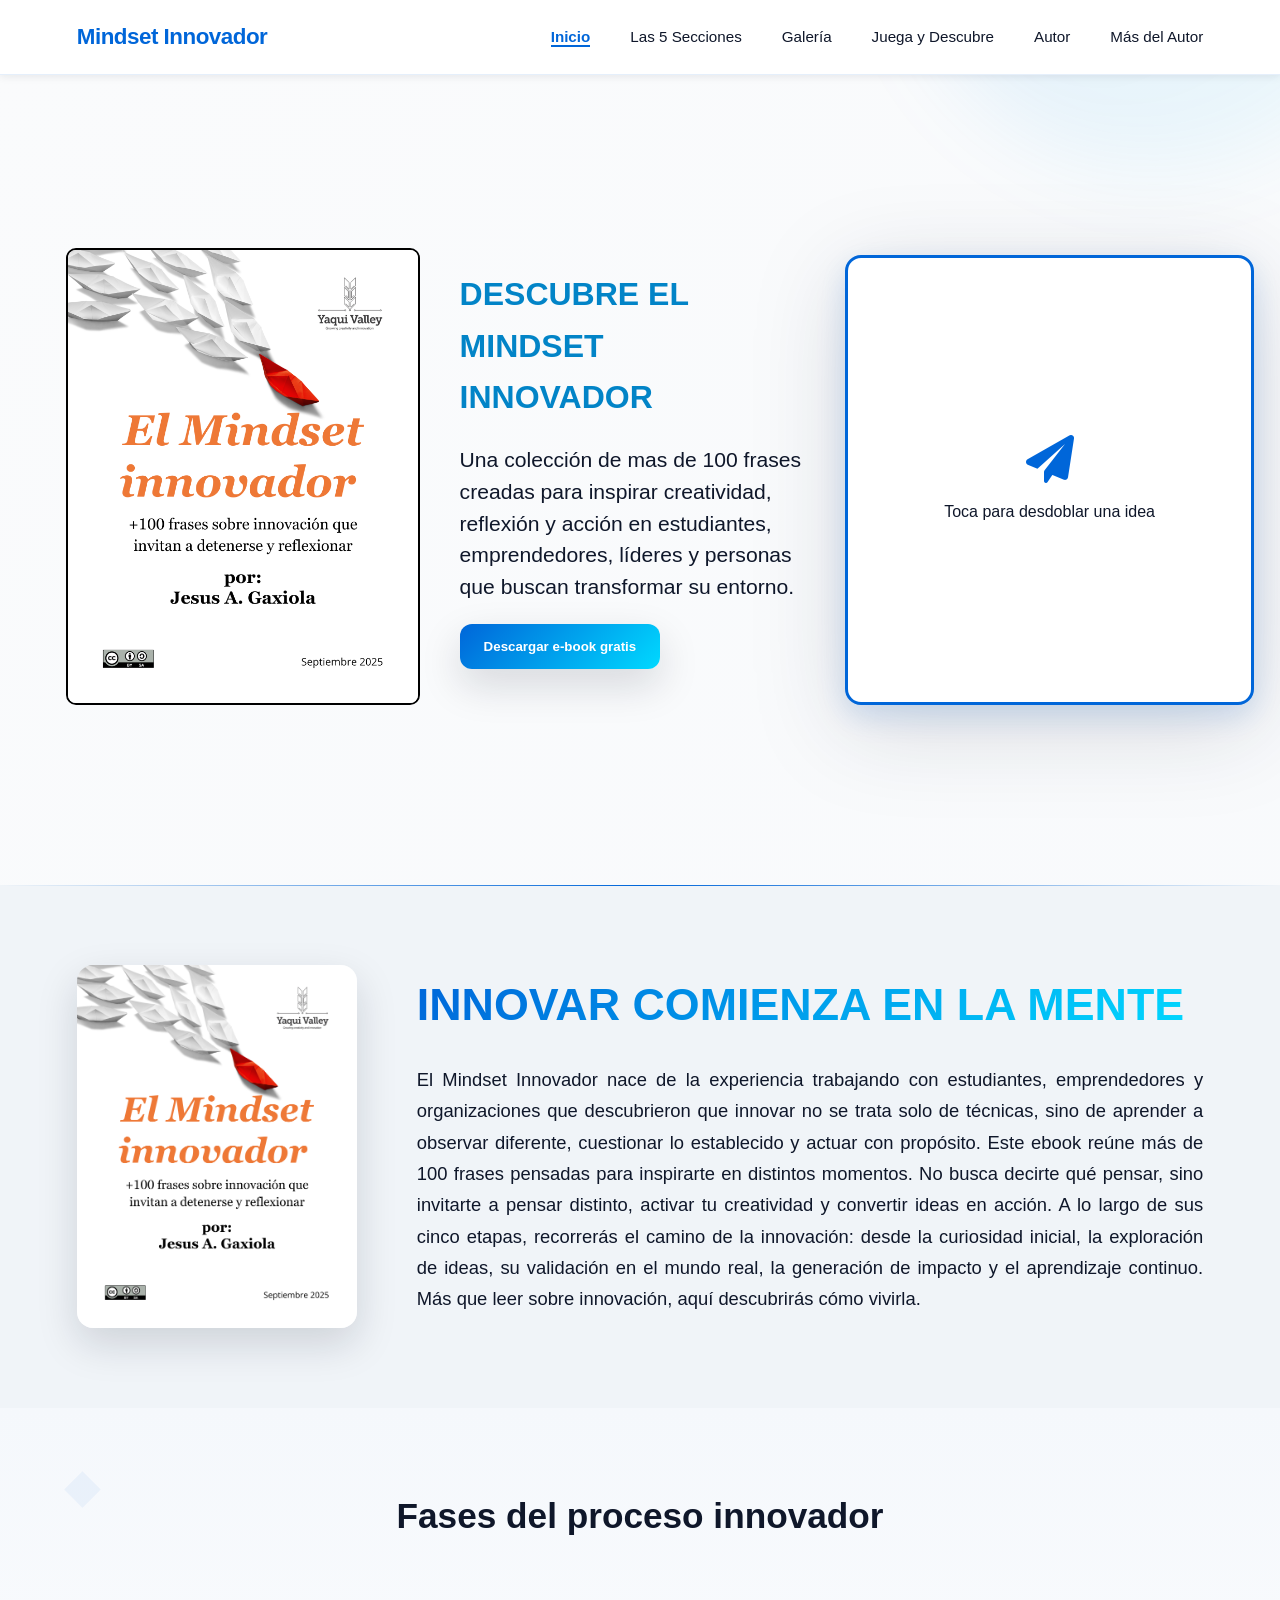
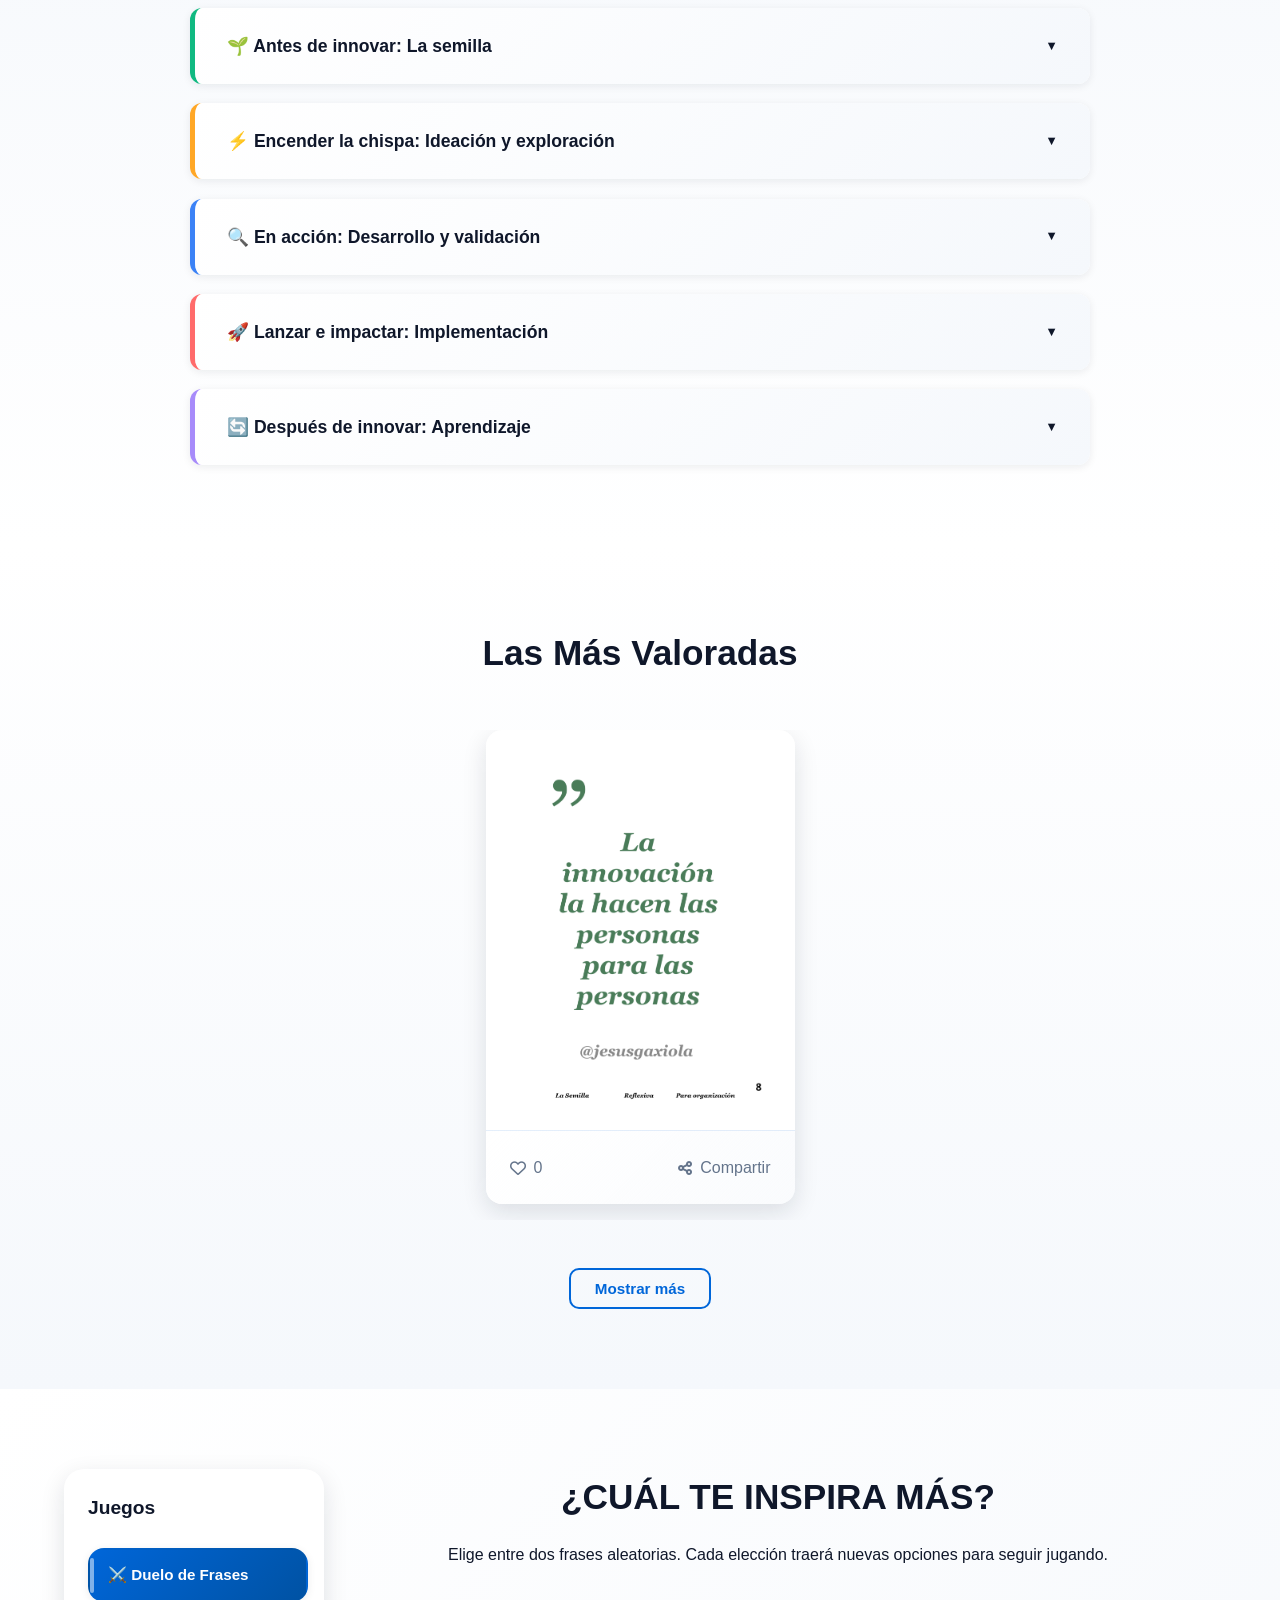
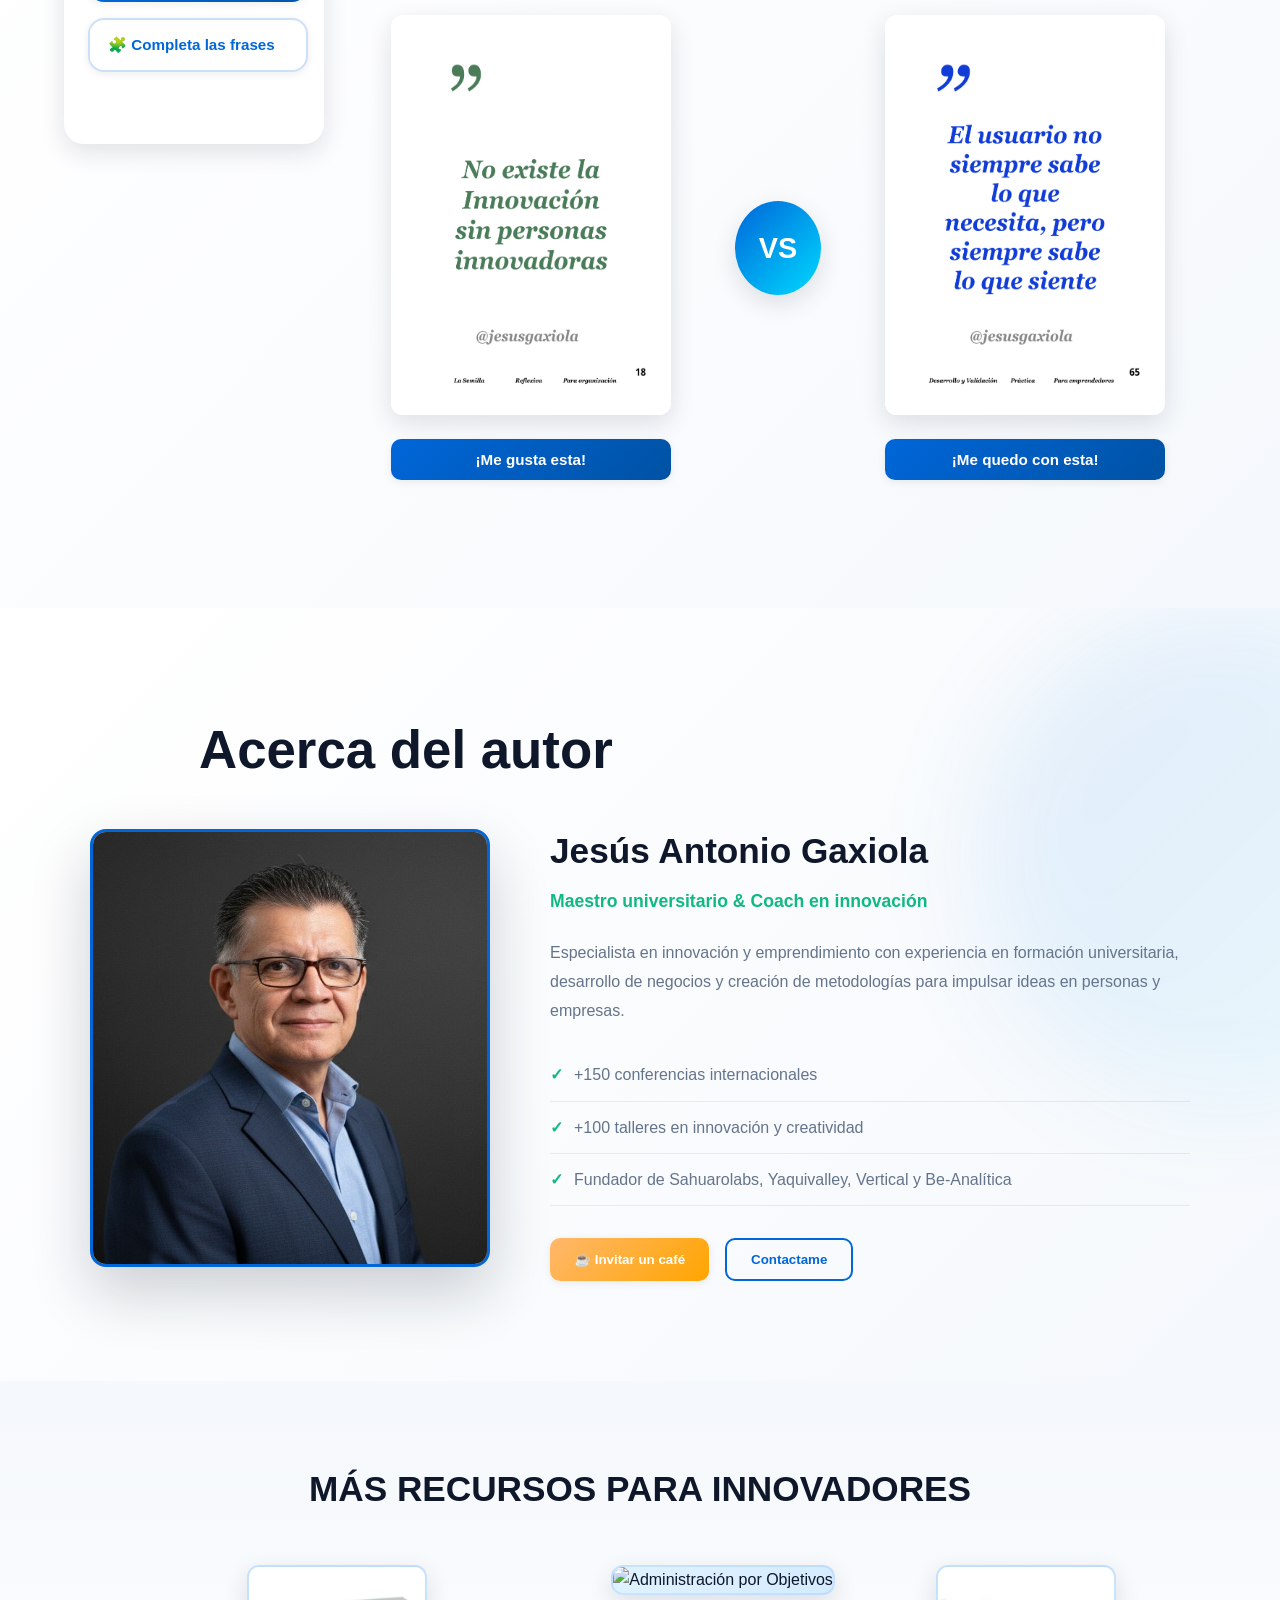
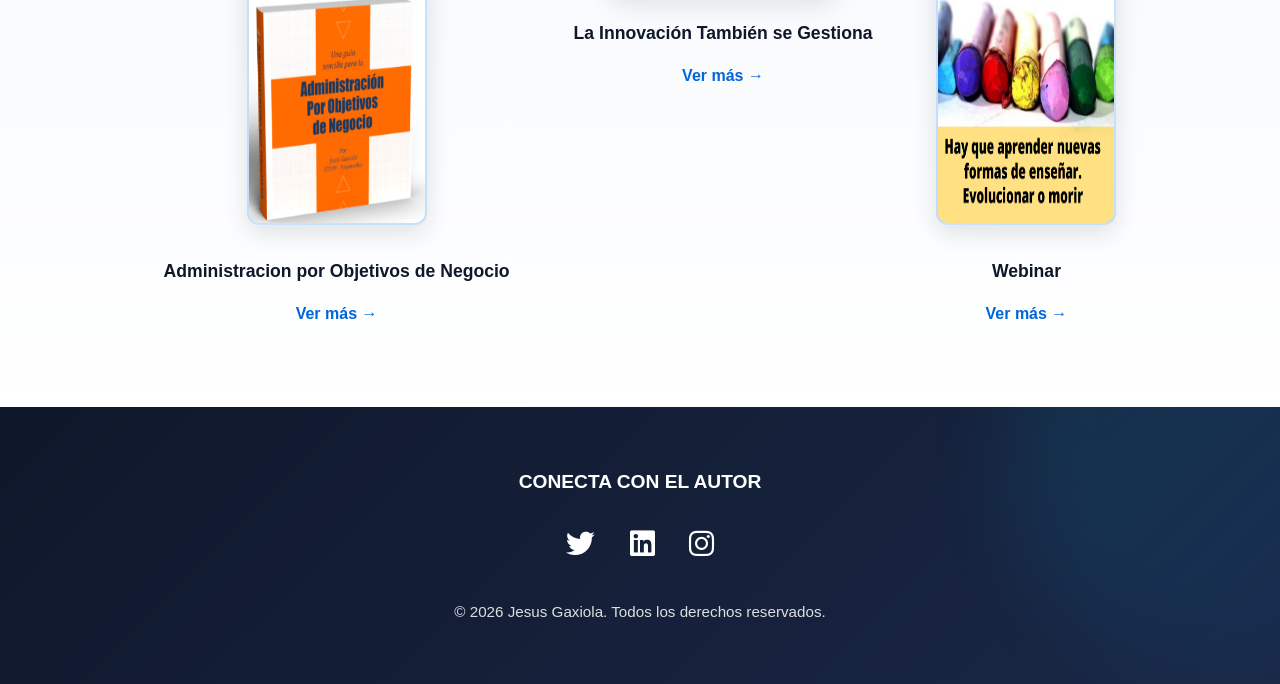
==== index.html @ a81c4798 "Enlaces buyMeACoffee" ====
<!doctype html>
<html lang="es">
  <head>
    <meta charset="UTF-8" />
    <meta name="viewport" content="width=device-width, initial-scale=1.0" />
    <title>Mindset Innovador</title>
    <link rel="stylesheet" href="./css/style.css" />
    <link
      rel="stylesheet"
      href="https://cdnjs.cloudflare.com/ajax/libs/font-awesome/6.0.0/css/all.min.css"
    />
  </head>
  <body>
    <nav class="navbar">
      <div class="logo">Mindset Innovador</div>
      <ul class="nav-links">
        <li><a href="#hero">Inicio</a></li>
        <li><a href="#secciones">Las 5 Secciones</a></li>
        <li><a href="#galeria">Galería</a></li>
        <li><a href="#juegos">Juega y Descubre</a></li>
        <li><a href="#autor-nuevo">Autor</a></li>
        <li><a href="#autor">Más del Autor</a></li>
      </ul>
    </nav>



    


  <header id="hero" class="hero-section">


  <!-- DERECHA: EBOOK -->
  <div class="hero-right">
    <ebook-section></ebook-section>
  </div>


  <!-- IZQUIERDA: ORIGAMI -->
  <div class="hero-left">

    <div class="origami-wrapper" id="origami-btn">
      <div class="origami-paper" id="origami-paper">

        <div class="origami-front">
          <i class="fas fa-paper-plane"
             style="font-size: 3rem; margin-bottom: 1rem; color: var(--primary-accent);">
          </i>
          <span>Toca para desdoblar una idea</span>
        </div>

        <div class="origami-back" id="origami-back-container">
          <img id="frase-imagen" src="" alt="Frase de innovación">

          <div class="origami-like-panel">
            <button id="origami-like-btn"
                    class="btn-secondary origami-like-btn"
                    type="button">
              <i class="far fa-heart"></i> Me gusta
            </button>

            <button id="origami-share-btn"
                    class="btn-secondary origami-share-btn"
                    type="button">
              <i class="fas fa-share-alt"></i> Compartir
            </button>

            <span id="origami-like-count"
                  class="origami-like-count">
              0 likes
            </span>
          </div>
        </div>

      </div>
    </div>


  </div>


</header>



    <!-- Modal del E-book con formulario -->
    <div id="ebook-modal" class="modal-overlay">
      <div class="modal-content ebook-modal-content">
        <button class="close-modal" onclick="closeEbookModal()">&times;</button>
        <div class="modal-container">
          <div class="modal-image">
            <img src="Img/ebook_portada.png" alt="Ebook">
          </div>
          <div class="modal-text">
            <h2>DESCUBRE EL MINDSET INNOVADOR</h2>
            <p>
              Una colección de mas de 100 frases creadas para inspirar creatividad, reflexión y acción en estudiantes, emprendedores, líderes y personas que buscan transformar su entorno.
            </p>
            <div class="ebook-form">
              <input type="text" id="ebook-name" placeholder="Tu nombre" required>
              <input type="email" id="ebook-email" placeholder="Email" required>
              <button class="btn-primary" onclick="submitEbookForm()">Descarga e-book gratis</button>
            </div>
          </div>
        </div>
      </div>
    </div>

    <!-- Sección de introducción del Ebook -->
    <section id="ebook-intro" class="ebook-intro-section">
      <div class="ebook-intro-container">
        <img src="Img/ebook_portada.png" alt="Portada del Ebook" class="ebook-intro-image">
        <div class="ebook-intro-text">
          <h2>INNOVAR COMIENZA EN LA MENTE</h2>
          <p>El Mindset Innovador nace de la experiencia trabajando con estudiantes, emprendedores y organizaciones que descubrieron que innovar no se trata solo de técnicas, sino de aprender a observar diferente, cuestionar lo establecido y actuar con propósito. Este ebook reúne más de 100 frases pensadas para inspirarte en distintos momentos. No busca decirte qué pensar, sino invitarte a pensar distinto, activar tu creatividad y convertir ideas en acción. A lo largo de sus cinco etapas, recorrerás el camino de la innovación: desde la curiosidad inicial, la exploración de ideas, su validación en el mundo real, la generación de impacto y el aprendizaje continuo. Más que leer sobre innovación, aquí descubrirás cómo vivirla.</p>
        </div>
      </div>
    </section>

    <section id="secciones" class="sections-overview">
      <h2>Fases del proceso innovador</h2>

      <div class="sections-accordion">

        <!-- 1 -->
        <div class="accordion-item color-sec-3">
          <div class="accordion-header">🌱 Antes de innovar: La semilla</div>
          <div class="accordion-content">
            <p>
              La innovación no nace solo de una gran idea, sino de observar diferente,
              cuestionar lo establecido y detectar oportunidades que otros no ven.
            </p>
            <p>
              Comienza con curiosidad, empatía y la valentía de imaginar nuevas
              posibilidades. Antes de tener respuestas, innovar significa aprender a
              hacer mejores preguntas.
            </p>
            <span>La innovación la hacen las personas para las personas 👥</span>
          </div>
        </div>

        <!-- 2 -->
        <div class="accordion-item color-sec-2">
          <div class="accordion-header">⚡ Encender la chispa: Ideación y exploración</div>
          <div class="accordion-content">
            <p>
              La innovación surge cuando las ideas se convierten en acción. Es la
              etapa del caos creativo, donde experimentar, colaborar y atreverse a
              fallar vale más que buscar perfección.
            </p>
            <p>
              Aquí nacen nuevas posibilidades al transformar lo imaginado en algo real.
            </p>
            <span>Una habilidad del innovador: fallar rápido y aprender más rápido ⚡</span>
          </div>
        </div>

        <!-- 3 -->
        <div class="accordion-item color-sec-4">
          <div class="accordion-header">🔍 En acción: Desarrollo y validación</div>
          <div class="accordion-content">
            <p>
              La innovación se fortalece cuando las ideas salen al mundo y se ponen a prueba.
            </p>
            <p>
              En esta etapa importa escuchar, ajustar, aprender del feedback y validar si
              realmente aporta valor a las personas.
            </p>
            <span>Validar una idea no es buscar que esté bien, es buscar en qué está mal 🔍</span>
          </div>
        </div>

        <!-- 4 -->
        <div class="accordion-item color-sec-1">
          <div class="accordion-header">🚀 Lanzar e impactar: Implementación</div>
          <div class="accordion-content">
            <p>
              Innovar no termina al lanzar una idea, ahí comienza su verdadero impacto.
            </p>
            <p>
              Es el momento de implementarla, compartirla y hacerla crecer para transformar
              realidades y generar valor colectivo.
            </p>
            <span>El cambio no se impone, se invita 🤝</span>
          </div>
        </div>

        <!-- 5 -->
        <div class="accordion-item color-sec-5">
          <div class="accordion-header">🔄 Después de innovar: Aprendizaje</div>
          <div class="accordion-content">
            <p>
              Toda innovación abre el camino hacia la siguiente. Esta fase invita a
              reflexionar, aprender de los aciertos y errores.
            </p>
            <p>
              Convertir cada experiencia en impulso para nuevas oportunidades.
            </p>
            <span>El fracaso no es lo opuesto de la innovación, es parte de ella 🔄</span>
          </div>
        </div>

      </div>
    </section>

    <section id="galeria" class="gallery-carousel">
      <h2>Las Más Valoradas</h2>
      <div class="carousel-container">
        <div class="carousel-slide" id="gallery-slide">
          <img
            id="gallery-image"
            src="Img/8.png"
            alt="Imagen aleatoria"
            class="image-placeholder"
          />
          <div class="interaction-bar">
            <div class="likes">
              <i class="far fa-heart heart-icon"></i>
              <span id="gallery-like-count" class="like-count">124</span>
            </div>
            <div class="share" id="gallery-share-btn"><i class="fas fa-share-alt"></i> Compartir</div>
          </div>
        </div>
      </div>
      <button id="gallery-more" class="btn-secondary">Mostrar más</button>
    </section>




<section id="juegos" class="gamification-section vista">

  <div class="games-layout">

    <!-- SIDEBAR -->
    <aside class="games-sidebar">

      <h3>Juegos</h3>

      <div class="nav-switch">

        <button 
          id="btn-juego"
          class="game-nav-btn active"
          onclick="mostrarVista('juego')">
          ⚔️ Duelo de Frases
        </button>

        <button 
          id="btn-extra"
          class="game-nav-btn"
          onclick="mostrarVista('extra')">
          🧩 Completa las frases
        </button>

      </div>

    </aside>

    <!-- CONTENIDO -->
    <div class="games-content">

      <!-- JUEGO 1 -->
      <div id="vista-juego">

        <h2>¿CUÁL TE INSPIRA MÁS?</h2>

        <p>
          Elige entre dos frases aleatorias.
          Cada elección traerá nuevas opciones para seguir jugando.
        </p>

        <div class="vs-container">

          <div class="choice-card" id="choice-card-1" data-card="1">
            <img id="choice-image-1" src="Img/74.png" class="image-placeholder" />
            <button id="vote-button-1" class="btn-primary">
              ¡Me gusta esta!
            </button>
          </div>

          <div class="vs-badge">VS</div>

          <div class="choice-card" id="choice-card-2" data-card="2">
            <img id="choice-image-2" src="Img/40.png" class="image-placeholder" />
            <button id="vote-button-2" class="btn-primary">
              ¡Me quedo con esta!
            </button>
          </div>

        </div>

      </div>

      <!-- JUEGO 2 -->
      <div id="vista-extra" class="oculto">
        <div id="micro-app"></div>
      </div>

    </div>

  </div>

</section>


    <section id="autor-nuevo" class="autor-section">
      
      <div class="title-about-autor">
        <h2>Acerca del autor</h2>
      </div>
      

      <div class="autor-container">

        <div class="autor-img">
          <img src="Img/profesor.png" alt="Jesús Antonio Gaxiola">
        </div>

        <div class="autor-info">
          <h2>Jesús Antonio Gaxiola</h2>
          <h4>Maestro universitario & Coach en innovación</h4>

          <p>
            Especialista en innovación y emprendimiento con experiencia en formación universitaria,
            desarrollo de negocios y creación de metodologías para impulsar ideas en personas y empresas.
          </p>

          <ul class="autor-datos">
            <li>+150 conferencias internacionales</li>
            <li>+100 talleres en innovación y creatividad</li>
            <li>Fundador de Sahuarolabs, Yaquivalley, Vertical y Be-Analítica</li>
          </ul>
          <div class="botonesAutor">
          <button class="btn-coffee">☕ Invitar un café</button>
          <button id="btnContacto" class="btn-contacto">Contactame</button>

          </div>
        </div>

      </div>
    </section>




    <!-- MODAL -->
    <div id="modalContacto" class="modal">
      <div class="modal-content">

        <span class="cerrar">&times;</span>

        <h2>Contáctame</h2>

        <form id="formContacto">
          <input type="text" placeholder="Tu nombre" required>

          <input type="email" placeholder="Tu correo" required>

          <textarea placeholder="Escribe tu mensaje..." required></textarea>

          <button type="submit">Enviar</button>
        </form>

      </div>
    </div>



  <div id="toast" class="toast">
     Tu mensaje ha sido enviado correctamente
  </div>



    <section id="autor" class="other-ebooks">
      <h2> MÁS RECURSOS PARA INNOVADORES</h2>
      <div class="ebooks-grid">


        <div class="ebook-item">
          <img src="Img/Libro1.png" alt="Administración por Objetivos" class="cover-placeholder">

          <h4>Administracion por Objetivos de Negocio</h4>

          <a href="https://buymeacoffee.com/jesusgaxiola/e/182733" target="_blank">
            Ver más
          </a>
        </div>


        <div class="ebook-item">
          <img src="Img/Libro4.png" alt="Administración por Objetivos" class="cover-placeholder">

          <h4>La Innovación También se Gestiona</h4>

          <a href="https://buymeacoffee.com/jesusgaxiola/e/182719" target="_blank">
            Ver más
          </a>
        </div>


        <div class="ebook-item">
          <img src="Img/Libro3.png" alt="Webinar" class="cover-placeholder">
          <h4>Webinar</h4>
          <a href="https://buymeacoffee.com/jesusgaxiola/e/165704" target="_blank">Ver más</a>
        </div>
      </div>
    </section>




    <footer class="site-footer">
      <div class="social-links">
        <h3> CONECTA CON EL AUTOR</h3>
        <a href="https://x.com/jesusgaxiola" target="_blank"><i class="fab fa-twitter"></i></a>
        <a href="https://mx.linkedin.com/in/jesusgaxiola" target="_blank"><i class="fab fa-linkedin"></i></a>
        <a href="https://www.instagram.com/_jesusgaxiola?utm_source=ig_web_button_share_sheet&igsh=ZDNlZDc0MzIxNw==" target="_blank"><i class="fab fa-instagram"></i></a>
      </div>
      <p>&copy; 2026 Jesus Gaxiola. Todos los derechos reservados.</p>
    </footer>


    <button id="floating-ebook-btn">Descargar e-book gratis</button>


    <script src="scripts/script.js"></script>

    <!-- MicroFrontends -->
    <!-- seccion Ebook -->
    <script type="module" src="./components/ebookSection/ebookSection.js"></script>

    <!-- seccion JuegoUnirFrases -->
    <script type="module" src="./components/juegoUnirFrases/unirFrases.js"></script>




<!--

    <innovation-timeline></innovation-timeline>

    <script type="module" src="./components/timeLineSection/timeLineSection.js"></script>

-->

<!--
    <div id="ebook-float">
      <ebook-section compact></ebook-section>
    </div>

-->



  </body>
</html>
---- css/style.css ----
/* VARIABLES DE DISEÑO (Innovación y Minimalismo - Mejorado) */
:root {
    --bg-color: #FAFBFC;
    --bg-light: #F0F4F8;
    --bg-gradient: linear-gradient(135deg, #FAFBFC 0%, #F5F8FC 100%);
    --text-main: #0F172A;
    --text-light: #64748B;
    --text-lighter: #94A3B8;
    --primary-accent: #0066D9; /* Azul profundo */
    --secondary-accent: #00D9FF; /* Cian vibrante */
    --accent-tertiary: #10B981; /* Verde menta */
    --like-color: #EF4444; /* Rojo para corazones */
    --shadow-sm: 0 2px 8px rgba(15, 23, 42, 0.08);
    --shadow-md: 0 8px 24px rgba(15, 23, 42, 0.12);
    --shadow-lg: 0 16px 40px rgba(15, 23, 42, 0.15);
    --transition-smooth: all 0.4s cubic-bezier(0.4, 0, 0.2, 1);
    
    /* Colores para las 5 secciones (Personalizables) */
    --c-sec1: #FF6B6B;
    --c-sec2: #FFA726;
    --c-sec3: #10B981;
    --c-sec4: #3B82F6;
    --c-sec5: #A78BFA;
}

* {
    margin: 0;
    padding: 0;
    box-sizing: border-box;
    font-family: -apple-system, BlinkMacSystemFont, 'Segoe UI', 'Roboto', 'Oxygen', 'Ubuntu', 'Cantarell', sans-serif;
}

html {
    scroll-behavior: smooth;
}

body {
    background: var(--bg-gradient);
    color: var(--text-main);
    line-height: 1.6;
    min-height: 100vh;
}



/* NAVEGACIÓN */
.navbar {
    display: flex;
    justify-content: space-between;
    align-items: center;
    padding: 1.2rem 6%;
    background: rgba(255, 255, 255, 0.95);
    backdrop-filter: blur(10px);
    box-shadow: var(--shadow-sm);
    position: sticky;
    top: 0;
    z-index: 100;
    border-bottom: 1px solid rgba(0, 102, 217, 0.1);
}

.logo {
    font-weight: 700;
    font-size: 1.4rem;
    color: var(--primary-accent);
    letter-spacing: -0.5px;
    transition: var(--transition-smooth);
}

.logo:hover {
    color: var(--secondary-accent);
    transform: translateY(-2px);
}

.nav-links {
    list-style: none;
    display: flex;
    gap: 2.5rem;
}

.nav-links a {
    text-decoration: none;
    color: var(--text-main);
    font-weight: 500;
    font-size: 0.95rem;
    position: relative;
    transition: color 0.3s ease;
}

.nav-links a::after {
    content: '';
    position: absolute;
    bottom: -4px;
    left: 0;
    width: 0;
    height: 2px;
    background: var(--primary-accent);
    transition: width 0.3s ease;
}

.nav-links a:hover {
    color: var(--primary-accent);
}

.nav-links a:hover::after {
    width: 100%;
}

@media (max-width: 768px) {
    .nav-links {
        gap: 1rem;
        font-size: 0.85rem;
    }
    
    .navbar {
        padding: 1rem 4%;
    }
}

/* BOTONES GLOBALES */
.btn-primary {
    background: linear-gradient(135deg, var(--primary-accent) 0%, #0052A3 100%);
    color: white;
    border: none;
    padding: 12px 28px;
    border-radius: 10px;
    cursor: pointer;
    font-weight: 600;
    font-size: 0.95rem;
    transition: var(--transition-smooth);
    box-shadow: var(--shadow-sm);
    position: relative;
    overflow: hidden;
}

.btn-primary::before {
    content: '';
    position: absolute;
    top: 0;
    left: -100%;
    width: 100%;
    height: 100%;
    background: linear-gradient(90deg, transparent, rgba(255,255,255,0.2), transparent);
    transition: left 0.5s ease;
}

.btn-primary:hover {
    transform: translateY(-3px);
    box-shadow: var(--shadow-md);
}

.btn-primary:hover::before {
    left: 100%;
}

.btn-primary:active {
    transform: translateY(-1px);
}

.btn-secondary {
    background: transparent;
    color: var(--primary-accent);
    border: 2px solid var(--primary-accent);
    padding: 10px 24px;
    border-radius: 10px;
    cursor: pointer;
    font-weight: 600;
    font-size: 0.95rem;
    transition: var(--transition-smooth);
    position: relative;
}

.btn-secondary::before {
    content: '';
    position: absolute;
    top: 0;
    left: 0;
    width: 100%;
    height: 100%;
    background: var(--primary-accent);
    opacity: 0;
    z-index: -1;
    transition: opacity 0.3s ease;
    border-radius: 8px;
}

.btn-secondary:hover {
    color: white;
    transform: translateY(-3px);
}

.btn-secondary:hover::before {
    opacity: 0.15;
}

.btn-text {
    background: none;
    border: none;
    color: var(--text-light);
    text-decoration: underline;
    cursor: pointer;
    margin-top: 1rem;
}



.nav-links a.active {
  color: var(--primary-accent);
  font-weight: bold;
  border-bottom: 2px solid var(--primary-accent);
}


/* 1. HERO & ORIGAMI */

#hero,
#galeria,
#juegos,
#autor {
  scroll-margin-top: 86px;
}

#secciones{
    scroll-margin-top: 40px;
}

#galeria{
    scroll-margin-top: 12px;
}

#juegos{
    scroll-margin-top: 10px;
}


.hero-section {
  display: grid;
  grid-template-columns: 2fr 1fr;
  align-items: center;
  min-height: 90vh;
  padding: 40px 2%;
  position: relative;
  overflow: hidden;
}

.hero-left {
  display: flex;
  flex-direction: column;
  align-items: center;
  z-index: 1;
}

.hero-right {
  display: flex;
  align-items: center;

}

ebook-section {
  width: 100%;
  max-width: 1100px;
}

.hero-section::before {
  content: '';
  position: absolute;
  top: -50%;
  right: -10%;
  width: 500px;
  height: 500px;
  background: linear-gradient(135deg, rgba(0, 102, 217, 0.1) 0%, rgba(0, 217, 255, 0.05) 100%);
  border-radius: 50%;
  filter: blur(40px);
  z-index: 0;
}



/* Sección de introducción del Ebook */
.ebook-intro-section {
  padding: 80px 6%;
  background: var(--bg-light);
  position: relative;
}

.ebook-intro-section::before {
  content: '';
  position: absolute;
  top: 0;
  left: 0;
  right: 0;
  height: 1px;
  background: linear-gradient(90deg, transparent, var(--primary-accent), transparent);
}

.ebook-intro-container {
  max-width: 1200px;
  margin: 0 auto;
  display: flex;
  align-items: center;
  gap: 60px;
}

.ebook-intro-image {
  width: 280px;
  height: auto;
  border-radius: 16px;
  box-shadow: var(--shadow-lg);
  transition: transform 0.3s ease;
  flex-shrink: 0;
}

.ebook-intro-image:hover {
  transform: scale(1.03);
}

.ebook-intro-text {
  flex: 1;
}

.ebook-intro-text h2 {
  font-size: 2.8rem;
  line-height: 1.2;
  margin-bottom: 2rem;
  background: linear-gradient(135deg, var(--primary-accent) 0%, var(--secondary-accent) 100%);
  -webkit-background-clip: text;
  -webkit-text-fill-color: transparent;
  background-clip: text;
}

.ebook-intro-text p {
  font-size: 1.15rem;
  line-height: 1.7;
  color: var(--text-main);
  text-align: justify;
}

@media (max-width: 1024px) {
  .hero-section {
    flex-direction: column;
    text-align: center;
    gap: 40px;
    min-height: auto;
    padding: 40px 5%;
  }
  
  .hero-section::before {
    display: none;
  }

  .ebook-intro-section {
    padding: 60px 5%;
  }

  .ebook-intro-container {
    flex-direction: column;
    text-align: center;
    gap: 40px;
  }

  .ebook-intro-image {
    width: 220px;
  }

  .ebook-intro-text h2 {
    font-size: 2.2rem;
  }

  .ebook-intro-text p {
    text-align: center;
    font-size: 1rem;
  }
}

.origami-container {
    margin: 3rem auto;
    width: 700px;
    height: 700px;
    background: #ffffff;
    border: 2px dashed var(--secondary-accent);
    border-radius: 16px;
    display: flex;
    align-items: center;
    justify-content: center;
    cursor: pointer;
    box-shadow: 0 10px 25px rgba(0,0,0,0.05);
    transition: transform 0.3s;
}

.origami-container:hover {
    transform: scale(1.05);
}

.frase-revelada {
    font-style: italic;
    color: var(--text-light);
    margin-top: 10px;
}

.download-form {
    margin-top: 2rem;
    display: flex;
    justify-content: center;
    gap: 10px;
}

.download-form input {
    padding: 10px;
    width: 250px;
    border: 1px solid #ccc;
    border-radius: 8px;
}



/* 2. ABOUT EBOOK */
.about-ebook {
    padding: 80px 10%;
    background: linear-gradient(180deg, #ffffff 0%, #F5F8FC 100%);
    position: relative;
    overflow: hidden;
}

.about-ebook::before {
  content: '';
  position: absolute;
  top: -200px;
  left: -100px;
  width: 400px;
  height: 400px;
  background: linear-gradient(135deg, rgba(0, 217, 255, 0.1) 0%, rgba(16, 185, 129, 0.05) 100%);
  border-radius: 50%;
  filter: blur(50px);
  z-index: 0;
}

.about-ebook::after {
  content: '';
  position: absolute;
  bottom: -200px;
  right: -100px;
  width: 400px;
  height: 400px;
  background: linear-gradient(135deg, rgba(0, 102, 217, 0.08) 0%, rgba(0, 217, 255, 0.04) 100%);
  border-radius: 50%;
  filter: blur(50px);
  z-index: 0;
}

.about-ebook .container {
  display: flex;
  align-items: center;
  gap: 60px;
  flex-wrap: wrap;
  position: relative;
  z-index: 1;
}

.about-image {
  flex: 0 0 320px;
  animation: float 3s ease-in-out infinite;
}

@keyframes float {
  0%, 100% { transform: translateY(0px); }
  50% { transform: translateY(-10px); }
}

.about-image img {
  width: 100%;
  border-radius: 16px;
  border: 3px solid var(--primary-accent);
  box-shadow: var(--shadow-lg);
  transition: var(--transition-smooth);
}

.about-image img:hover {
  transform: scale(1.02);
  box-shadow: 0 20px 50px rgba(0, 102, 217, 0.25);
}

.about-text {
  flex: 1;
  text-align: left;
}

.about-text h2 {
  font-size: 2.2rem;
  margin-bottom: 1.5rem;
  color: var(--text-main);
  font-weight: 700;
  line-height: 1.3;
}

.about-text p {
  font-size: 1.05rem;
  line-height: 1.9;
  color: var(--text-light);
  margin-bottom: 1rem;
}

@media (max-width: 768px) {
  .about-ebook {
    padding: 60px 5%;
  }
  
  .about-ebook .container {
    flex-direction: column;
    gap: 40px;
  }
  
  .about-image {
    flex: 0 0 auto;
  }
  
  .about-text h2 {
    font-size: 1.8rem;
  }
}

/* 3. SECTIONS OVERVIEW */
.sections-overview {
    padding: 80px 5%;
    background: linear-gradient(180deg, #F5F8FC 0%, #ffffff 100%);
    position: relative;
}

.sections-overview::before {
  content: '◆';
  position: absolute;
  top: 40px;
  left: 5%;
  font-size: 3rem;
  color: rgba(0, 102, 217, 0.05);
  z-index: 0;
}

.sections-overview h2 {
    text-align: center;
    margin-bottom: 4rem;
    font-size: 2.2rem;
    color: var(--text-main);
    position: relative;
    z-index: 1;
}

.sections-accordion {
    max-width: 900px;
    margin: 0 auto;
    display: flex;
    flex-direction: column;
    gap: 1.2rem;
    position: relative;
    z-index: 1;
}

.accordion-item {
    background: #ffffff;
    border-radius: 12px;
    border-left: 5px solid;
    overflow: hidden;
    box-shadow: var(--shadow-sm);
    transition: var(--transition-smooth);
}

.accordion-item:hover {
    box-shadow: var(--shadow-md);
    transform: translateX(8px);
}

.accordion-header {
    padding: 1.5rem 2rem;
    background: linear-gradient(135deg, rgba(255,255,255,0.7) 0%, rgba(245,248,252,1) 100%);
    cursor: pointer;
    font-weight: 600;
    font-size: 1.1rem;
    display: flex;
    align-items: center;
    justify-content: space-between;
    transition: var(--transition-smooth);
    position: relative;
}

.accordion-header::after {
    content: '▼';
    display: inline-block;
    transition: transform 0.4s ease;
    font-size: 0.8rem;
}

.accordion-item.active .accordion-header::after {
    transform: rotate(180deg);
}

.accordion-content {
    padding: 0 2rem;
    max-height: 0;
    overflow: hidden;
    transition: max-height 0.4s ease, padding 0.4s ease;
}

.accordion-item.active .accordion-content {
    padding: 2rem;
    max-height: 500px;
}

.accordion-content p {
    margin-bottom: 1rem;
    line-height: 1.8;
    color: var(--text-light);
    font-size: 0.95rem;
}

.accordion-content span {
    display: block;
    margin-top: 1.5rem;
    font-weight: 600;
    color: var(--text-main);
    font-size: 1rem;
}

.color-sec-1 { border-left-color: var(--c-sec1); }
.color-sec-2 { border-left-color: var(--c-sec2); }
.color-sec-3 { border-left-color: var(--c-sec3); }
.color-sec-4 { border-left-color: var(--c-sec4); }
.color-sec-5 { border-left-color: var(--c-sec5); }

@media (max-width: 768px) {
  .sections-overview {
    padding: 60px 5%;
  }
  
  .sections-overview h2 {
    font-size: 1.8rem;
  }
  
  .accordion-item:hover {
    transform: translateX(0);
  }
}

/* 4. GALLERY CAROUSEL */
.gallery-carousel {
    padding: 80px 5%;
    text-align: center;
    background: linear-gradient(180deg, #ffffff 0%, #F5F8FC 100%);
    position: relative;
}

.gallery-carousel h2 {
    font-size: 2.2rem;
    margin-bottom: 3rem;
    color: var(--text-main);
}

.carousel-container {
    display: flex;
    justify-content: center;
    gap: 2rem;
    margin: 3rem 0;
    overflow-x: auto;
    padding-bottom: 1rem;
    scroll-behavior: smooth;
}

.carousel-container::-webkit-scrollbar {
    height: 6px;
}

.carousel-container::-webkit-scrollbar-track {
    background: rgba(0, 102, 217, 0.05);
    border-radius: 10px;
}

.carousel-container::-webkit-scrollbar-thumb {
    background: var(--primary-accent);
    border-radius: 10px;
}

.carousel-slide {
    background: #ffffff;
    border-radius: 16px;
    overflow: hidden;
    box-shadow: var(--shadow-md);
    min-width: 300px;
    transition: var(--transition-smooth);
}

.carousel-slide:hover {
    transform: translateY(-12px);
    box-shadow: 0 20px 50px rgba(0, 102, 217, 0.2);
}

.image-placeholder {
    width: 100%;
    height: 400px;
    background: linear-gradient(135deg, #F0F4F8 0%, #E0F2FF 100%);
    display: flex;
    align-items: center;
    justify-content: center;
    color: var(--text-light);
    font-size: 0.9rem;
}

.interaction-bar {
    display: flex;
    justify-content: space-between;
    align-items: center;
    padding: 1.5rem;
    border-top: 1px solid rgba(0, 102, 217, 0.1);
    background: linear-gradient(135deg, rgba(255,255,255,1) 0%, rgba(245,248,252,0.5) 100%);
}

.likes, .share {
    cursor: pointer;
    color: var(--text-light);
    transition: var(--transition-smooth);
    display: flex;
    align-items: center;
    gap: 0.5rem;
    font-weight: 500;
}

.likes:hover, .share:hover {
    color: var(--primary-accent);
    transform: scale(1.1);
}

.heart-icon {
    transition: var(--transition-smooth);
}

.heart-icon.active {
    color: var(--like-color);
    transform: scale(1.2);
}

/* 5. GAMIFICATION (Batalla) */
.gamification-section {
    padding: 80px 5%;
    text-align: center;
    background: linear-gradient(135deg, #ffffff 0%, #F5F8FC 100%);
    position: relative;
}

.gamification-section h2 {
    font-size: 2.2rem;
    margin-bottom: 1rem;
    color: var(--text-main);
}

.gamification-section > p {
    color: var(--text-light);
    font-size: 1.05rem;
    margin-bottom: 3rem;
}

.vs-container {
    display: flex;
    align-items: center;
    justify-content: center;
    gap: 4rem;
    margin: 3rem 0;
    flex-wrap: wrap;
    position: relative;
}

.choice-card {
    width: 280px;
    display: flex;
    flex-direction: column;
    gap: 1.5rem;
    animation: scaleIn 0.6s ease-out;
}

@keyframes scaleIn {
  from {
    opacity: 0;
    transform: scale(0.9);
  }
  to {
    opacity: 1;
    transform: scale(1);
  }
}

.choice-card img {
    border-radius: 12px;
    box-shadow: var(--shadow-md);
    transition: var(--transition-smooth);
}

.choice-card:hover img {
    transform: scale(1.05);
    box-shadow: var(--shadow-lg);
}

.vs-badge {
    font-size: 1.8rem;
    font-weight: 700;
    color: white;
    background: linear-gradient(135deg, var(--primary-accent) 0%, var(--secondary-accent) 100%);
    padding: 1.5rem;
    border-radius: 50%;
    box-shadow: var(--shadow-md);
    animation: pulse 2s ease-in-out infinite;
    min-width: 80px;
    min-height: 80px;
    display: flex;
    align-items: center;
    justify-content: center;
}

@keyframes pulse {
  0%, 100% { transform: scale(1); }
  50% { transform: scale(1.1); }
}

@media (max-width: 768px) {
  .gamification-section {
    padding: 60px 5%;
  }
  
  .vs-container {
    gap: 2rem;
  }
  
  .choice-card {
    width: 100%;
    max-width: 280px;
  }
}

/* 6. OTHER EBOOKS */
.other-ebooks {
    padding: 80px 5%;
    background: linear-gradient(180deg, #F5F8FC 0%, #ffffff 100%);
    text-align: center;
}

.other-ebooks h2 {
    font-size: 2.2rem;
    margin-bottom: 3rem;
    color: var(--text-main);
}

.ebooks-grid {
    display: flex;
    justify-content: center;
    gap: 4rem;
    margin-top: 3rem;
    flex-wrap: wrap;
}

.ebook-item {
    text-align: center;
    transition: var(--transition-smooth);
    animation: slideUp 0.6s ease-out;
}

@keyframes slideUp {
  from {
    opacity: 0;
    transform: translateY(30px);
  }
  to {
    opacity: 1;
    transform: translateY(0);
  }
}

.ebook-item:hover {
    transform: translateY(-15px);
}

.cover-placeholder {
    width: 180px;
    height: 260px;
    background: linear-gradient(135deg, #E0F2FF 0%, #D4EBFF 100%);
    margin: 0 auto 1.5rem auto;
    border-radius: 12px;
    box-shadow: var(--shadow-md);
    transition: var(--transition-smooth);
    border: 2px solid rgba(0, 102, 217, 0.1);
}

.ebook-item:hover .cover-placeholder {
    box-shadow: var(--shadow-lg);
    border-color: var(--primary-accent);
}

.ebook-item h4 {
    font-size: 1.1rem;
    margin-bottom: 1rem;
    color: var(--text-main);
}

.ebook-item a {
    color: var(--primary-accent);
    text-decoration: none;
    font-weight: 600;
    transition: var(--transition-smooth);
    position: relative;
}

.ebook-item a::after {
    content: ' →';
    transition: transform 0.3s ease;
}

.ebook-item a:hover {
    color: var(--secondary-accent);
}

.ebook-item a:hover::after {
    transform: translateX(5px);
}

/* 7. FOOTER */
.site-footer {
    background: linear-gradient(135deg, #0F172A 0%, #1a2847 100%);
    color: white;
    text-align: center;
    padding: 60px 5%;
    position: relative;
    overflow: hidden;
}

.site-footer::before {
  content: '';
  position: absolute;
  top: -50%;
  right: -10%;
  width: 400px;
  height: 400px;
  background: linear-gradient(135deg, rgba(0, 217, 255, 0.1) 0%, rgba(0, 102, 217, 0.05) 100%);
  border-radius: 50%;
  filter: blur(40px);
  z-index: 0;
}

.site-footer .social-links {
    position: relative;
    z-index: 1;
    margin-bottom: 2rem;
}

.site-footer h3 {
    margin-bottom: 1.5rem;
    font-weight: 600;
    font-size: 1.2rem;
}

.social-links {
    margin-bottom: 2rem;
}

.social-links a {
    color: white;
    font-size: 1.8rem;
    margin: 0 15px;
    transition: var(--transition-smooth);
    display: inline-block;
}

.social-links a:hover {
    color: var(--secondary-accent);
    transform: scale(1.2) translateY(-5px);
}

.site-footer p {
    position: relative;
    z-index: 1;
    opacity: 0.85;
    font-size: 0.95rem;
}

/* --- ANIMACIÓN ESTILO ORIGAMI / PLEGADO --- */
.origami-wrapper {
    width: 100%;
    max-width: 450px;
    height: 450px;
    margin: 0; /* 🔥 quitamos el centrado */
    perspective: 1000px;
    cursor: pointer;
    position: relative;
    filter: drop-shadow(0 20px 45px rgba(15, 23, 42, 0.15));
    transition: filter 0.4s ease;
}

.origami-wrapper:hover {
    filter: drop-shadow(0 25px 55px rgba(0, 102, 217, 0.2));
}

.origami-paper {
    width: 100%;
    height: 100%;
    position: relative;
    transition: transform 0.8s cubic-bezier(0.4, 0, 0.2, 1);
    transform-style: preserve-3d;
}

.origami-front,
.origami-back {
    position: absolute;
    width: 100%;
    height: 100%;
    backface-visibility: hidden;
    display: flex;
    flex-direction: column;
    align-items: center;
    justify-content: center;
    padding: 1.5rem;
    text-align: center;
    border: 3px solid var(--primary-accent);
    border-radius: 16px;
    background: white;
    box-shadow: 0 10px 30px rgba(0, 102, 217, 0.15);
}

.origami-back {
    transform: rotateY(180deg);
    justify-content: space-between;
}

.origami-container {
    width: 100%;
    max-width: 500px; /* 🔥 antes 600px fijo */
    height: auto; /* 🔥 adaptable */
    display: flex;
    justify-content: center;
    align-items: center;
}

#origami-back-container {
    display: flex;
    flex-direction: column;
    justify-content: space-between;
    align-items: center;
    padding: 1.5rem;
    width: 100%;
    height: 100%;
    transition: border-color 0.4s ease;
    border: 3px solid var(--primary-accent);
}

.origami-interactions {
    width: 100%;
    height: 100%;
    position: absolute;
    backface-visibility: hidden;
    display: flex;
    flex-direction: column;
    align-items: center;
    justify-content: center;
    gap: 8px;
    cursor: pointer;
    font-size: 1rem;
    color: #64748B;
    transition: color 0.3s ease;
    font-weight: 500;
}

.interaction-btn i, 
.like-btn:hover span {
    color: #EF4444;
}

.share-btn:hover i, 
.share-btn:hover span {
    color: #0284C7;
}

.origami-paper.is-open {
    transform: rotateY(180deg);
}

.origami-paper.is-open .origami-front {
    pointer-events: none;
}

.origami-like-panel {
    display: flex;
    align-items: center;
    justify-content: center;
    gap: 0.75rem;
    flex-wrap: wrap;
    width: 100%;
}

.origami-like-btn,
.origami-share-btn {
    padding: 10px 18px;
    font-size: 0.95rem;
    border-radius: 12px;
}

.origami-share-btn:hover {
    color: #0284C7;
    border-color: #0284C7;
}

.origami-like-count {
    color: var(--text-main);
    font-weight: 600;
}

#frase-imagen {
    max-width: 100%;
    max-height: 80%;
    object-fit: contain;
    border-radius: 8px;
}

.frase-revelada {
    font-size: 2rem; /* 🔥 ligeramente ajustado */
    font-style: italic;
    color: var(--text-main);
}

/* 🔥 RESPONSIVE */
@media (max-width: 768px) {
    .origami-wrapper {
        max-width: 320px;
        height: 320px;
    }

    .origami-container {
        max-width: 100%;
    }

    .frase-revelada {
        font-size: 1.6rem;
    }
}

/* --- POPUP / MODAL DE COMPARTIR --- */
.modal-overlay {
  position: fixed;
  top: 0;
  left: 0;
  width: 100vw;
  height: 100vh;

  background: rgba(0, 0, 0, 0.6);

  display: flex;
  align-items: center;
  justify-content: center;

  opacity: 0;
  pointer-events: none;

  transition: opacity 0.3s ease;

  z-index: 9999;
}

.modal-overlay.active {
  opacity: 1;
  pointer-events: all;
}

/* 👇 cuando se abre */
.modal-overlay.active {
  opacity: 1;
  pointer-events: all;
}

.modal-content {
    background: #ffffff;
    padding: 2rem;
    border-radius: 16px;
    width: 90%;
    max-width: 400px;
    text-align: center;
    position: relative;
    box-shadow: 0 20px 40px rgba(0,0,0,0.2);
    animation: modalFadeIn 0.3s ease; /* Animación de entrada suave */
}

@keyframes modalFadeIn {
    from { opacity: 0; transform: translateY(20px); }
    to { opacity: 1; transform: translateY(0); }
}

.close-modal {
    position: absolute;
    top: 15px;
    right: 20px;
    font-size: 1.8rem;
    color: var(--text-light);
    cursor: pointer;
    transition: color 0.2s;
    line-height: 1;
}

.close-modal:hover {
    color: var(--like-color); /* Rojo al pasar el mouse */
}



.ebook-modal-content {
    max-width: 900px;
    width: 95%;
    padding: 0;
    overflow: hidden;
}

.modal-container {
    display: flex;
    gap: 2rem;
    align-items: center;
}

.modal-image {
    flex: 1;
    text-align: center;
}

.modal-image img {
    max-width: 100%;
    height: auto;
    border-radius: 8px;
    box-shadow: var(--shadow-md);
}

.modal-text {
    flex: 1;
    padding: 1rem 0;
}

.modal-text h2 {
    color: var(--primary-accent);
    margin-bottom: 1.5rem;
    font-size: 2rem;
}

.modal-text p {
    line-height: 1.7;
    color: var(--text-main);
    margin-bottom: 2rem;
}

.ebook-form {
    display: flex;
    flex-direction: column;
    gap: 1rem;
}

.ebook-form input {
    padding: 12px 16px;
    border: 2px solid #E2E8F0;
    border-radius: 8px;
    font-size: 1rem;
    transition: border-color 0.3s ease;
}

.ebook-form input:focus {
    outline: none;
    border-color: var(--primary-accent);
}

.ebook-form button {
    padding: 12px 24px;
    align-self: flex-start;
}

@media (max-width: 768px) {
    .modal-container {
        flex-direction: column;
        gap: 1.5rem;
    }
    
    .modal-text h2 {
        font-size: 1.5rem;
    }
    
    .ebook-modal-content {
        padding: 1.5rem;
    }
}

.preview-container {
    width: 100%;
    height: 250px;
    background: #F8FAFC;
    border-radius: 8px;
    margin-bottom: 1.5rem;
    display: flex;
    align-items: center;
    justify-content: center;
    overflow: hidden;
    border: 1px solid #E2E8F0;
}

#share-preview-img {
    max-width: 100%;
    max-height: 100%;
    object-fit: contain;
}

.social-share-buttons {
    display: flex;
    justify-content: center;
    gap: 1.5rem;
}

.social-btn {
    width: 50px;
    height: 50px;
    border-radius: 50%;
    display: flex;
    align-items: center;
    justify-content: center;
    font-size: 1.5rem;
    color: white;
    text-decoration: none;
    transition: transform 0.2s, box-shadow 0.2s;
}

.social-btn:hover {
    transform: translateY(-5px); /* Se levanta un poquito */
    box-shadow: 0 5px 15px rgba(0,0,0,0.2);
}

/* Colores de las redes sociales */
.whatsapp-btn { background: #25D366; }
.facebook-btn { background: #1877F2; }
.instagram-btn { 
    background: radial-gradient(circle at 30% 107%, #fdf497 0%, #fdf497 5%, #fd5949 45%, #d6249f 60%, #285AEB 90%); 
}





#floating-ebook-btn {
  position: fixed;
  bottom: 30px;
  right: 30px;
  background: linear-gradient(135deg, var(--primary-accent) 0%, var(--secondary-accent) 100%);
  color: white;
  border: none;
  padding: 15px 24px;
  border-radius: 12px;
  font-weight: 600;
  cursor: pointer;
  box-shadow: var(--shadow-lg);
  opacity: 0;
  pointer-events: none;
  transition: all 0.4s cubic-bezier(0.4, 0, 0.2, 1);
  z-index: 999;
}

#floating-ebook-btn.show {
  opacity: 1;
  pointer-events: auto;
}

#floating-ebook-btn:hover {
  transform: translateY(-5px);
  box-shadow: 0 25px 60px rgba(0, 102, 217, 0.3);
}

#floating-ebook-btn:active {
  transform: translateY(-2px);
}









#ebook-float {
  position: fixed;
  bottom: 30px;
  right: 30px;
  width: 220px;
  background: white;
  border-radius: 14px;
  box-shadow: var(--shadow-lg);
  padding: 12px;
  transform: translateY(120%);
  opacity: 0;
  transition: all 0.4s cubic-bezier(0.4, 0, 0.2, 1);
  z-index: 998;
}

#ebook-float.show {
  transform: translateY(0);
  opacity: 1;
}




/* Seccion de juegos, nuevo juego */
.oculto {
  display: none;
}

.nav-switch {
  display: flex;
  justify-content: center;
  gap: 1.5rem;
  margin: 3rem 0;
  flex-wrap: wrap;
}

/* Match Game */
.match-game {
  text-align: center;
  padding: 2rem 0;
}

.game-board {
  display: flex;
  justify-content: center;
  gap: 4rem;
  margin-top: 3rem;
  flex-wrap: wrap;
}

.column {
  display: flex;
  flex-direction: column;
  gap: 1rem;
}

.match-btn {
  padding: 12px 20px;
  border-radius: 10px;
  border: 2px solid rgba(0, 102, 217, 0.2);
  cursor: pointer;
  background: white;
  transition: var(--transition-smooth);
  font-weight: 500;
  box-shadow: var(--shadow-sm);
}

.match-btn:hover {
  transform: scale(1.08);
  border-color: var(--primary-accent);
  box-shadow: var(--shadow-md);
}

.match-btn.selected {
  border: 2px solid var(--primary-accent);
  background: rgba(0, 102, 217, 0.1);
}

.match-btn.correct {
  background: linear-gradient(135deg, var(--accent-tertiary) 0%, #059669 100%);
  color: white;
  border: none;
  animation: slideIn 0.4s ease;
}

.match-btn.wrong {
  background: linear-gradient(135deg, var(--like-color) 0%, #DC2626 100%);
  color: white;
  border: none;
  animation: shake 0.4s ease;
}

@keyframes slideIn {
  0% { transform: translateX(-20px); }
  100% { transform: translateX(0); }
}

@keyframes shake {
  0%, 100% { transform: translateX(0); }
  25% { transform: translateX(-5px); }
  75% { transform: translateX(5px); }
}

.btn-text {
    background: none;
    border: none;
    color: var(--text-light);
    text-decoration: underline;
    cursor: pointer;
    margin-top: 1rem;
    transition: var(--transition-smooth);
}

.btn-text:hover {
    color: var(--primary-accent);
}

/* ===== AUTOR ===== */
.autor-section {
    padding: 100px 5%;
    background: linear-gradient(135deg, #ffffff 0%, #F5F8FC 100%);
    position: relative;
    overflow: hidden;
}

.autor-section::before {
  content: '';
  position: absolute;
  top: 0;
  right: -200px;
  width: 500px;
  height: 500px;
  background: linear-gradient(135deg, rgba(0, 102, 217, 0.1) 0%, rgba(0, 217, 255, 0.05) 100%);
  border-radius: 50%;
  filter: blur(50px);
  z-index: 0;
}

.autor-container {
    max-width: 1100px;
    margin: auto;
    display: flex;
    align-items: center;
    gap: 60px;
    flex-wrap: wrap;
    position: relative;
    z-index: 1;
}

.autor-img {
    flex: 0 0 auto;
}

.autor-img img {
    width: 400px;
    border-radius: 16px;
    box-shadow: 0 25px 60px rgba(15, 23, 42, 0.2);
    object-fit: cover;
    border: 3px solid var(--primary-accent);
    transition: var(--transition-smooth);
}

.autor-img:hover img {
    transform: scale(1.03);
    box-shadow: 0 30px 70px rgba(0, 102, 217, 0.25);
}

.autor-info {
    flex: 1;
    min-width: 300px;
}

.autor-info h2 {
    font-size: 2.2rem;
    margin-bottom: 0.5rem;
    color: var(--text-main);
    font-weight: 700;
}

.autor-info h4 {
    color: var(--accent-tertiary);
    margin-bottom: 1.5rem;
    font-size: 1.1rem;
    font-weight: 600;
}

.autor-info p {
    margin-bottom: 1.5rem;
    line-height: 1.8;
    color: var(--text-light);
    font-size: 1rem;
}

.autor-datos {
    list-style: none;
    margin-bottom: 2rem;
}

.autor-datos li {
    padding: 0.8rem 0;
    color: var(--text-light);
    border-bottom: 1px solid rgba(0, 102, 217, 0.1);
    position: relative;
    padding-left: 1.5rem;
}

.autor-datos li::before {
    content: '✓';
    position: absolute;
    left: 0;
    color: var(--accent-tertiary);
    font-weight: bold;
}

.botonesAutor {
    display: flex;
    gap: 1rem;
    flex-wrap: wrap;
}

.btn-coffee {
    background: linear-gradient(135deg, #FFB86C 0%, #FFA500 100%);
    color: white;
    border: none;
    padding: 12px 24px;
    border-radius: 10px;
    cursor: pointer;
    font-weight: 600;
    transition: var(--transition-smooth);
    box-shadow: var(--shadow-sm);
}

.btn-coffee:hover {
    transform: translateY(-3px);
    box-shadow: var(--shadow-md);
}

.btn-contacto {
    background: transparent;
    color: var(--primary-accent);
    border: 2px solid var(--primary-accent);
    padding: 12px 24px;
    border-radius: 10px;
    cursor: pointer;
    font-weight: 600;
    transition: var(--transition-smooth);
}

.btn-contacto:hover {
    background: var(--primary-accent);
    color: white;
    transform: translateY(-3px);
}

@media (max-width: 768px) {
  .autor-section {
    padding: 60px 5%;
  }
  
  .autor-container {
    gap: 40px;
    flex-direction: column;
  }
  
  .autor-img img {
    width: 100%;
    max-width: 300px;
  }
  
  .autor-info h2 {
    font-size: 1.8rem;
  }
}


/* ===== ESTILOS GLOBALES MEJORADOS ===== */
/* Scrollbar personalizada */
::-webkit-scrollbar {
    width: 10px;
}

::-webkit-scrollbar-track {
    background: rgba(0, 102, 217, 0.05);
}

::-webkit-scrollbar-thumb {
    background: linear-gradient(180deg, var(--primary-accent) 0%, var(--secondary-accent) 100%);
    border-radius: 10px;
}

::-webkit-scrollbar-thumb:hover {
    background: linear-gradient(180deg, #0052A3 0%, #00A8D9 100%);
}

/* Selectores accesibles */
::selection {
    background: var(--primary-accent);
    color: white;
}

::-moz-selection {
    background: var(--primary-accent);
    color: white;
}

/* Animación de entrada suave */
@keyframes fadeInUp {
    from {
        opacity: 0;
        transform: translateY(20px);
    }
    to {
        opacity: 1;
        transform: translateY(0);
    }
}

section {
    animation: fadeInUp 0.6s ease-out;
}

/* Mejora de accesibilidad - focus visible */
*:focus-visible {
    outline: 2px solid var(--primary-accent);
    outline-offset: 4px;
}

button:focus-visible {
    outline: 2px solid var(--secondary-accent);
}










.nav-switch {
  display: flex;
  justify-content: flex-start;
  align-items: stretch;
  gap: 1rem;

  margin: 0 0 3rem 0;

  flex-wrap: wrap;
}

.nav-switch button {
  min-width: 220px;

  display: flex;
  align-items: center;
  justify-content: flex-start;

  padding: 14px 20px;

  border-radius: 16px;

  font-size: 0.95rem;
  font-weight: 600;

  transition: var(--transition-smooth);

  position: relative;

  box-shadow: var(--shadow-sm);
}

.nav-switch button:hover {
  transform: translateY(-4px);
  box-shadow: var(--shadow-md);
}

/* Línea decorativa izquierda */
.nav-switch button::after {
  content: '';

  position: absolute;

  left: 0;
  top: 15%;

  width: 4px;
  height: 70%;

  border-radius: 10px;

  background: rgba(255,255,255,0.5);
}

/* Responsive */
@media (max-width: 768px) {

  .nav-switch {
    justify-content: center;
  }

  .nav-switch button {
    width: 100%;
    max-width: 320px;
  }

}




/* LAYOUT GENERAL */
.games-layout {
  display: flex;
  gap: 1rem;
  align-items: flex-start;
}

/* SIDEBAR IZQUIERDA */
.games-sidebar {
  width: 260px;

  background: white;

  padding: 1.5rem;

  border-radius: 20px;

  box-shadow: var(--shadow-md);

  position: sticky;
  top: 120px;
}

.games-sidebar h3 {
  margin-bottom: 1.5rem;

  font-size: 1.2rem;

  color: var(--text-main);

  text-align: left;
}

/* BOTONES VERTICALES */
.nav-switch {
  display: flex;
  flex-direction: column;
  gap: 1rem;
}

.nav-switch button {
  width: 100%;

  text-align: left;

  display: flex;
  align-items: center;
  justify-content: flex-start;

  padding: 16px 18px;

  border-radius: 16px;

  transition: var(--transition-smooth);
}

.nav-switch button:hover {
  transform: translateX(6px);
}

/* CONTENIDO DERECHO */
.games-content {
  flex: 1;
}

/* RESPONSIVE */
@media (max-width: 968px) {

  .games-layout {
    flex-direction: column;
  }

  .games-sidebar {
    width: 100%;

    position: relative;
    top: 0;
  }

  .nav-switch {
    flex-direction: row;
    flex-wrap: wrap;
  }

  .nav-switch button {
    flex: 1;
    min-width: 220px;
  }

}



.game-nav-btn {
    width: 100%;
    padding: 14px 18px;
    border-radius: 14px;
    border: 2px solid rgba(0, 102, 217, 0.2);
    background: white;
    color: var(--primary-accent);
    font-weight: 600;
    font-size: 1rem;
    cursor: pointer;
    transition: var(--transition-smooth);
    box-shadow: var(--shadow-sm);
    text-align: left;
}

.game-nav-btn:hover {
    transform: translateY(-3px);
    box-shadow: var(--shadow-md);
}

.game-nav-btn.active {
    background: linear-gradient(135deg, var(--primary-accent) 0%, #0052A3 100%);
    color: white;
    border-color: transparent;
}




.title-about-autor {
    margin-left: 135px;
    margin-bottom: 30px;
    font-size:  2.2rem;
}





/* MODAL */
.modal {
  display: none;
  position: fixed;
  z-index: 999;
  inset: 0;
  background: rgba(0,0,0,0.6);

  justify-content: center;
  align-items: center;
}

/* CONTENIDO */
.modal-content {
  background: white;
  width: 90%;
  max-width: 420px;
  padding: 30px;
  border-radius: 18px;
  position: relative;

  display: flex;
  flex-direction: column;
  gap: 16px;
}

/* CERRAR */
.cerrar {
  position: absolute;
  top: 12px;
  right: 18px;
  font-size: 28px;
  cursor: pointer;
}

/* FORM */
form {
  display: flex;
  flex-direction: column;
  gap: 14px;
}

input,
textarea {
  padding: 14px;
  border-radius: 12px;
  border: 1px solid #ccc;
  font-size: 15px;
}

textarea {
  resize: none;
  min-height: 120px;
}

form button {
  padding: 14px;
  border: none;
  border-radius: 12px;
  cursor: pointer;
  font-size: 16px;
}




.toast {
  position: fixed;
  bottom: 30px;
  right: 30px;

  background: #16A34A;
  color: white;

  padding: 16px 22px;
  border-radius: 14px;

  font-size: 15px;
  font-weight: 500;

  box-shadow: 0 10px 30px rgba(0,0,0,0.2);

  opacity: 0;
  transform: translateY(20px);

  pointer-events: none;

  transition: all 0.35s ease;

  z-index: 2000;
}

.toast.show {
  opacity: 1;
  transform: translateY(0);
}
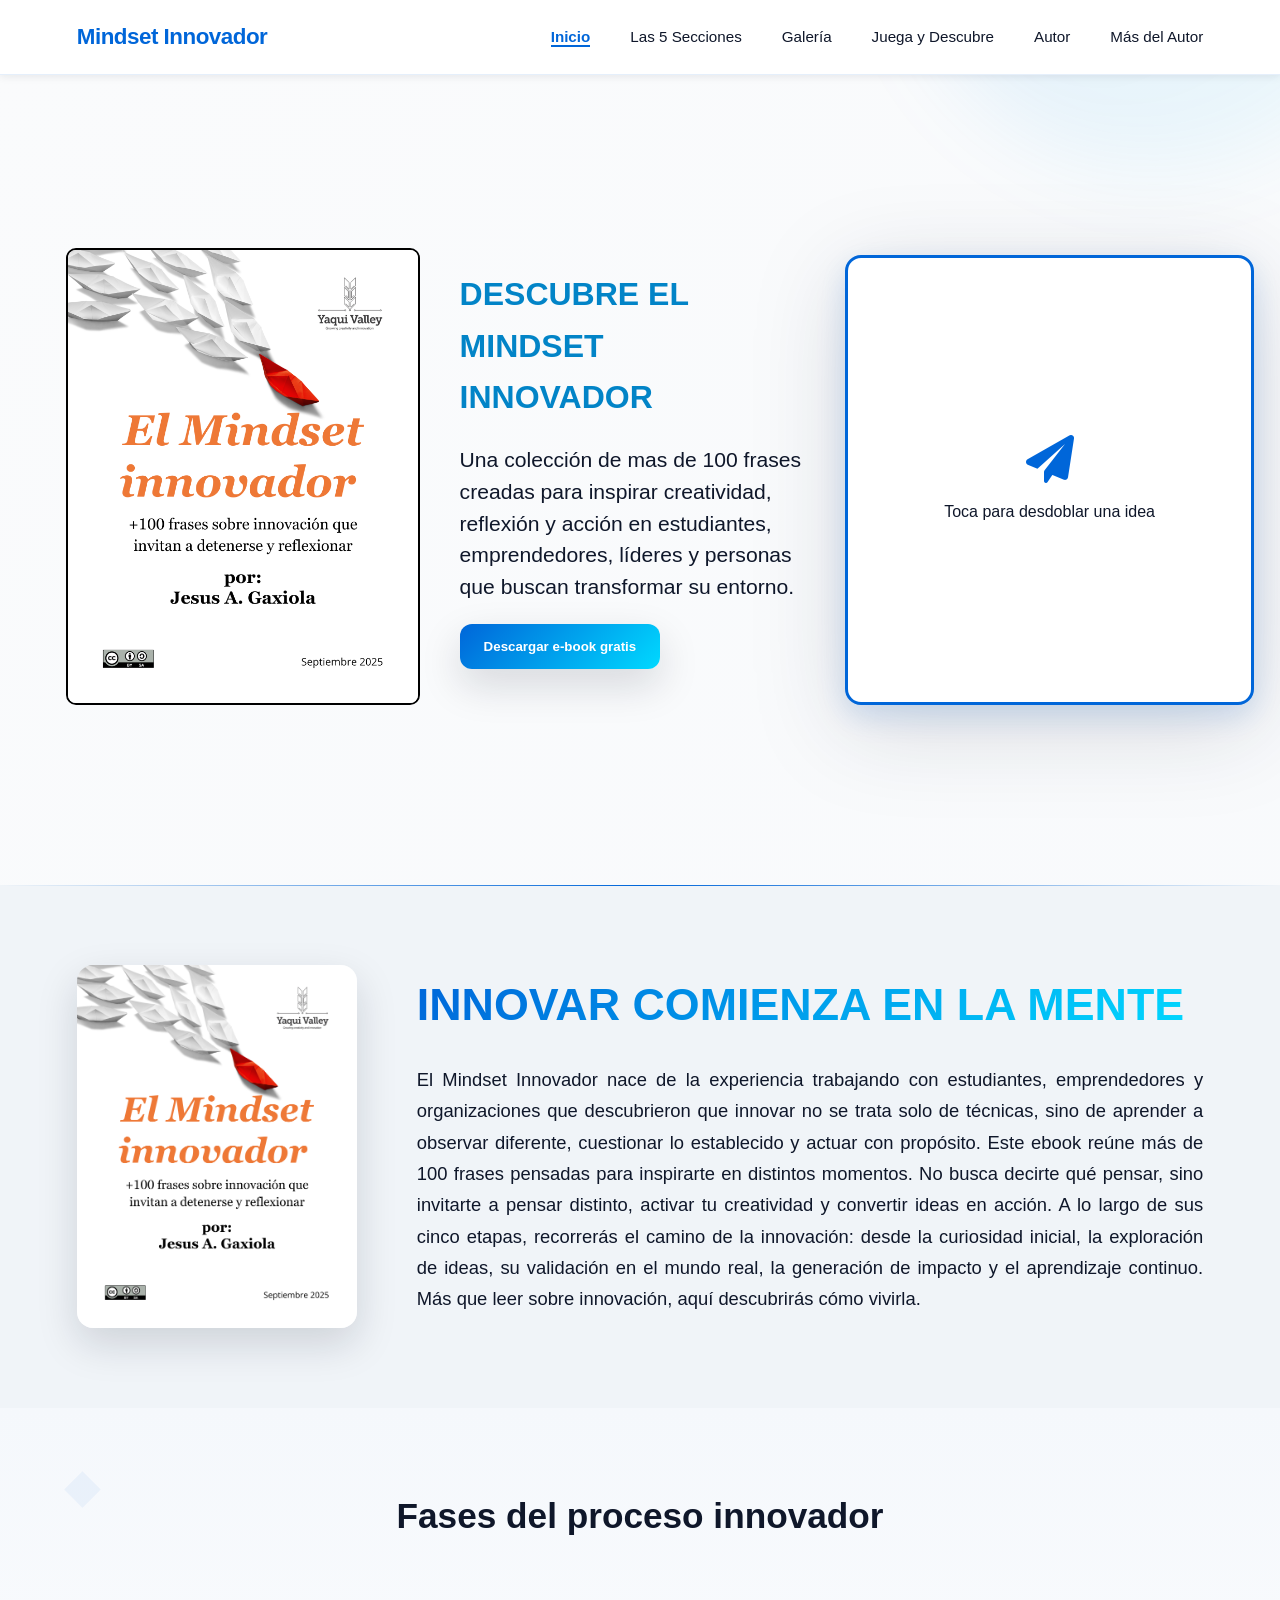
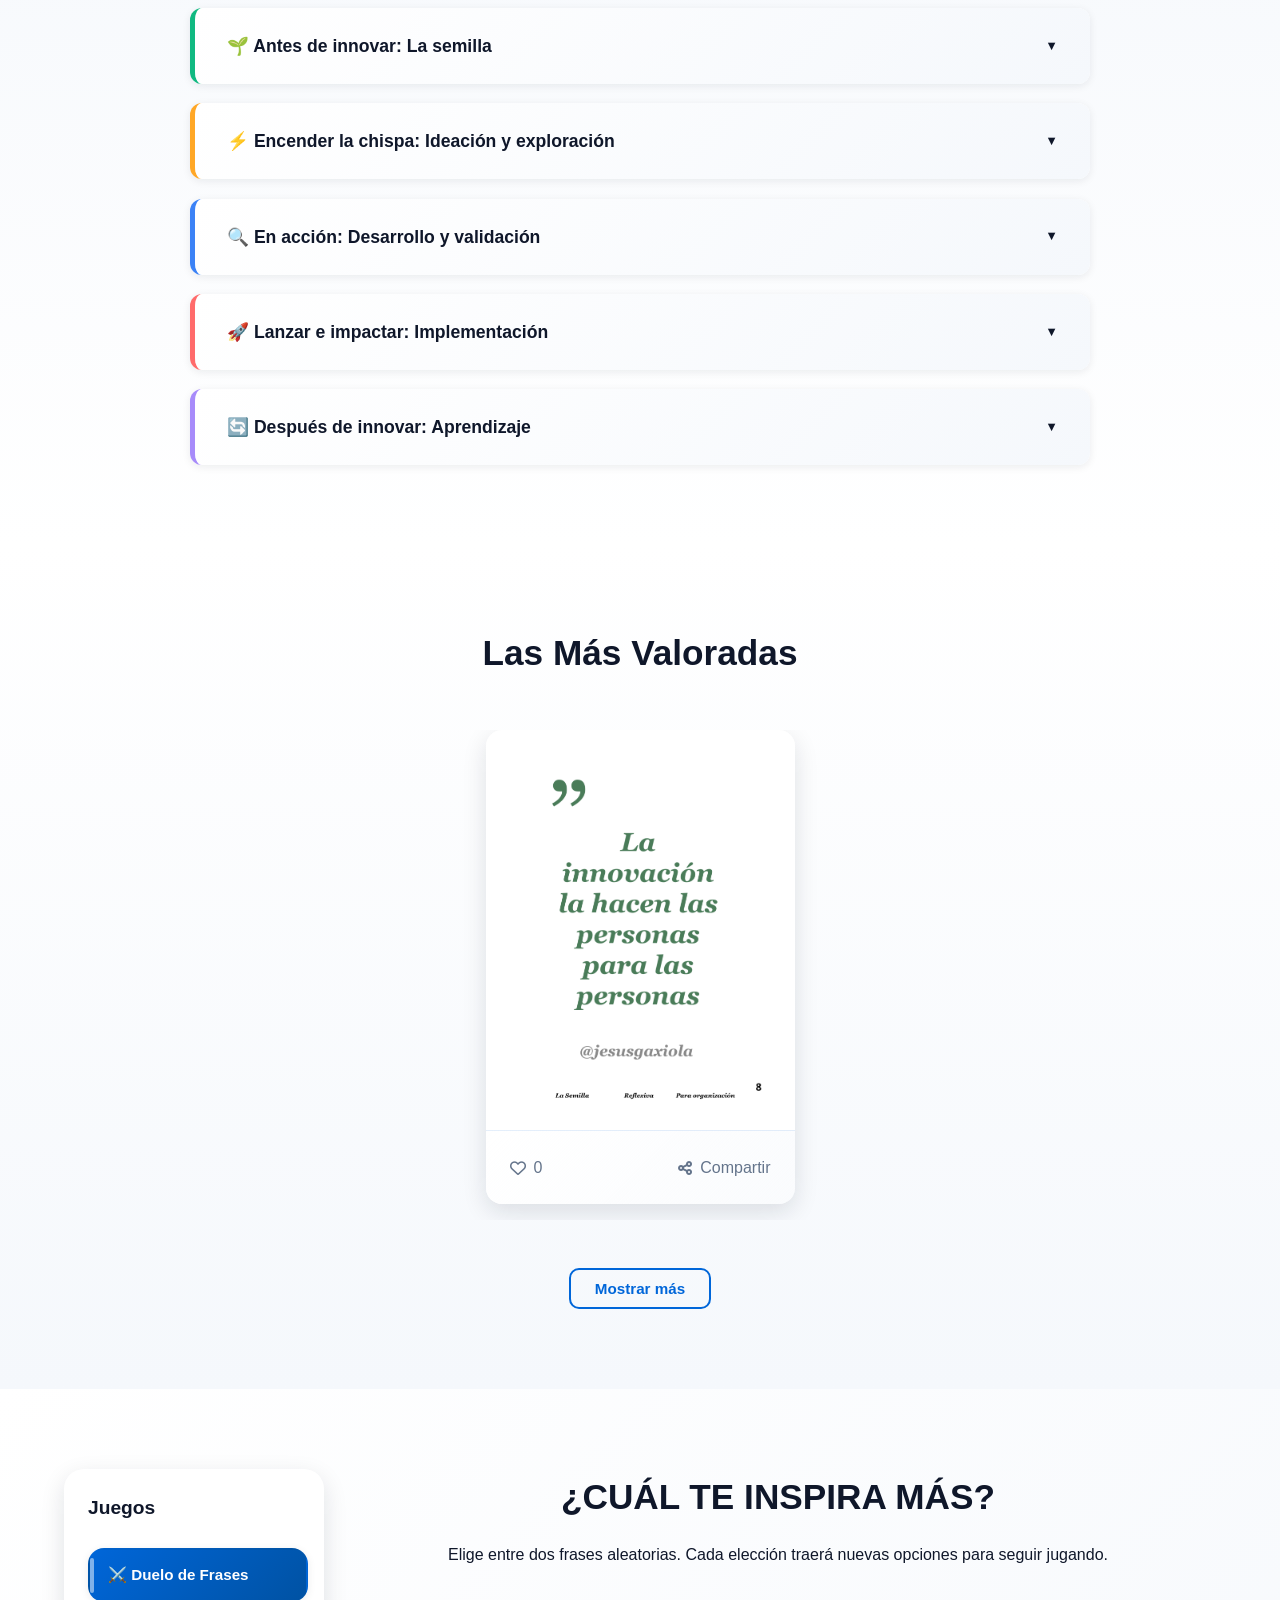
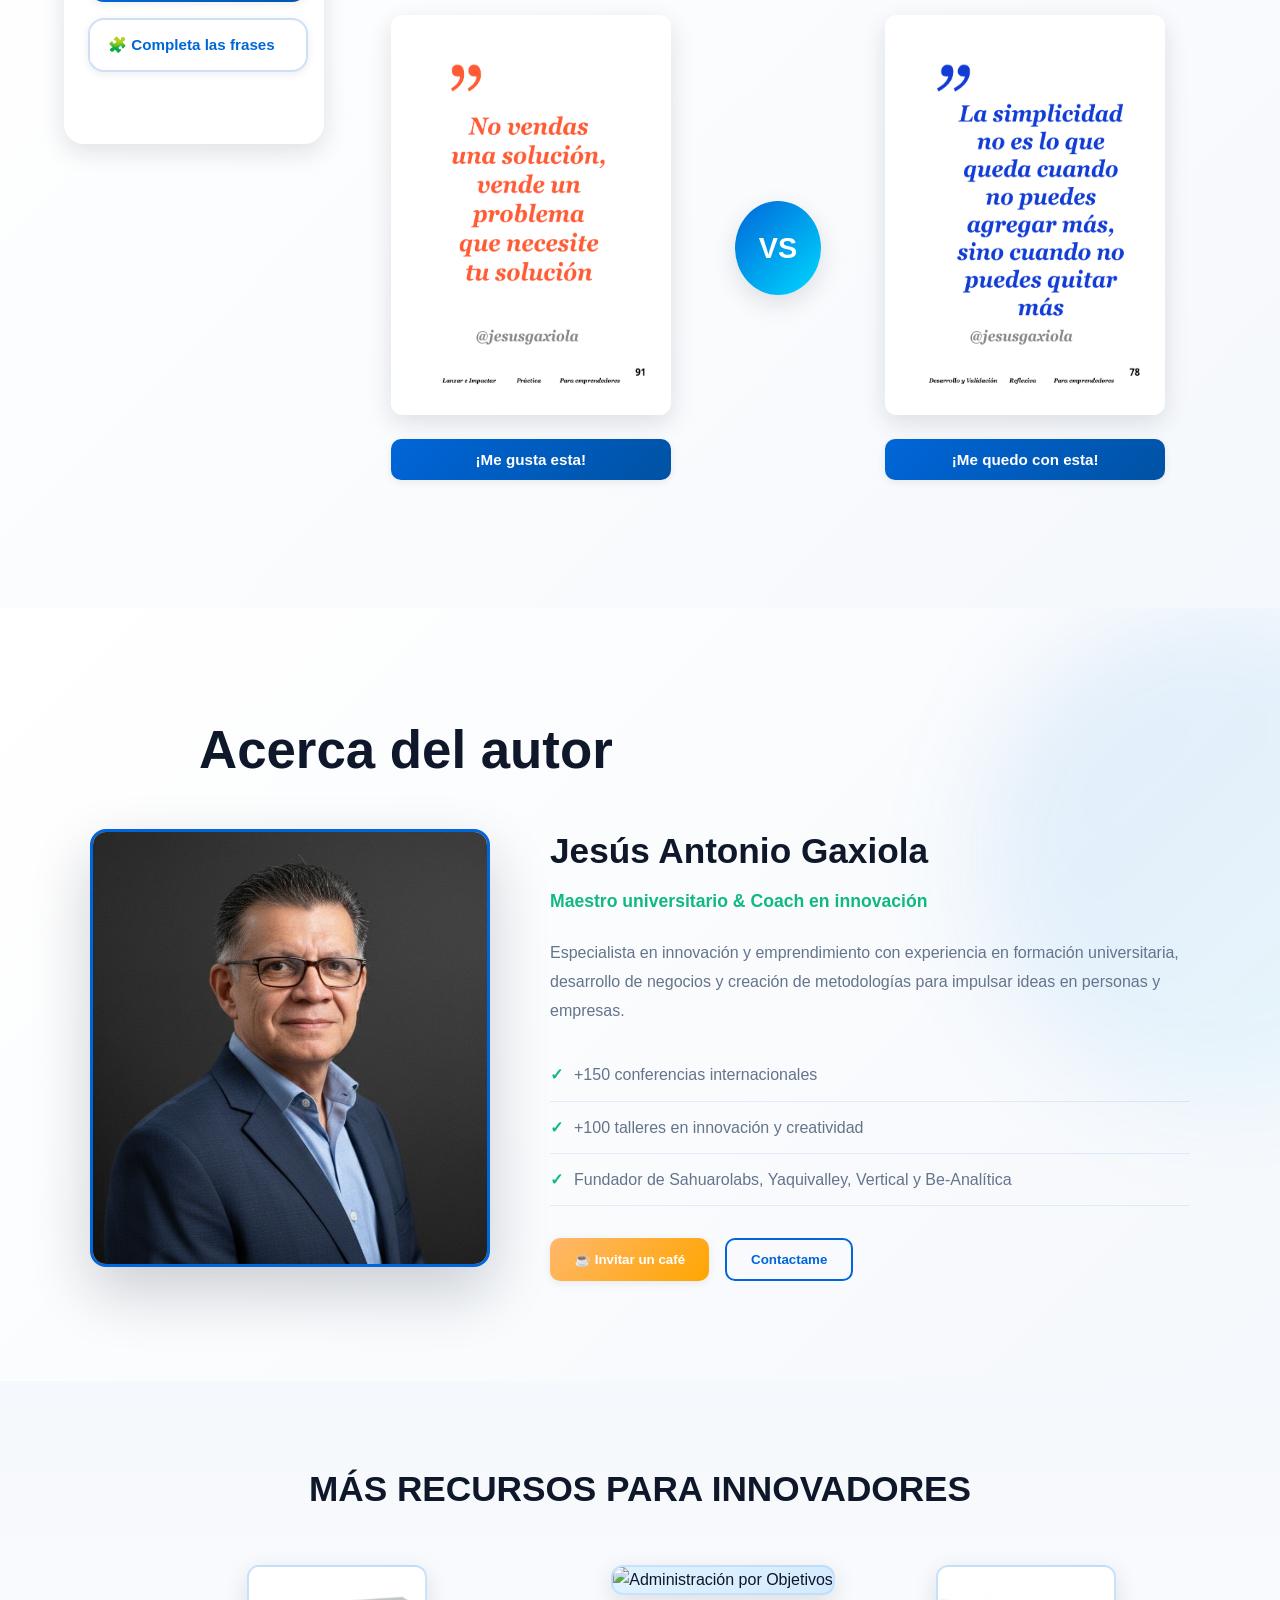
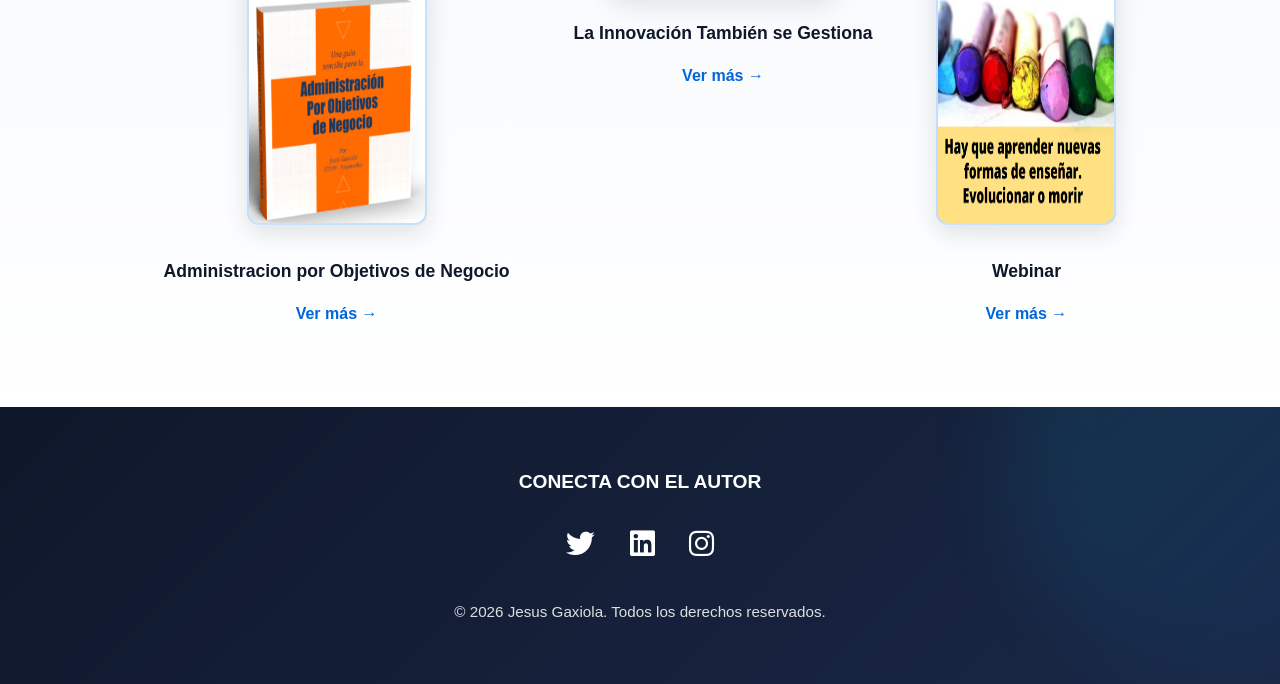
==== commit 34691123: "acomodo del texto en modal (bug resuelto)" ====
--- a/index.html
+++ b/index.html
@@ -347,7 +347,7 @@
 
     <!-- MODAL -->
     <div id="modalContacto" class="modal">
-      <div class="modal-content">
+      <div class="modal-content-contact">
 
         <span class="cerrar">&times;</span>
 
--- a/css/style.css
+++ b/css/style.css
@@ -1234,12 +1234,16 @@
     color: var(--primary-accent);
     margin-bottom: 1.5rem;
     font-size: 2rem;
+    margin-right: 20px;
+    
 }
 
 .modal-text p {
     line-height: 1.7;
     color: var(--text-main);
     margin-bottom: 2rem;
+    margin-right: 20px;
+
 }
 
 .ebook-form {
@@ -1254,6 +1258,7 @@
     border-radius: 8px;
     font-size: 1rem;
     transition: border-color 0.3s ease;
+    margin-right: 20px;
 }
 
 .ebook-form input:focus {
@@ -1931,7 +1936,7 @@
 }
 
 /* CONTENIDO */
-.modal-content {
+.modal-content-contact {
   background: white;
   width: 90%;
   max-width: 420px;
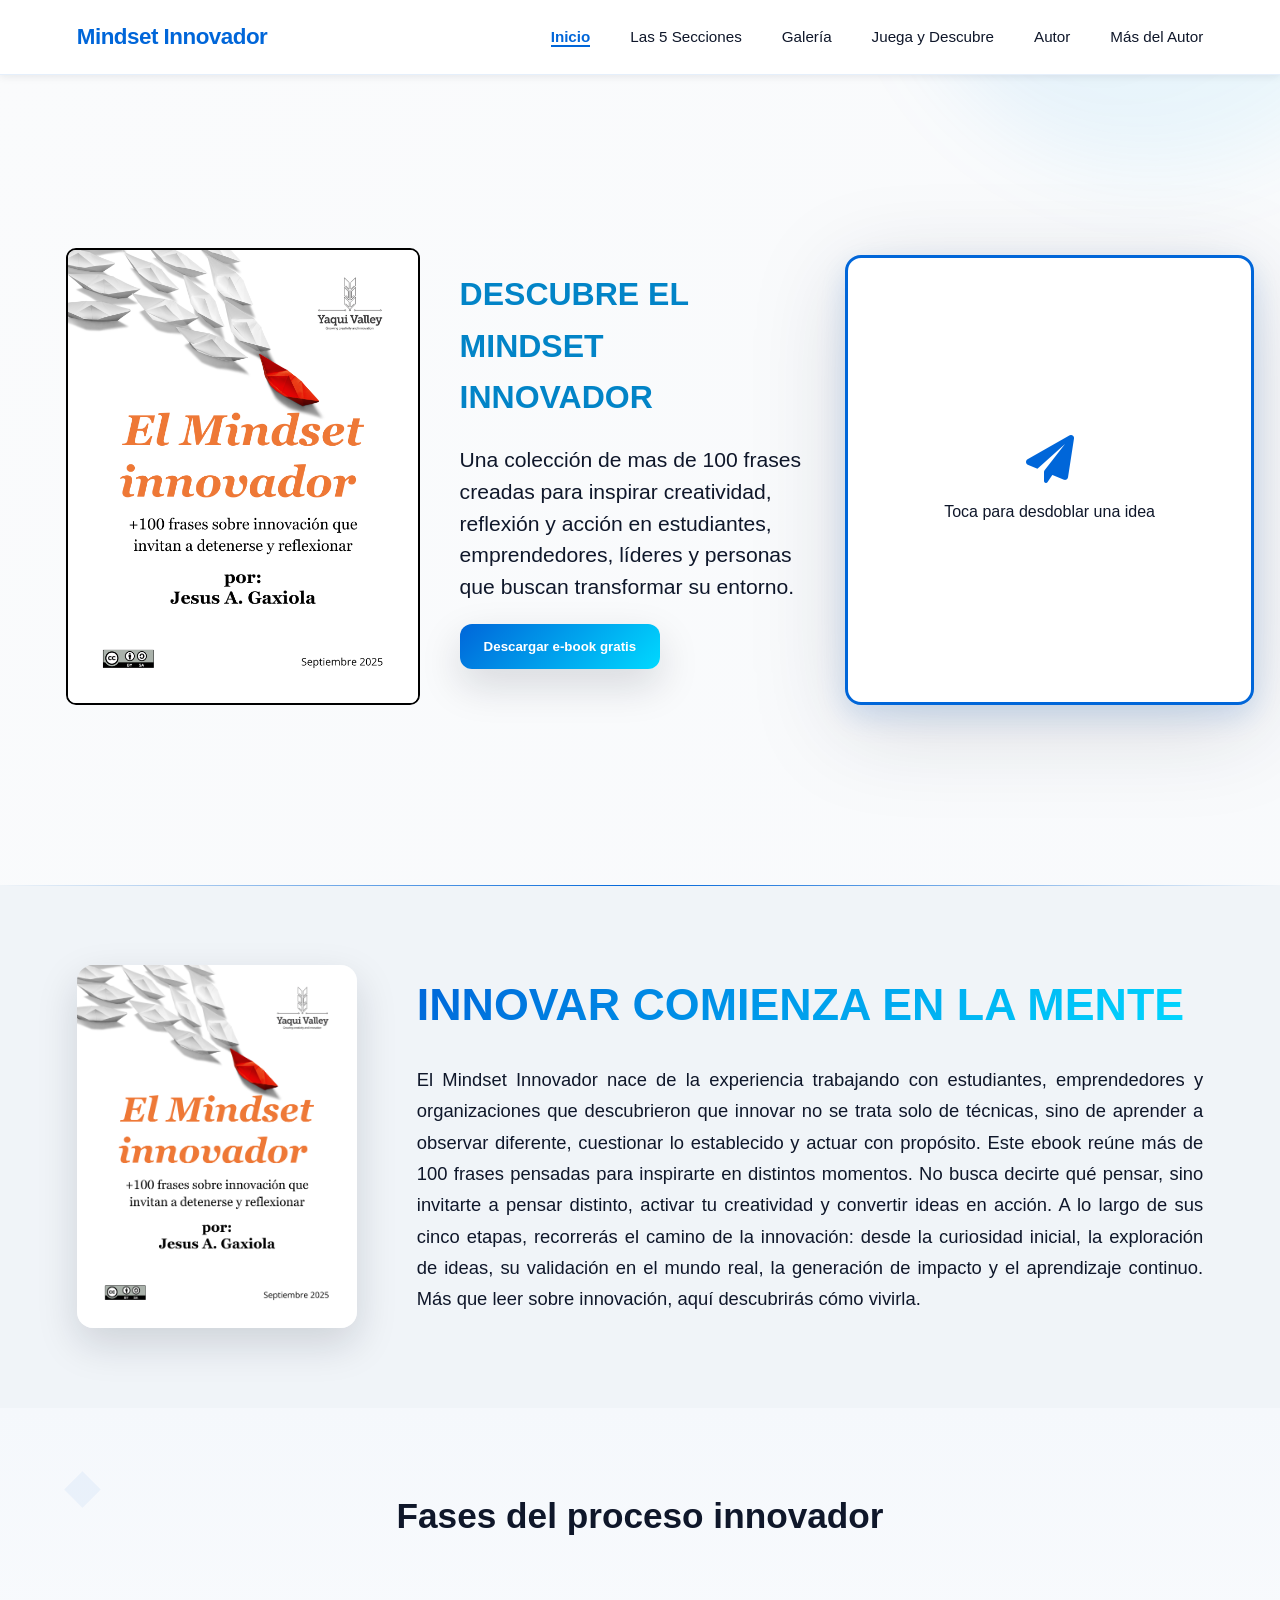
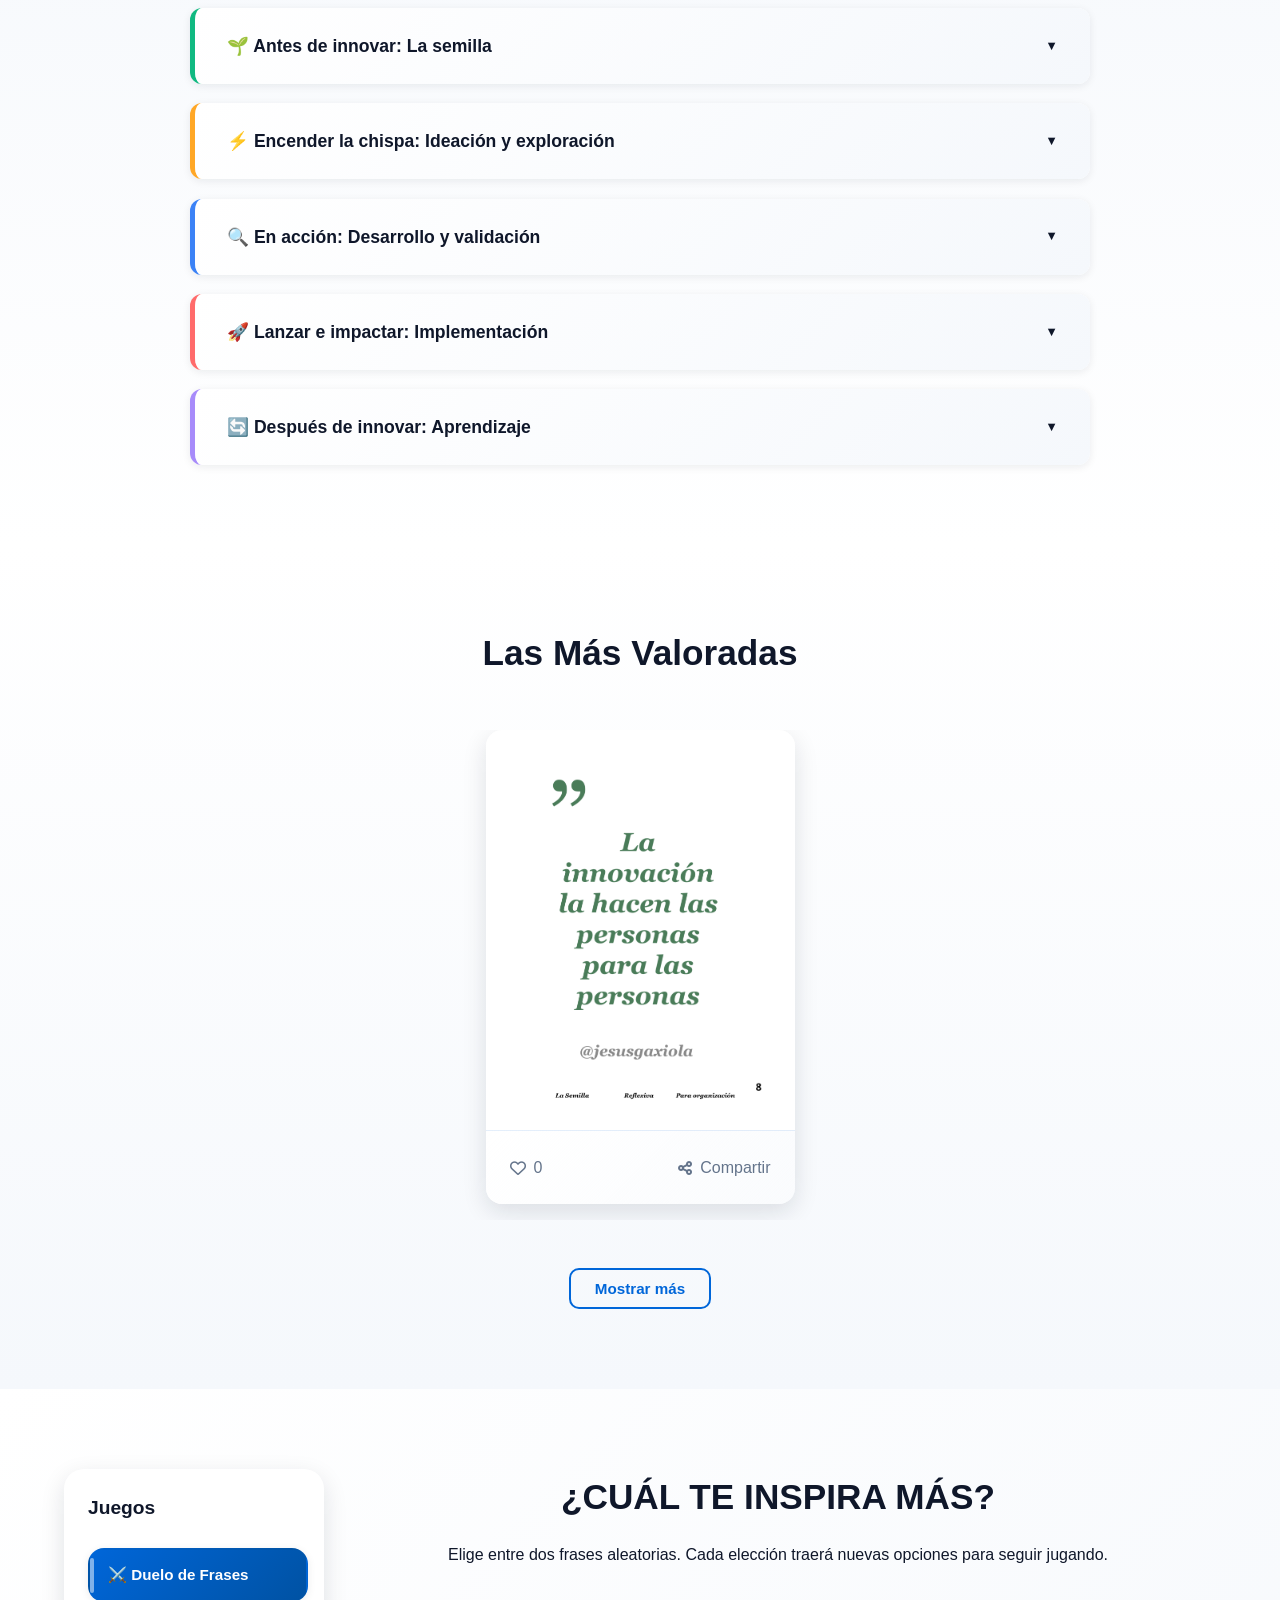
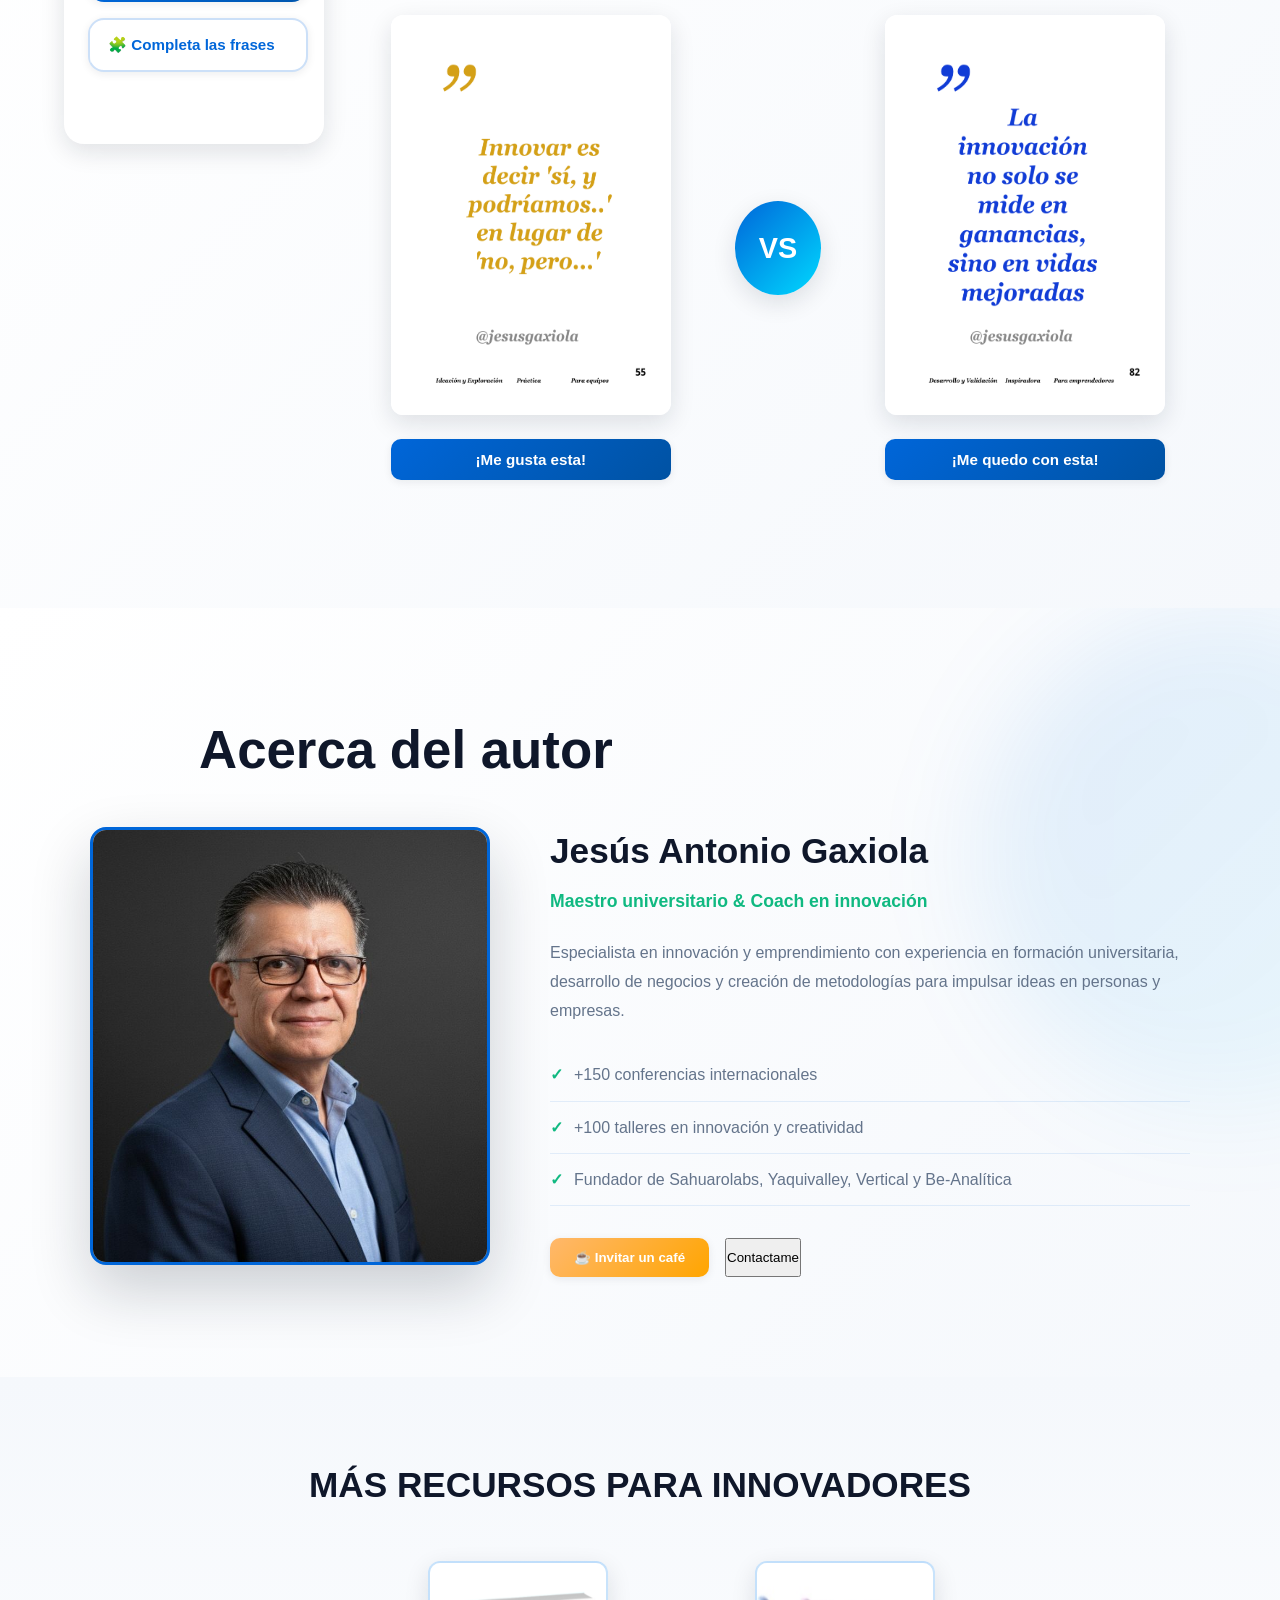
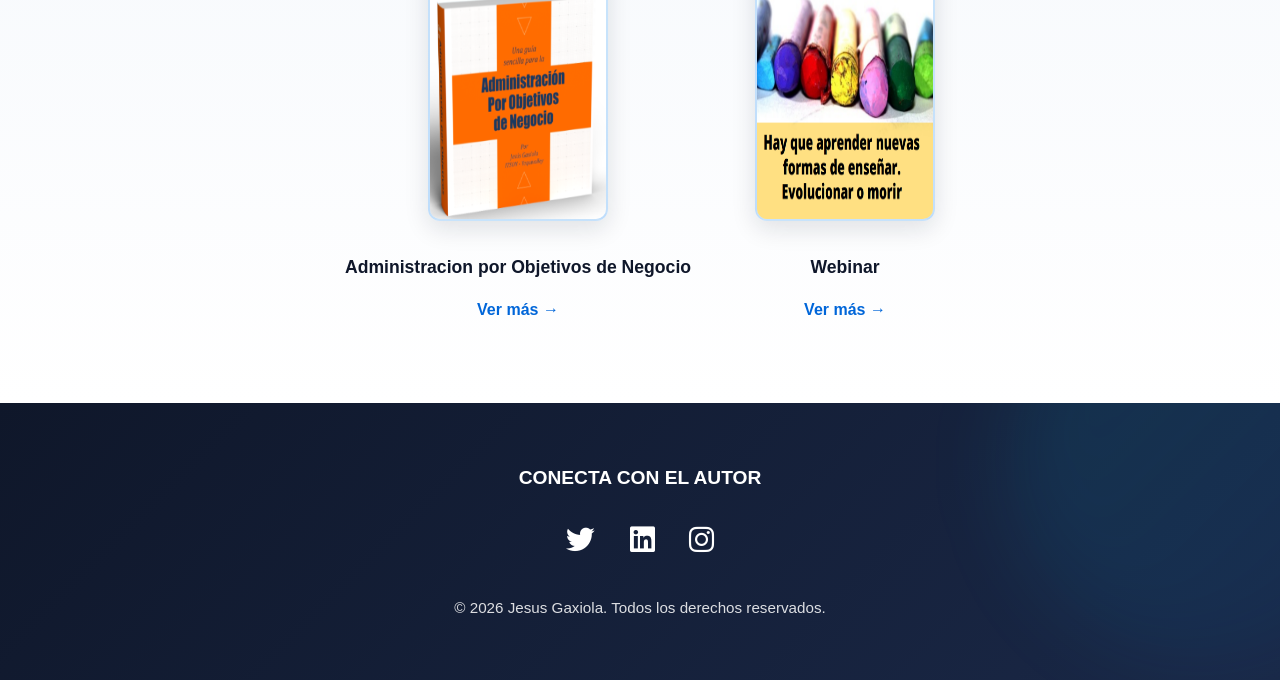
==== commit c9e241e2: "Backend Ya guarda en la bd, se implemento una supabase, se creo un html para el admin con su usuario" ====
--- a/index.html
+++ b/index.html
@@ -334,77 +334,26 @@
           </ul>
           <div class="botonesAutor">
           <button class="btn-coffee">☕ Invitar un café</button>
-          <button id="btnContacto" class="btn-contacto">Contactame</button>
-
+          <button class="btn-contactame">Contactame</button>
           </div>
         </div>
 
       </div>
     </section>
-
-
-
-
-    <!-- MODAL -->
-    <div id="modalContacto" class="modal">
-      <div class="modal-content-contact">
-
-        <span class="cerrar">&times;</span>
-
-        <h2>Contáctame</h2>
-
-        <form id="formContacto">
-          <input type="text" placeholder="Tu nombre" required>
-
-          <input type="email" placeholder="Tu correo" required>
-
-          <textarea placeholder="Escribe tu mensaje..." required></textarea>
-
-          <button type="submit">Enviar</button>
-        </form>
-
-      </div>
-    </div>
-
-
-
-  <div id="toast" class="toast">
-     Tu mensaje ha sido enviado correctamente
-  </div>
-
 
 
     <section id="autor" class="other-ebooks">
       <h2> MÁS RECURSOS PARA INNOVADORES</h2>
       <div class="ebooks-grid">
-
-
         <div class="ebook-item">
           <img src="Img/Libro1.png" alt="Administración por Objetivos" class="cover-placeholder">
-
           <h4>Administracion por Objetivos de Negocio</h4>
-
-          <a href="https://buymeacoffee.com/jesusgaxiola/e/182733" target="_blank">
-            Ver más
-          </a>
-        </div>
-
-
-        <div class="ebook-item">
-          <img src="Img/Libro4.png" alt="Administración por Objetivos" class="cover-placeholder">
-
-          <h4>La Innovación También se Gestiona</h4>
-
-          <a href="https://buymeacoffee.com/jesusgaxiola/e/182719" target="_blank">
-            Ver más
-          </a>
-        </div>
-
-
+          <a href="#">Ver más</a>
+        </div>
         <div class="ebook-item">
           <img src="Img/Libro3.png" alt="Webinar" class="cover-placeholder">
           <h4>Webinar</h4>
-          <a href="https://buymeacoffee.com/jesusgaxiola/e/165704" target="_blank">Ver más</a>
+          <a href="#">Ver más</a>
         </div>
       </div>
     </section>
@@ -426,6 +375,9 @@
     <button id="floating-ebook-btn">Descargar e-book gratis</button>
 
 
+    <script src="https://cdn.jsdelivr.net/npm/@supabase/supabase-js@2/dist/umd/supabase.min.js"></script>
+    <script src="scripts/supabaseConfig.js"></script>
+    <script src="scripts/ebookBackend.js"></script>
     <script src="scripts/script.js"></script>
 
     <!-- MicroFrontends -->
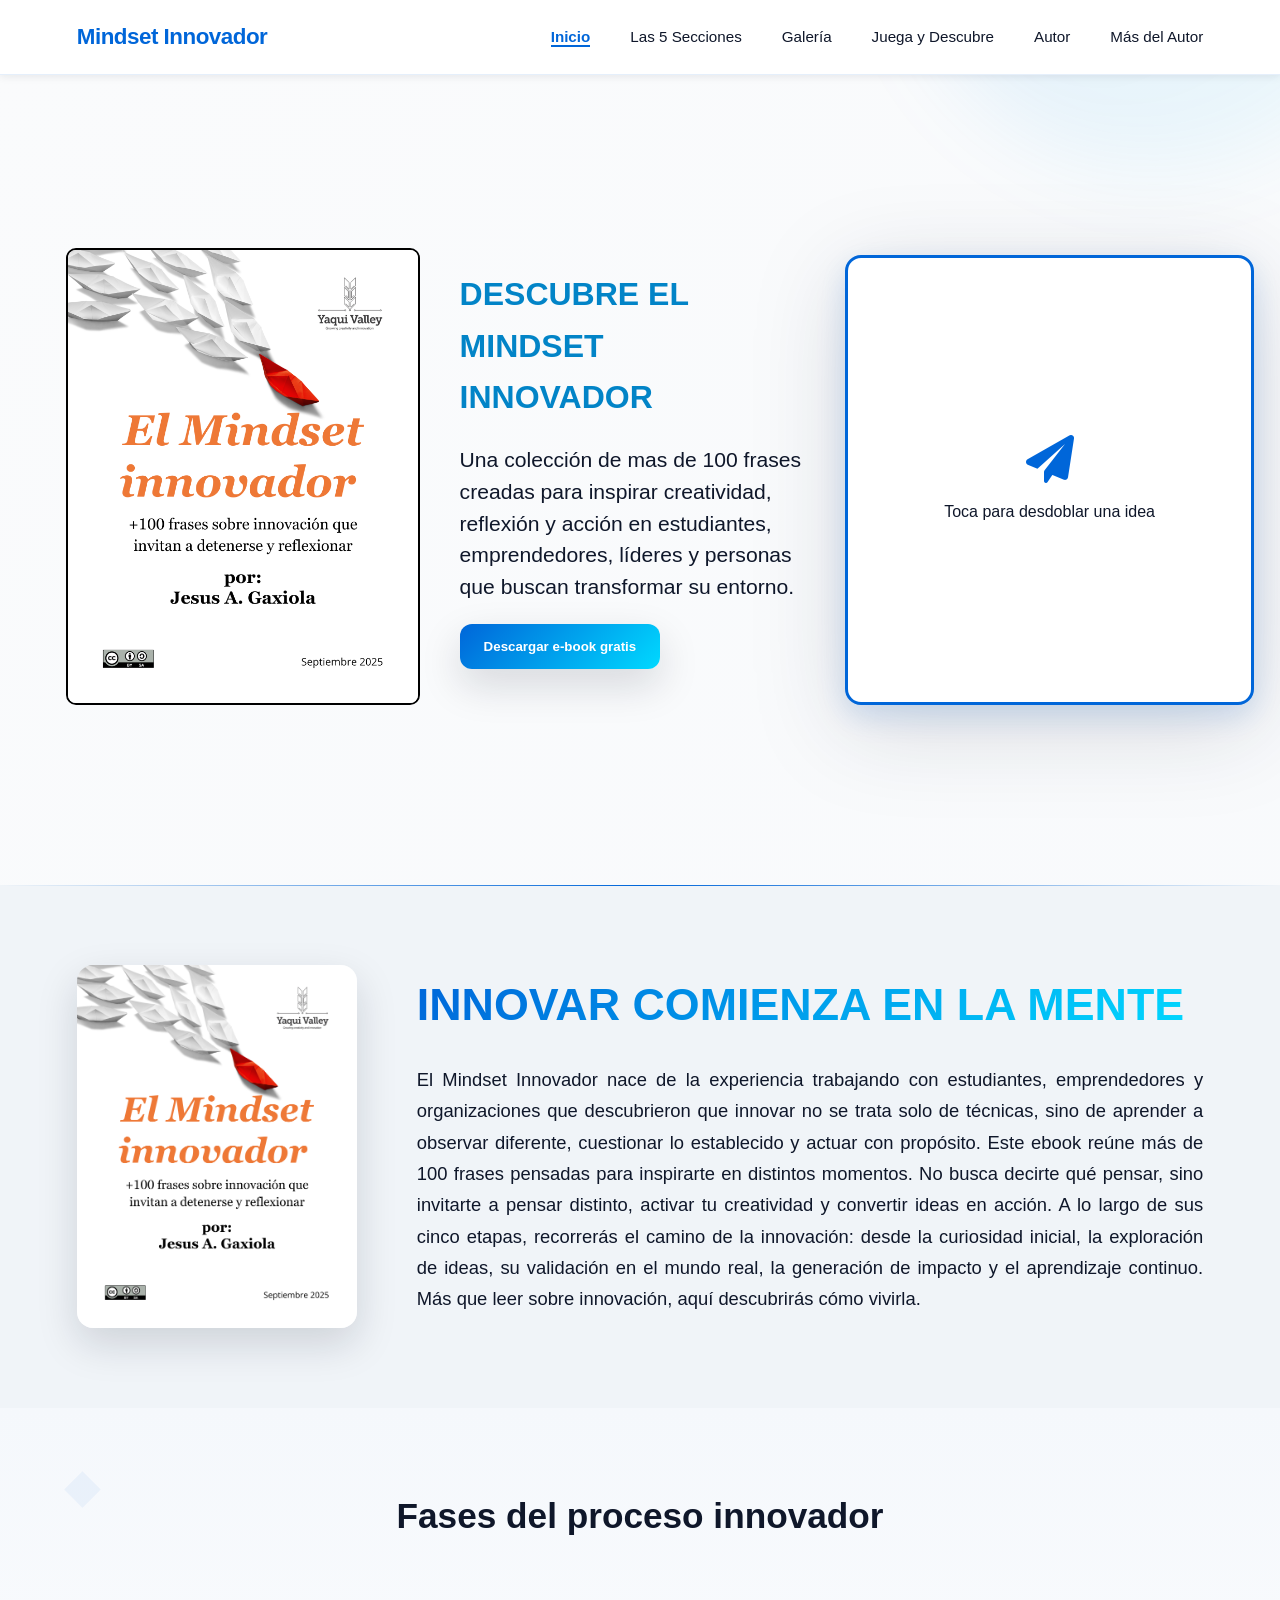
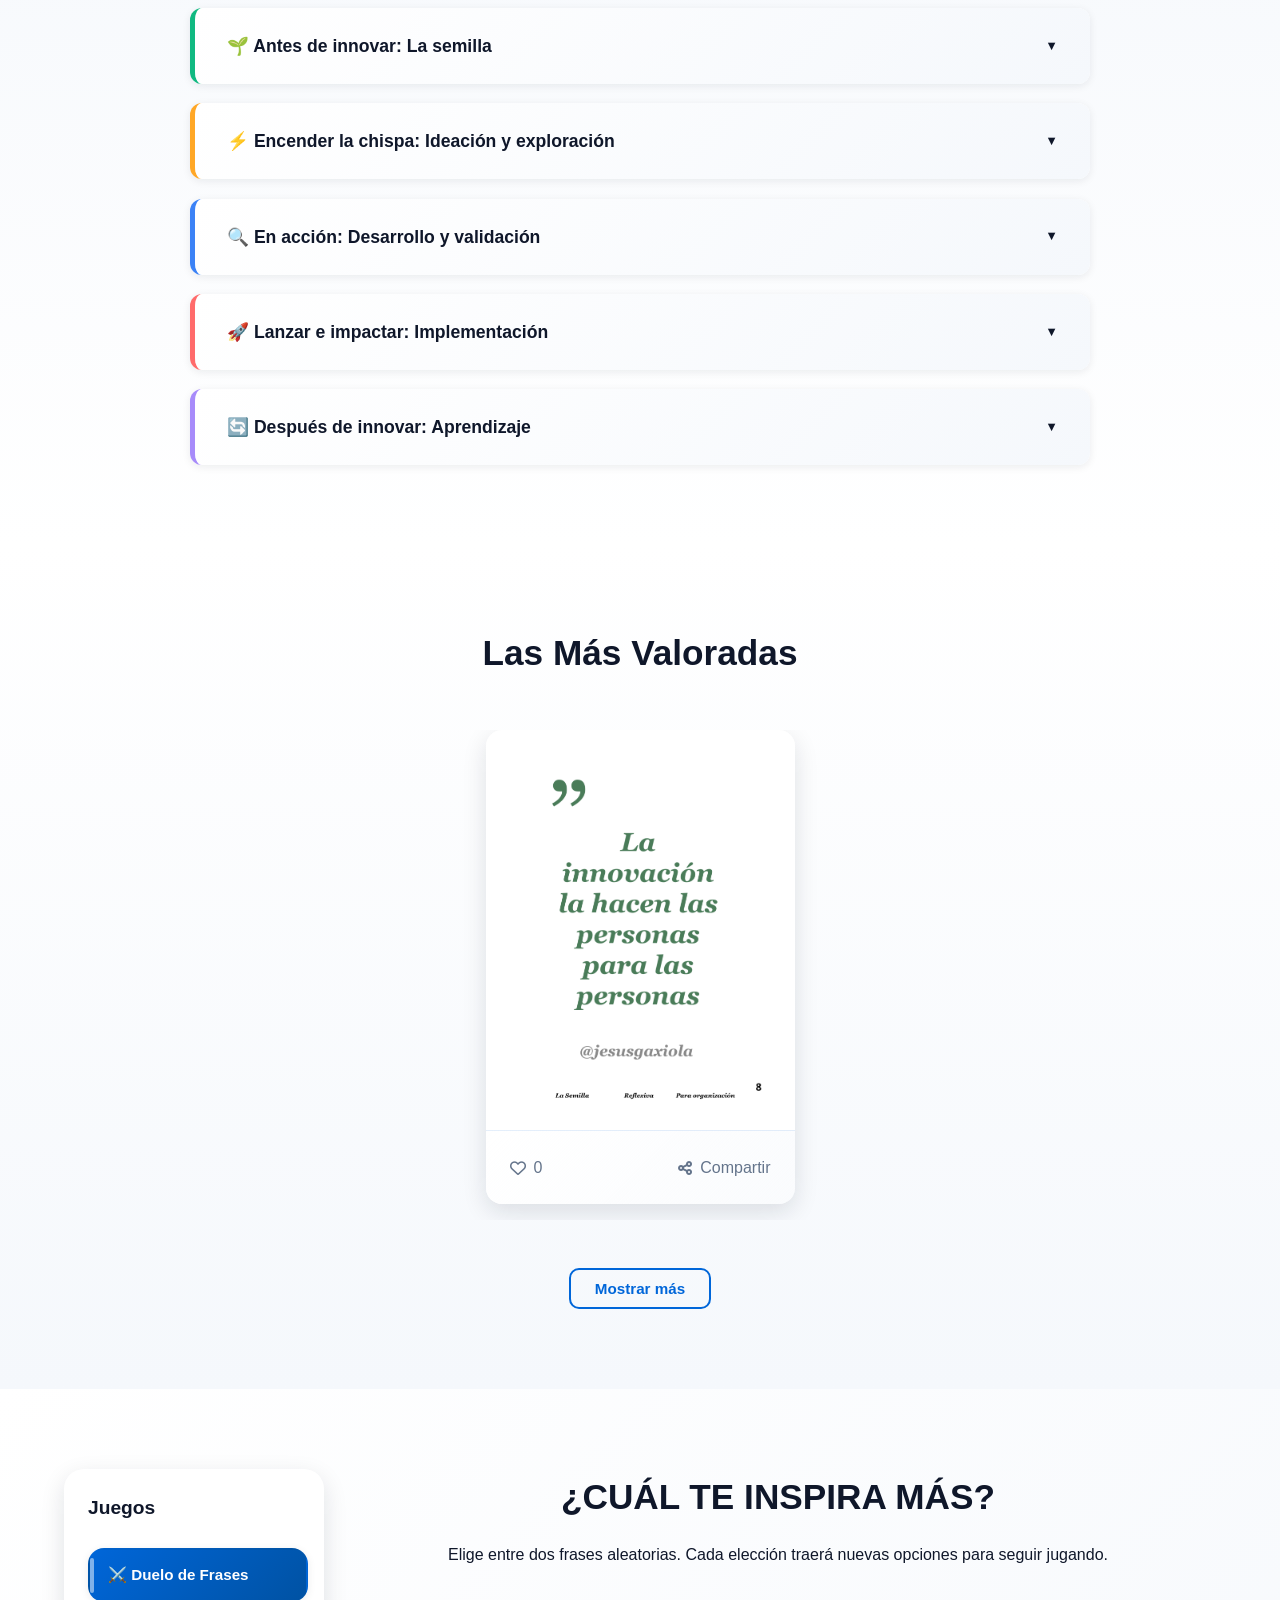
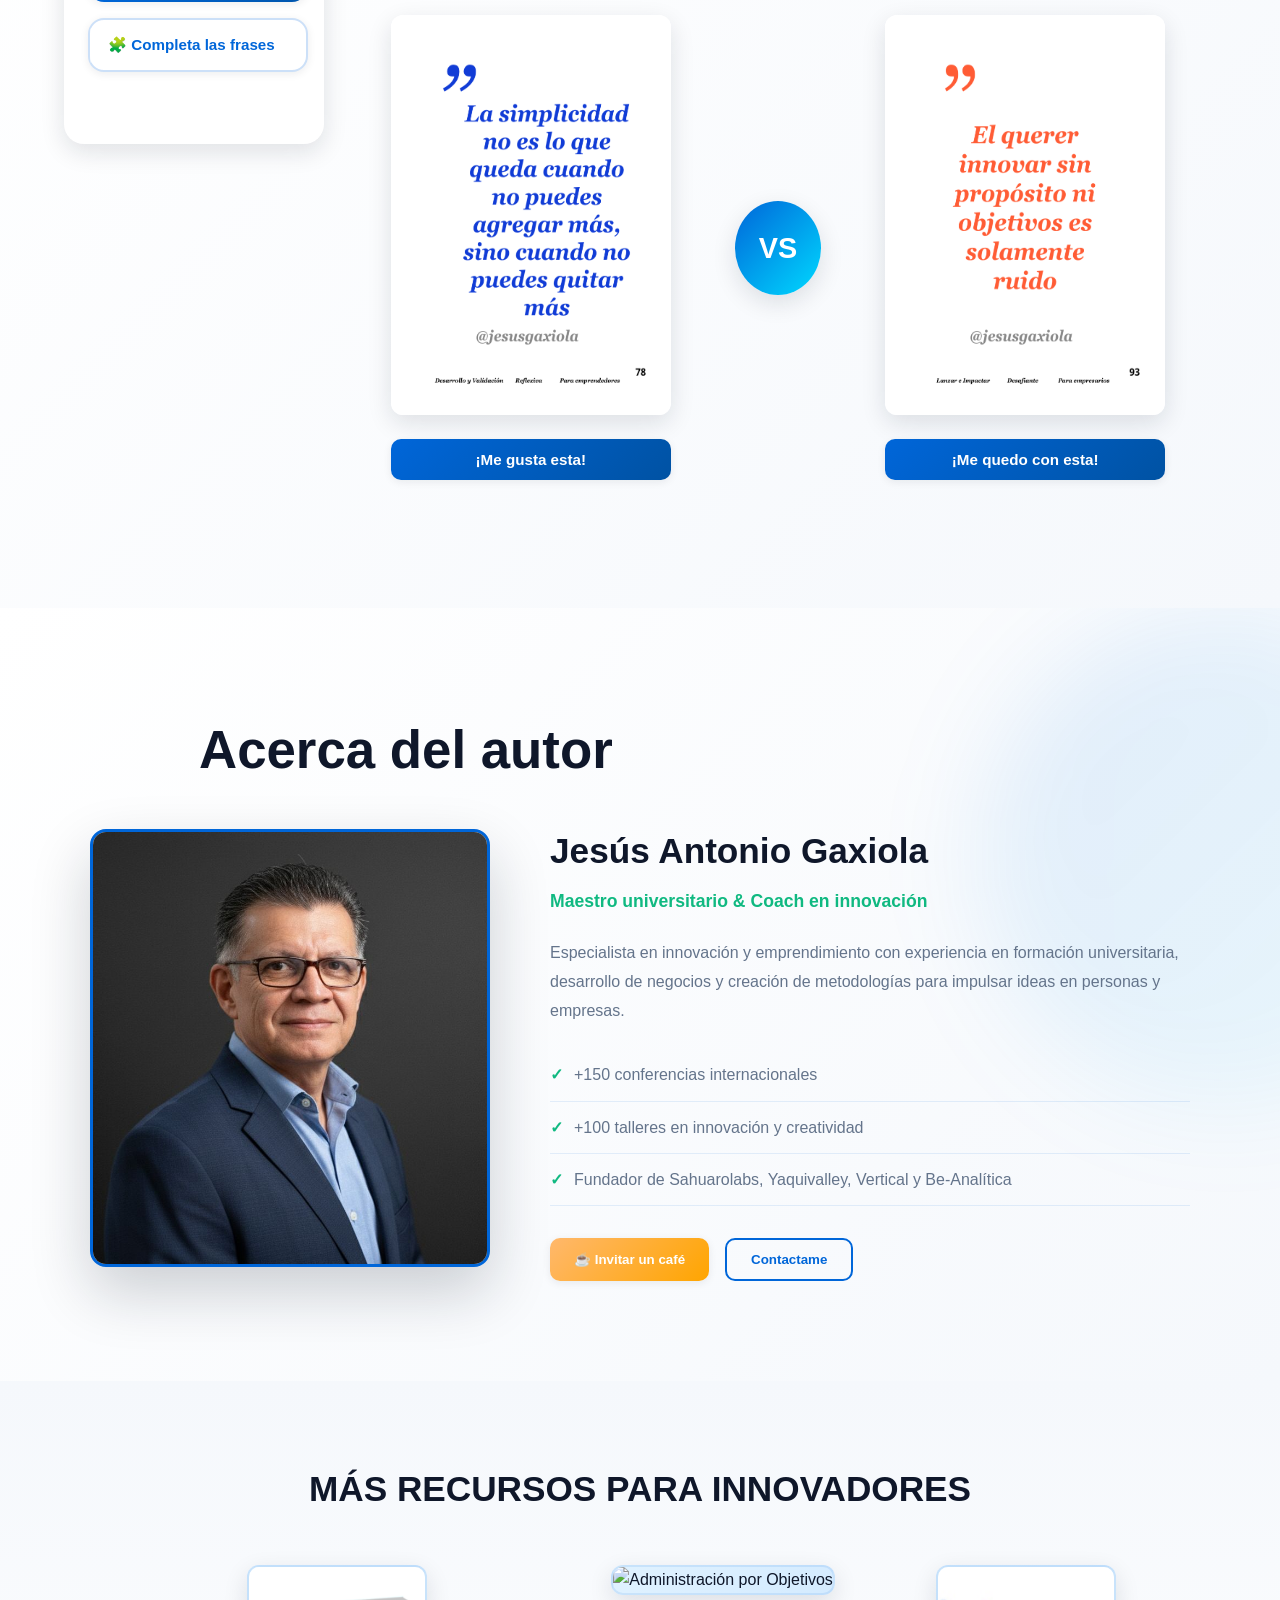
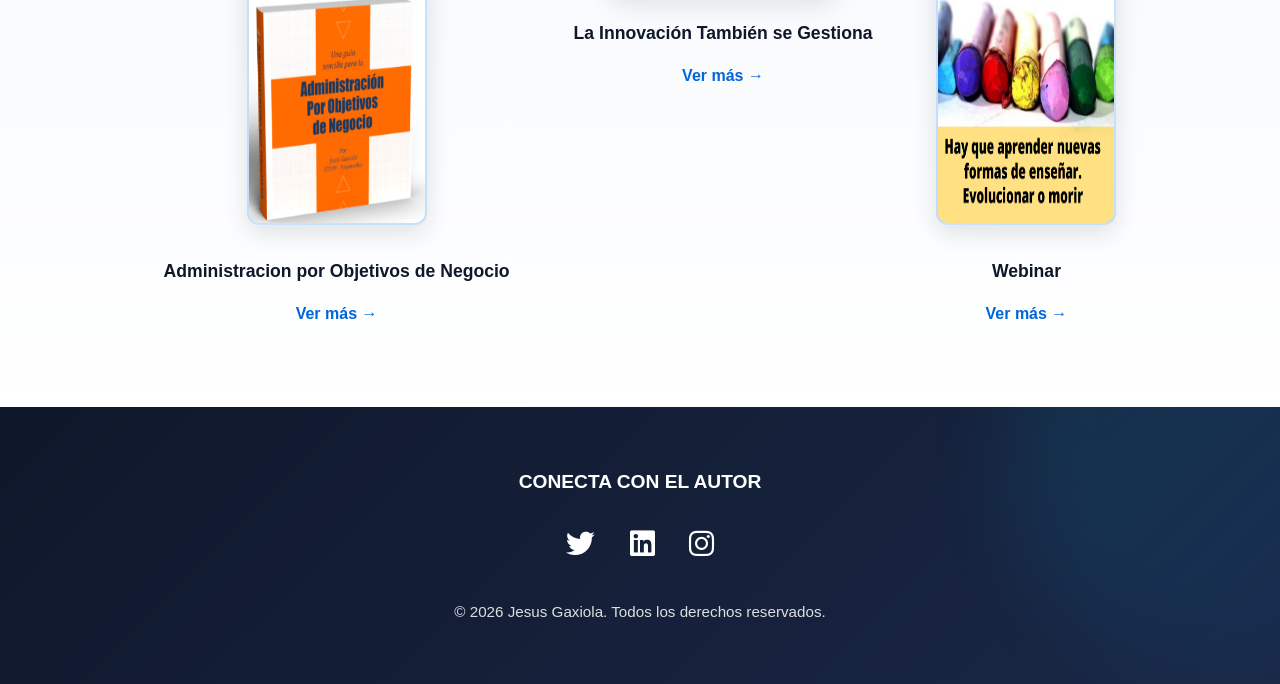
==== commit f1f8a751: "Merge branch 'ori-Contenido'" ====
--- a/index.html
+++ b/index.html
@@ -334,26 +334,77 @@
           </ul>
           <div class="botonesAutor">
           <button class="btn-coffee">☕ Invitar un café</button>
-          <button class="btn-contactame">Contactame</button>
+          <button id="btnContacto" class="btn-contacto">Contactame</button>
+
           </div>
         </div>
 
       </div>
     </section>
+
+
+
+
+    <!-- MODAL -->
+    <div id="modalContacto" class="modal">
+      <div class="modal-content-contact">
+
+        <span class="cerrar">&times;</span>
+
+        <h2>Contáctame</h2>
+
+        <form id="formContacto">
+          <input type="text" placeholder="Tu nombre" required>
+
+          <input type="email" placeholder="Tu correo" required>
+
+          <textarea placeholder="Escribe tu mensaje..." required></textarea>
+
+          <button type="submit">Enviar</button>
+        </form>
+
+      </div>
+    </div>
+
+
+
+  <div id="toast" class="toast">
+     Tu mensaje ha sido enviado correctamente
+  </div>
+
 
 
     <section id="autor" class="other-ebooks">
       <h2> MÁS RECURSOS PARA INNOVADORES</h2>
       <div class="ebooks-grid">
+
+
         <div class="ebook-item">
           <img src="Img/Libro1.png" alt="Administración por Objetivos" class="cover-placeholder">
+
           <h4>Administracion por Objetivos de Negocio</h4>
-          <a href="#">Ver más</a>
-        </div>
+
+          <a href="https://buymeacoffee.com/jesusgaxiola/e/182733" target="_blank">
+            Ver más
+          </a>
+        </div>
+
+
+        <div class="ebook-item">
+          <img src="Img/Libro4.png" alt="Administración por Objetivos" class="cover-placeholder">
+
+          <h4>La Innovación También se Gestiona</h4>
+
+          <a href="https://buymeacoffee.com/jesusgaxiola/e/182719" target="_blank">
+            Ver más
+          </a>
+        </div>
+
+
         <div class="ebook-item">
           <img src="Img/Libro3.png" alt="Webinar" class="cover-placeholder">
           <h4>Webinar</h4>
-          <a href="#">Ver más</a>
+          <a href="https://buymeacoffee.com/jesusgaxiola/e/165704" target="_blank">Ver más</a>
         </div>
       </div>
     </section>
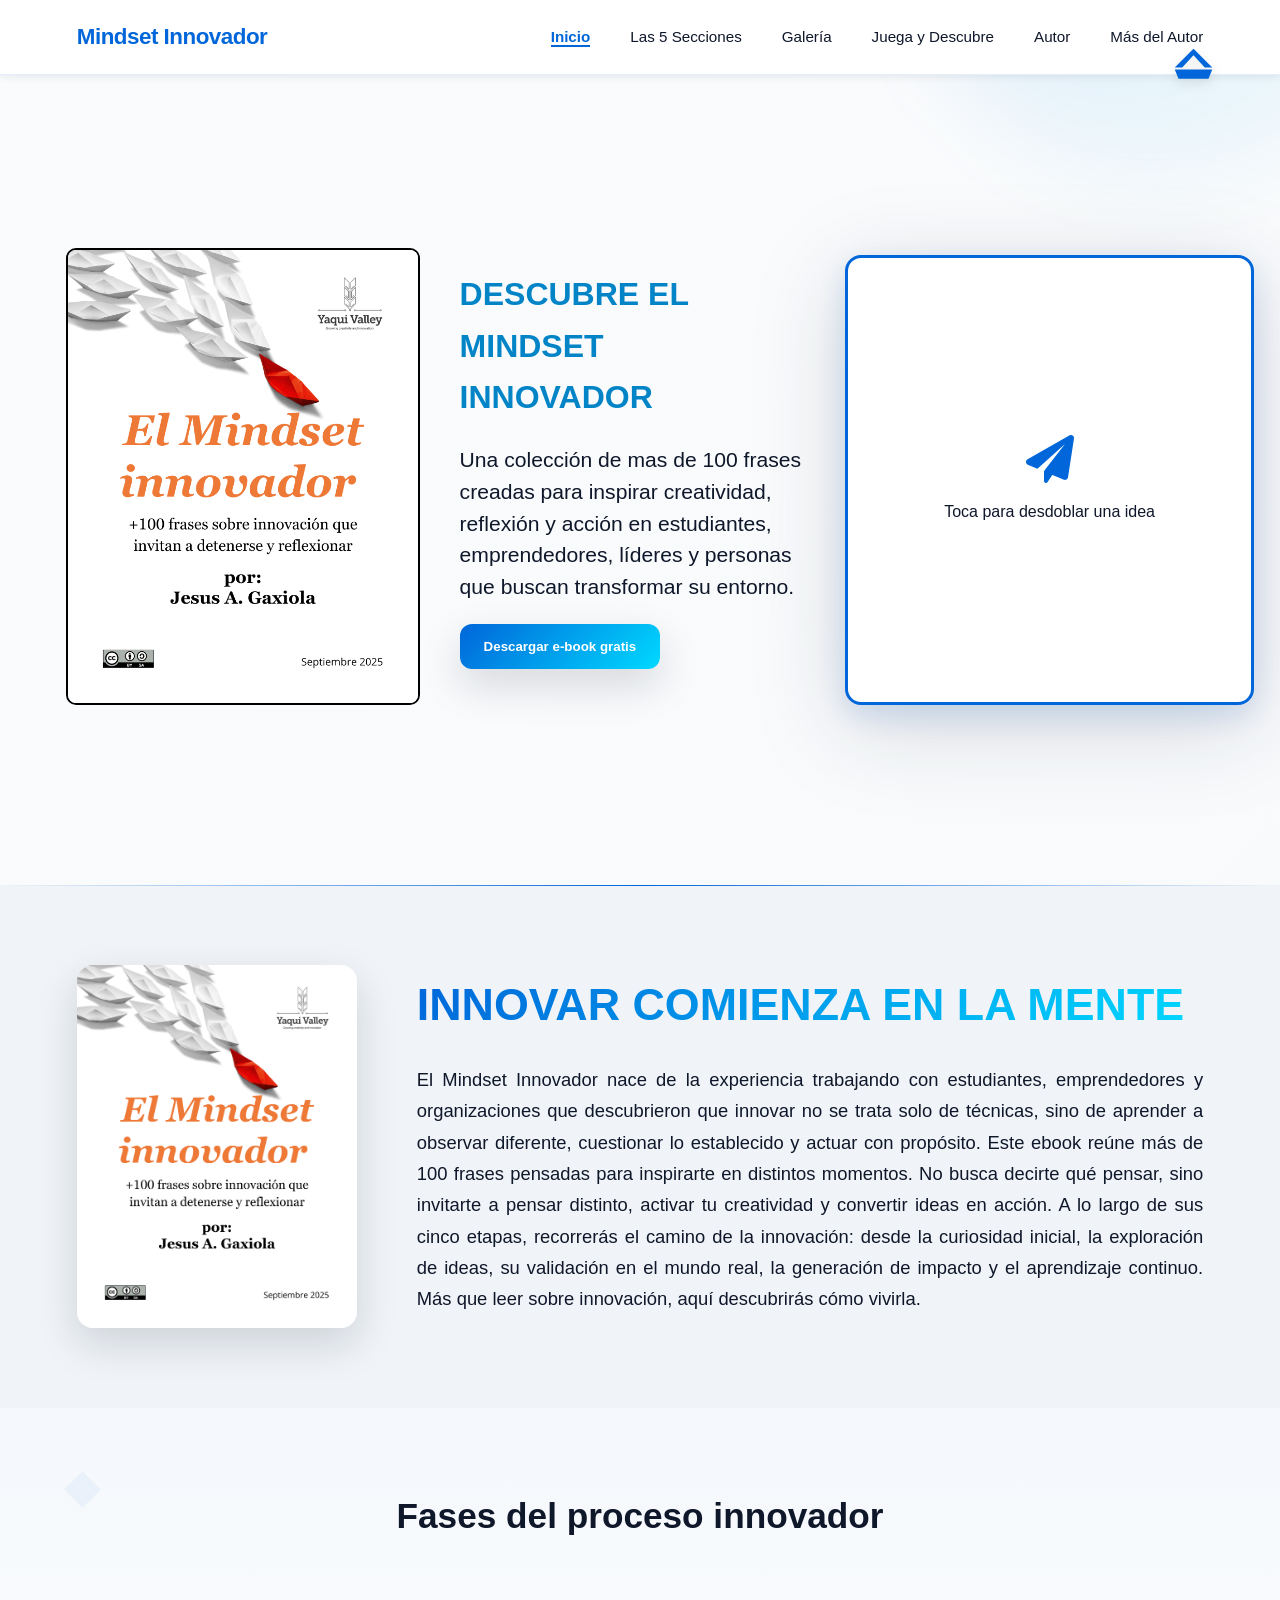
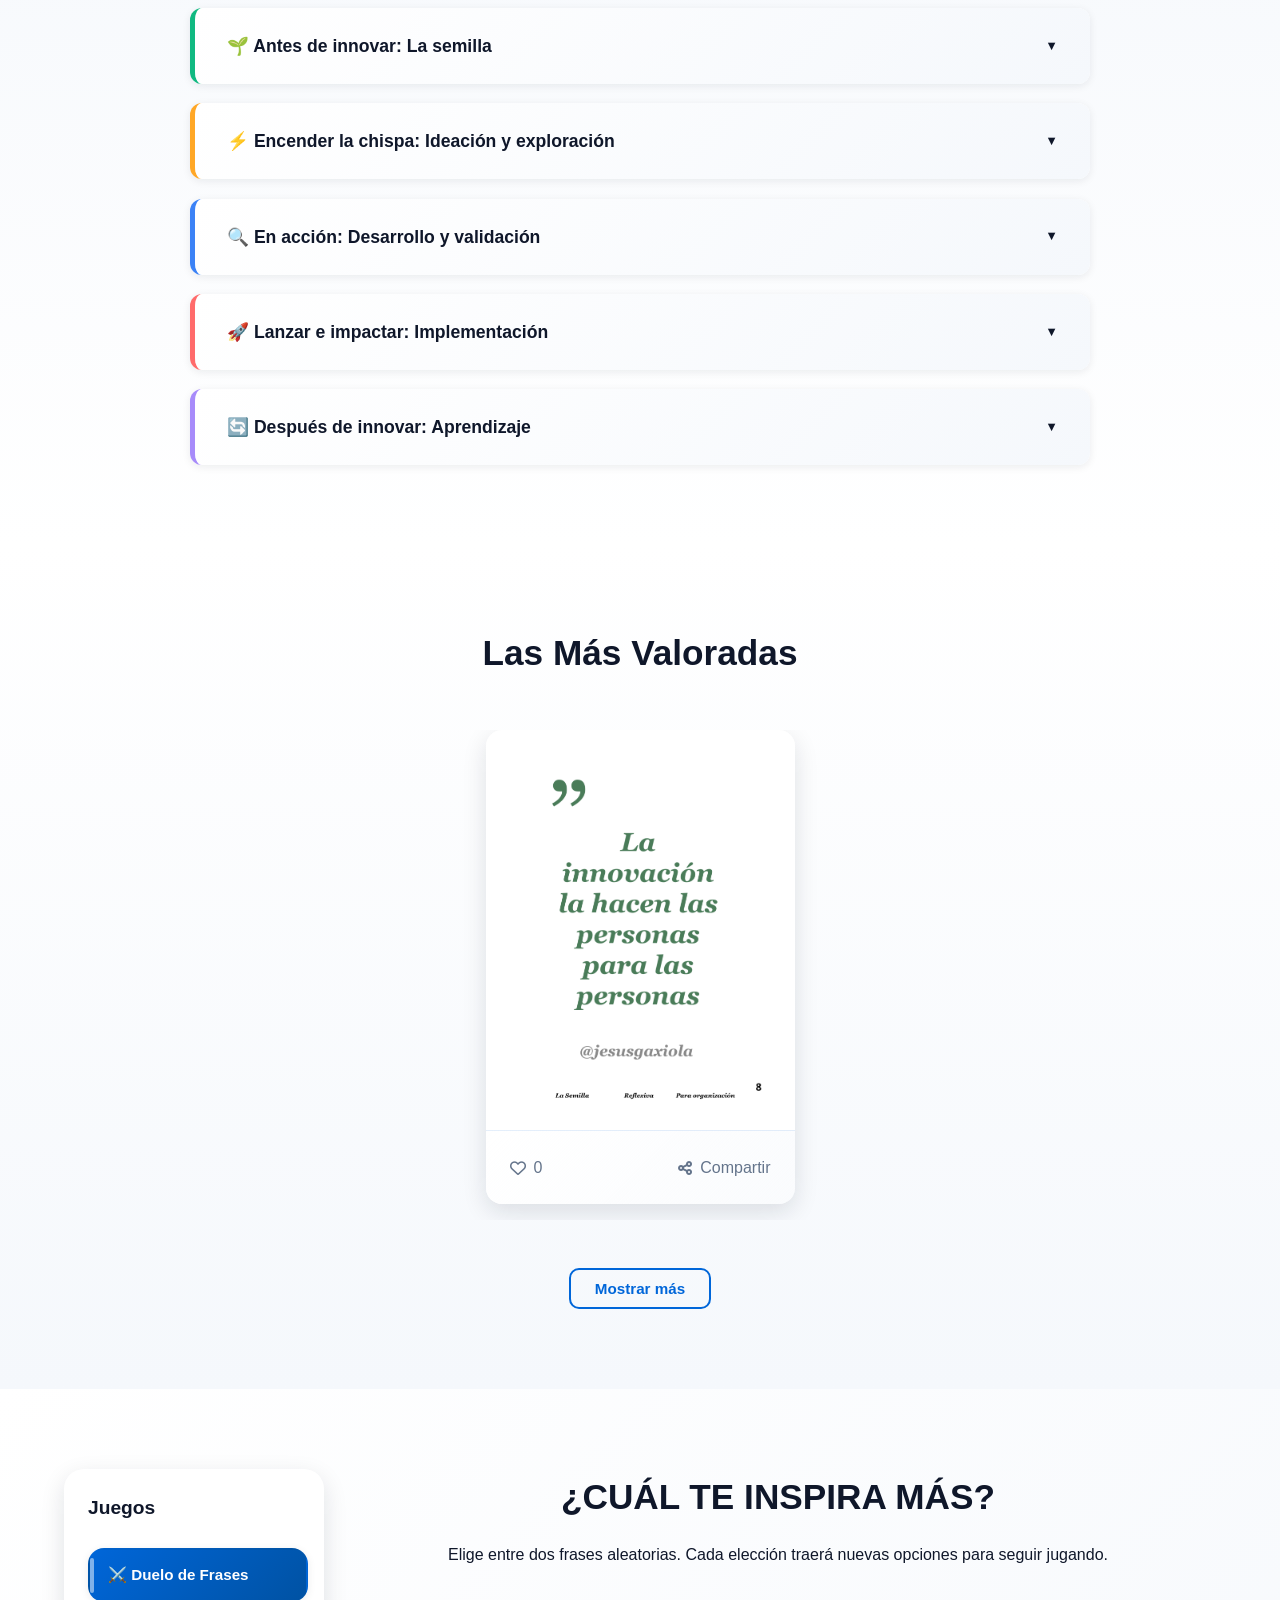
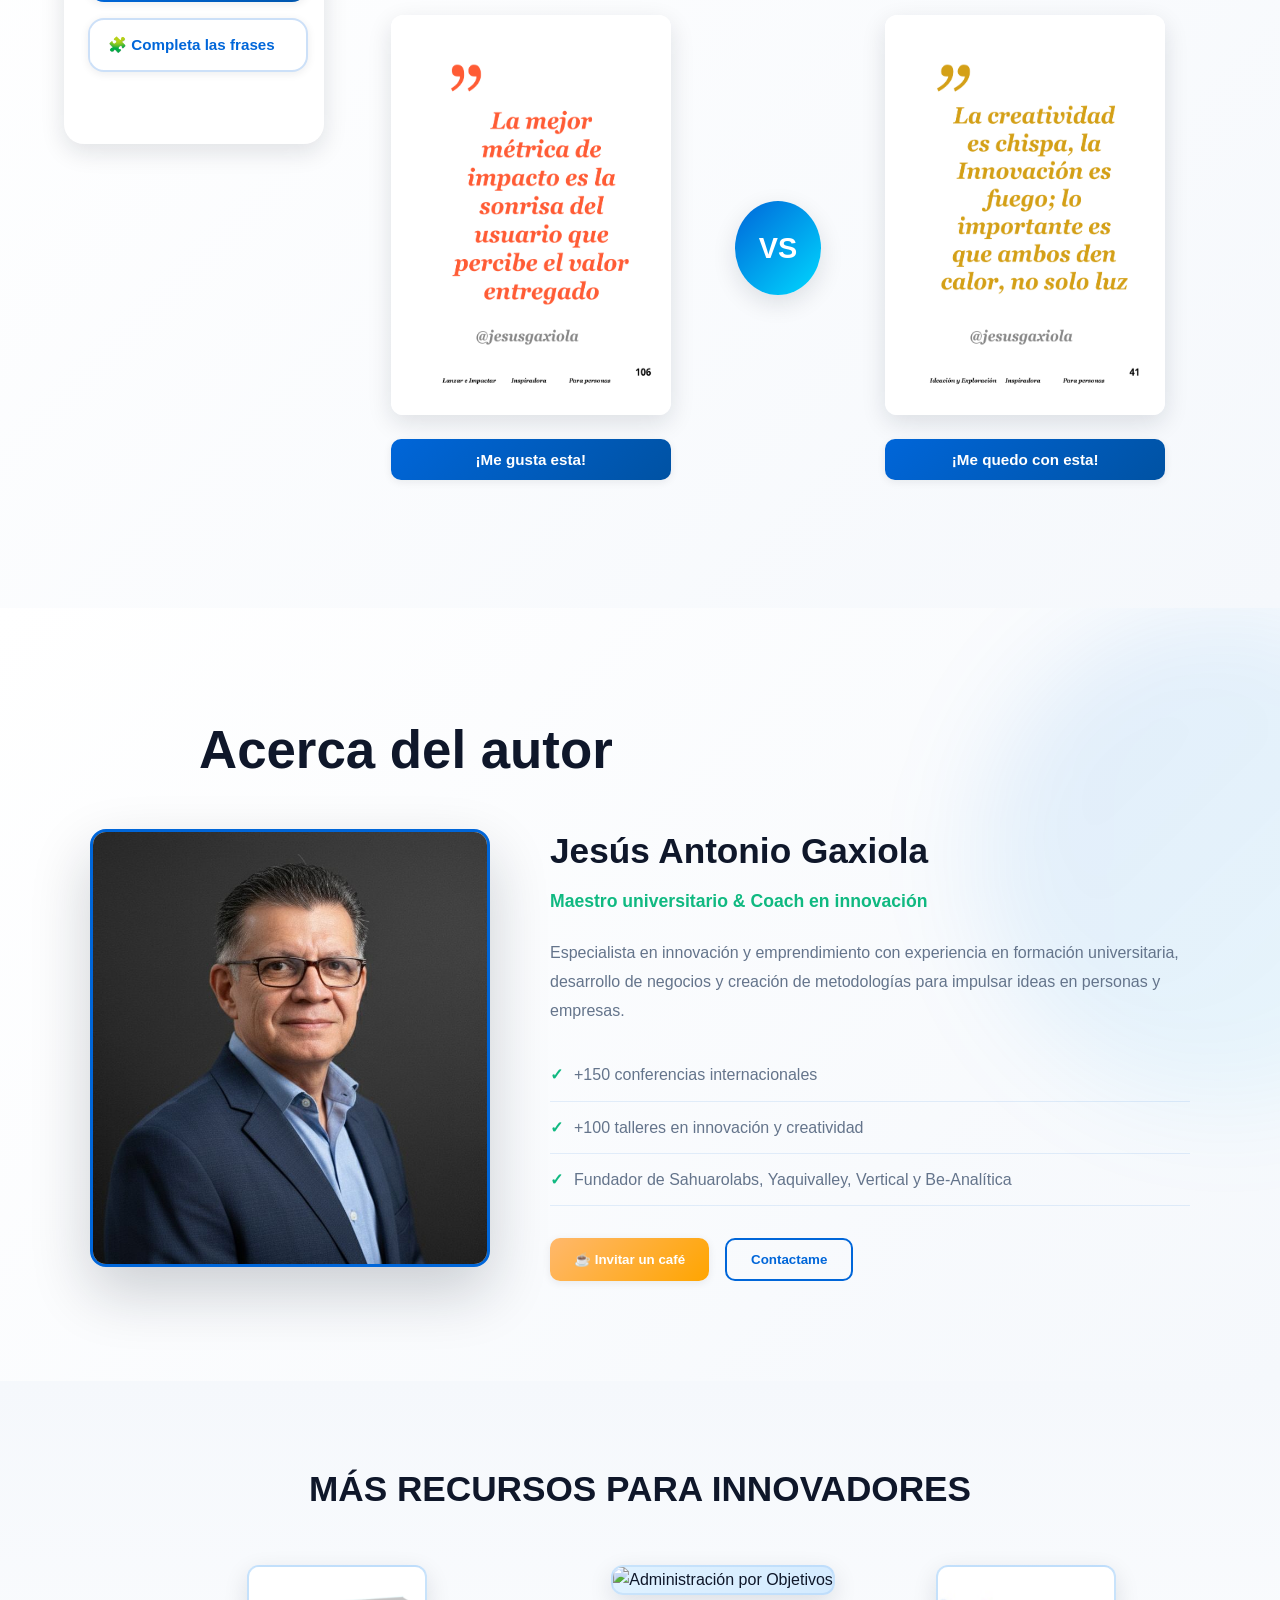
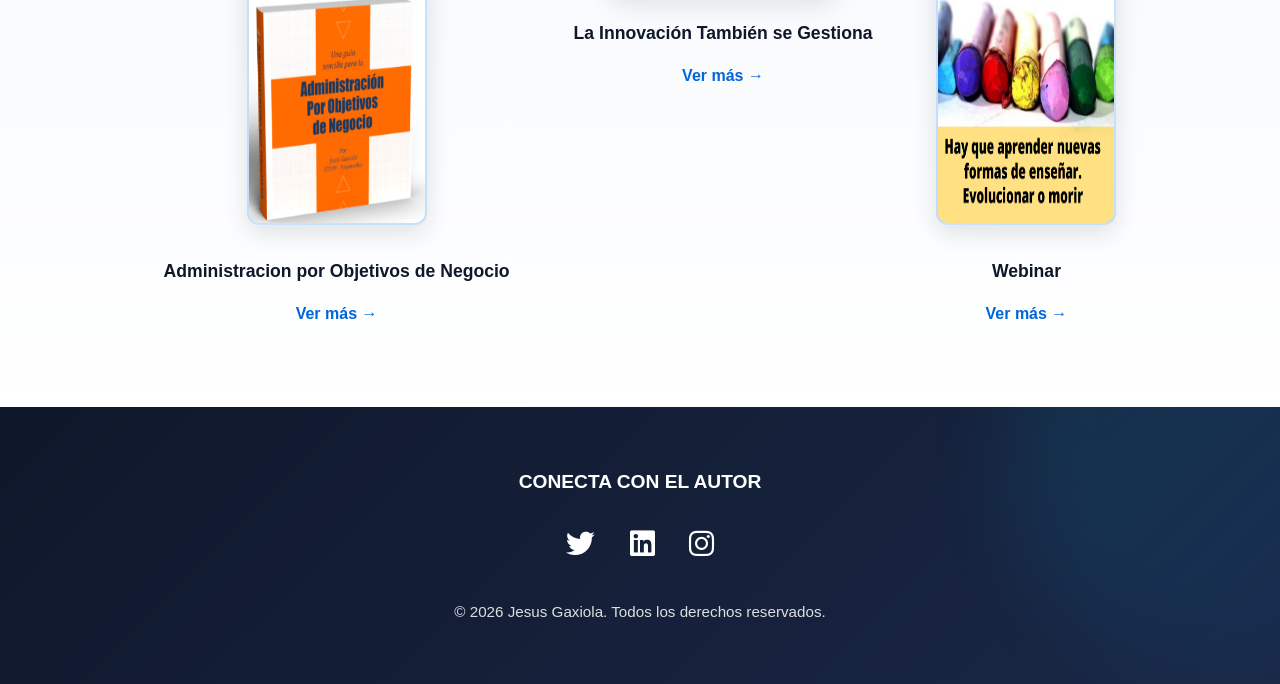
==== commit 9ad964a4: "barquito css se agregó una animación de un barquito que va avanzando con forme el usuario baja en la" ====
--- a/index.html
+++ b/index.html
@@ -11,6 +11,12 @@
     />
   </head>
   <body>
+    <div id="barco-scroll" title="Progreso de lectura">
+    <svg viewBox="0 0 24 24" fill="var(--primary-accent)" xmlns="http://www.w3.org/2000/svg">
+        <path d="M2 12L12 2L22 12H18L12 5.5L6 12H2Z" />
+        <path d="M2 13L4 18H20L22 13H2Z" />
+    </svg>
+</div>
     <nav class="navbar">
       <div class="logo">Mindset Innovador</div>
       <ul class="nav-links">
--- a/css/style.css
+++ b/css/style.css
@@ -41,6 +41,43 @@
     min-height: 100vh;
 }
 
+/* --- BARCO NAVEGANTE (SCROLL) --- */
+#barco-scroll {
+    position: fixed;
+    top: 5%;
+    right: 5%; /* Un poco más de espacio hacia la derecha */
+    width: 45px;
+    height: 45px;
+    z-index: 999;
+    /* NUEVO: Agregamos transform a la transición para que el vaivén lateral sea sedosito */
+    transition: top 0.1s ease-out, transform 0.1s ease-out; 
+    pointer-events: none;
+}
+
+/* Animación para que parezca que está en el agua */
+@keyframes flotar-barco {
+    0% { transform: translateY(0px) rotate(0deg); }
+    50% { transform: translateY(-8px) rotate(-3deg); }
+    100% { transform: translateY(0px) rotate(0deg); }
+}
+
+#barco-scroll svg, 
+#barco-scroll img {
+    width: 100%;
+    height: 100%;
+    animation: flotar-barco 3s ease-in-out infinite;
+    filter: drop-shadow(0px 4px 6px rgba(0,0,0,0.1)); /* Sombrita bonita */
+}
+
+/* Ocultarlo en pantallas muy pequeñas si estorba la lectura (opcional) */
+@media (max-width: 768px) {
+    #barco-scroll {
+        width: 35px;
+        height: 35px;
+        right: 1%;
+    }
+}
+
 
 
 /* NAVEGACIÓN */
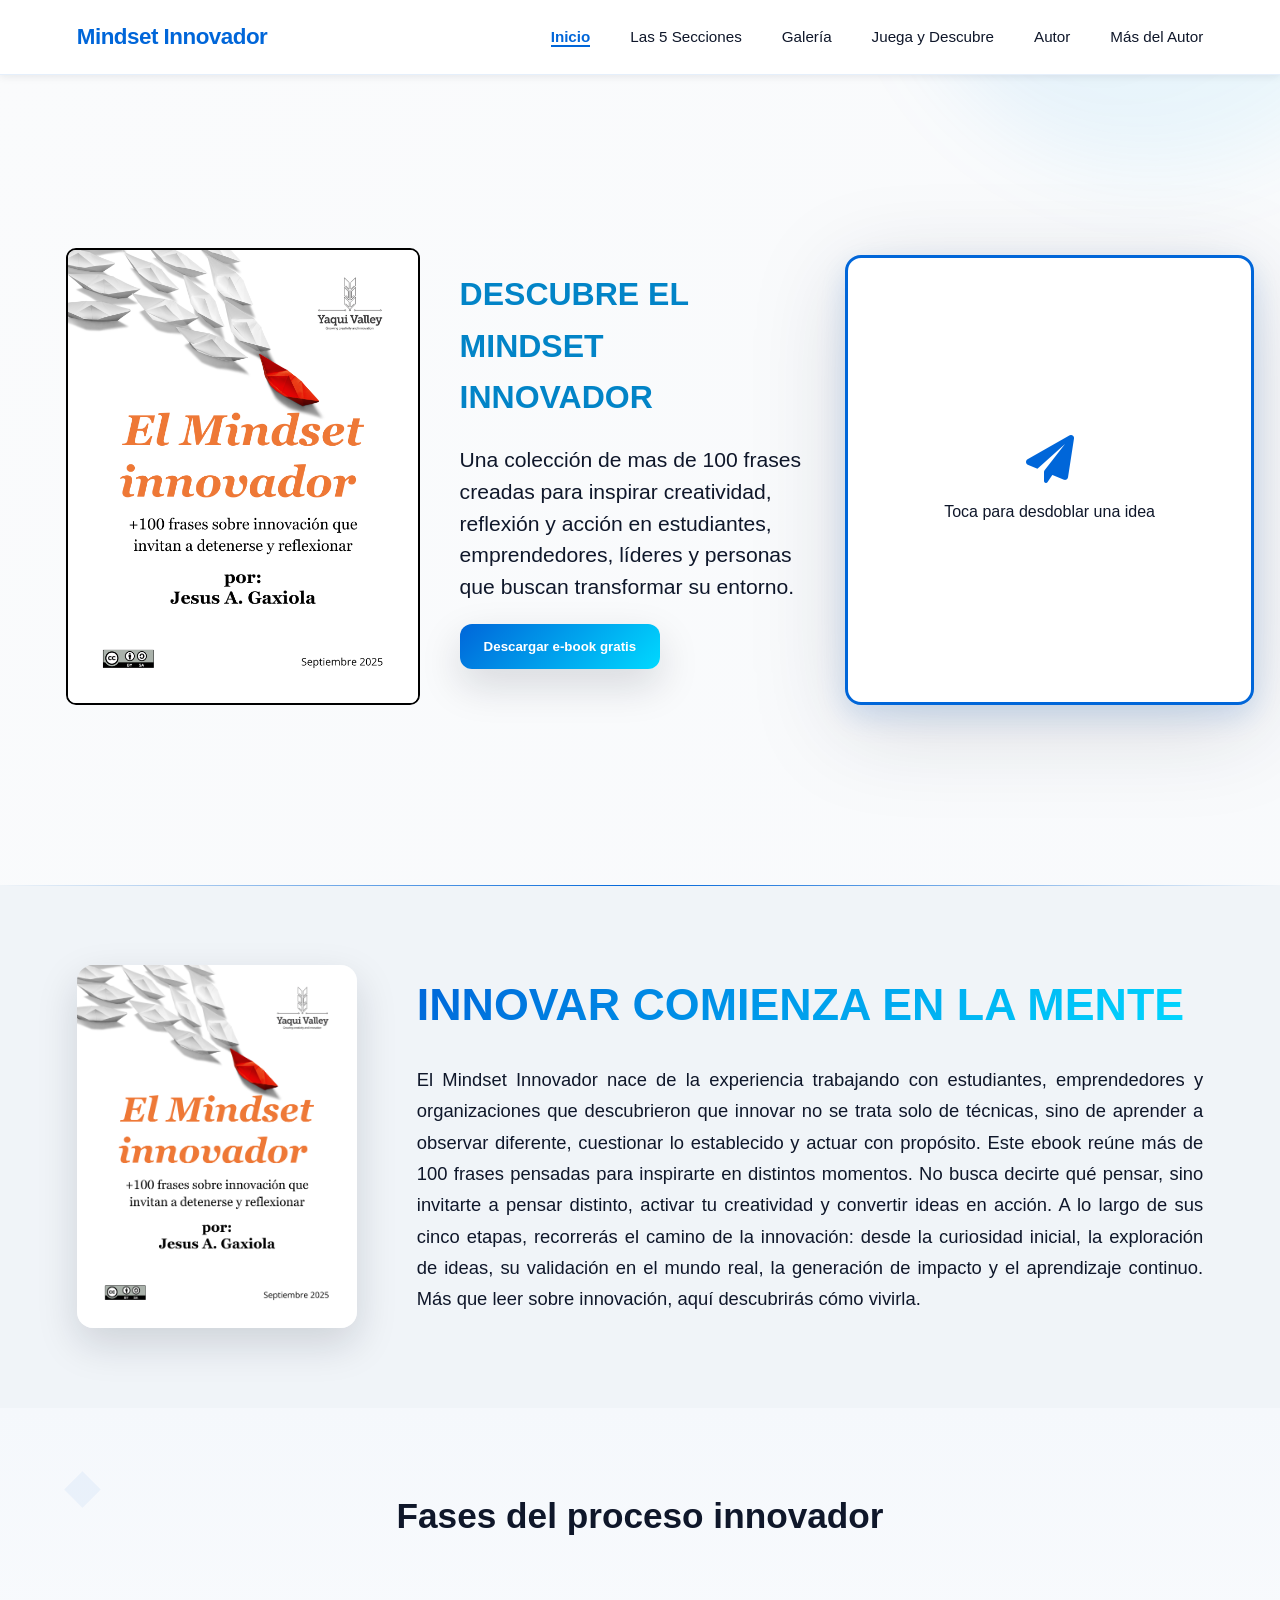
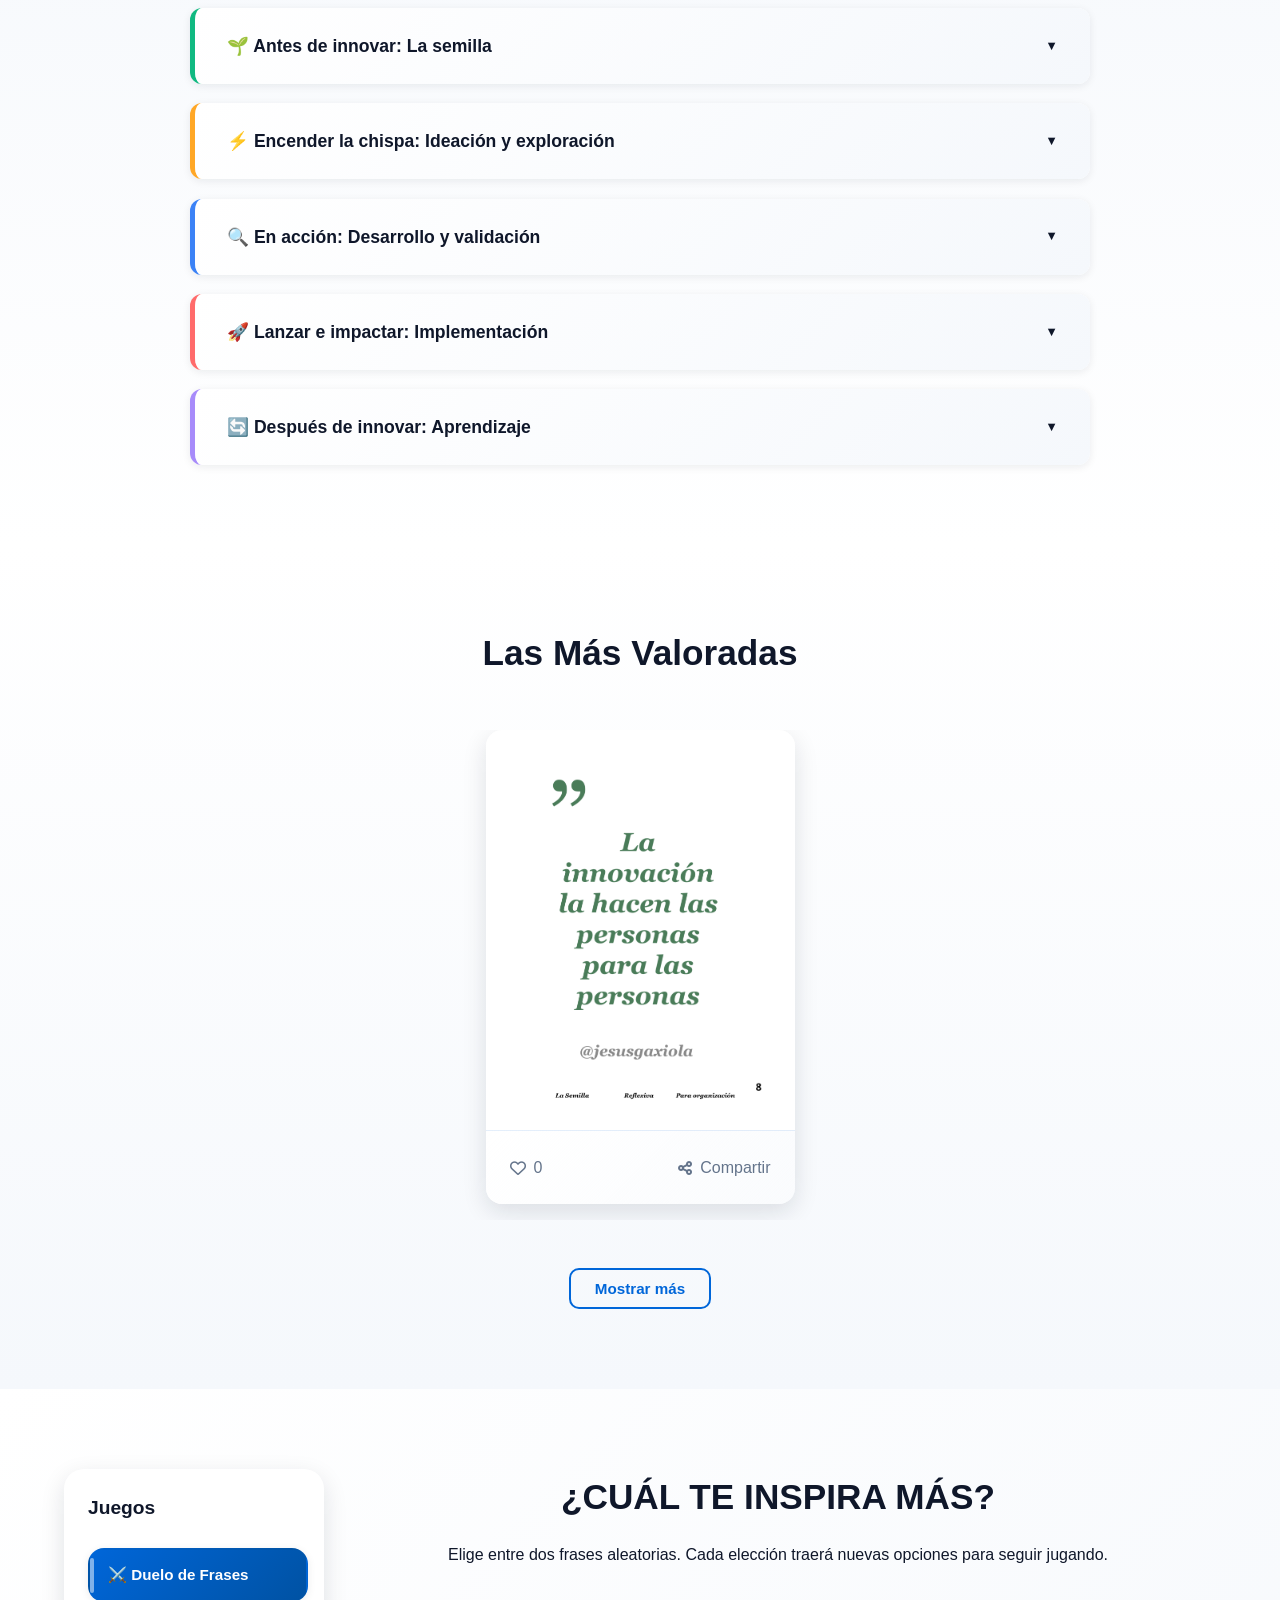
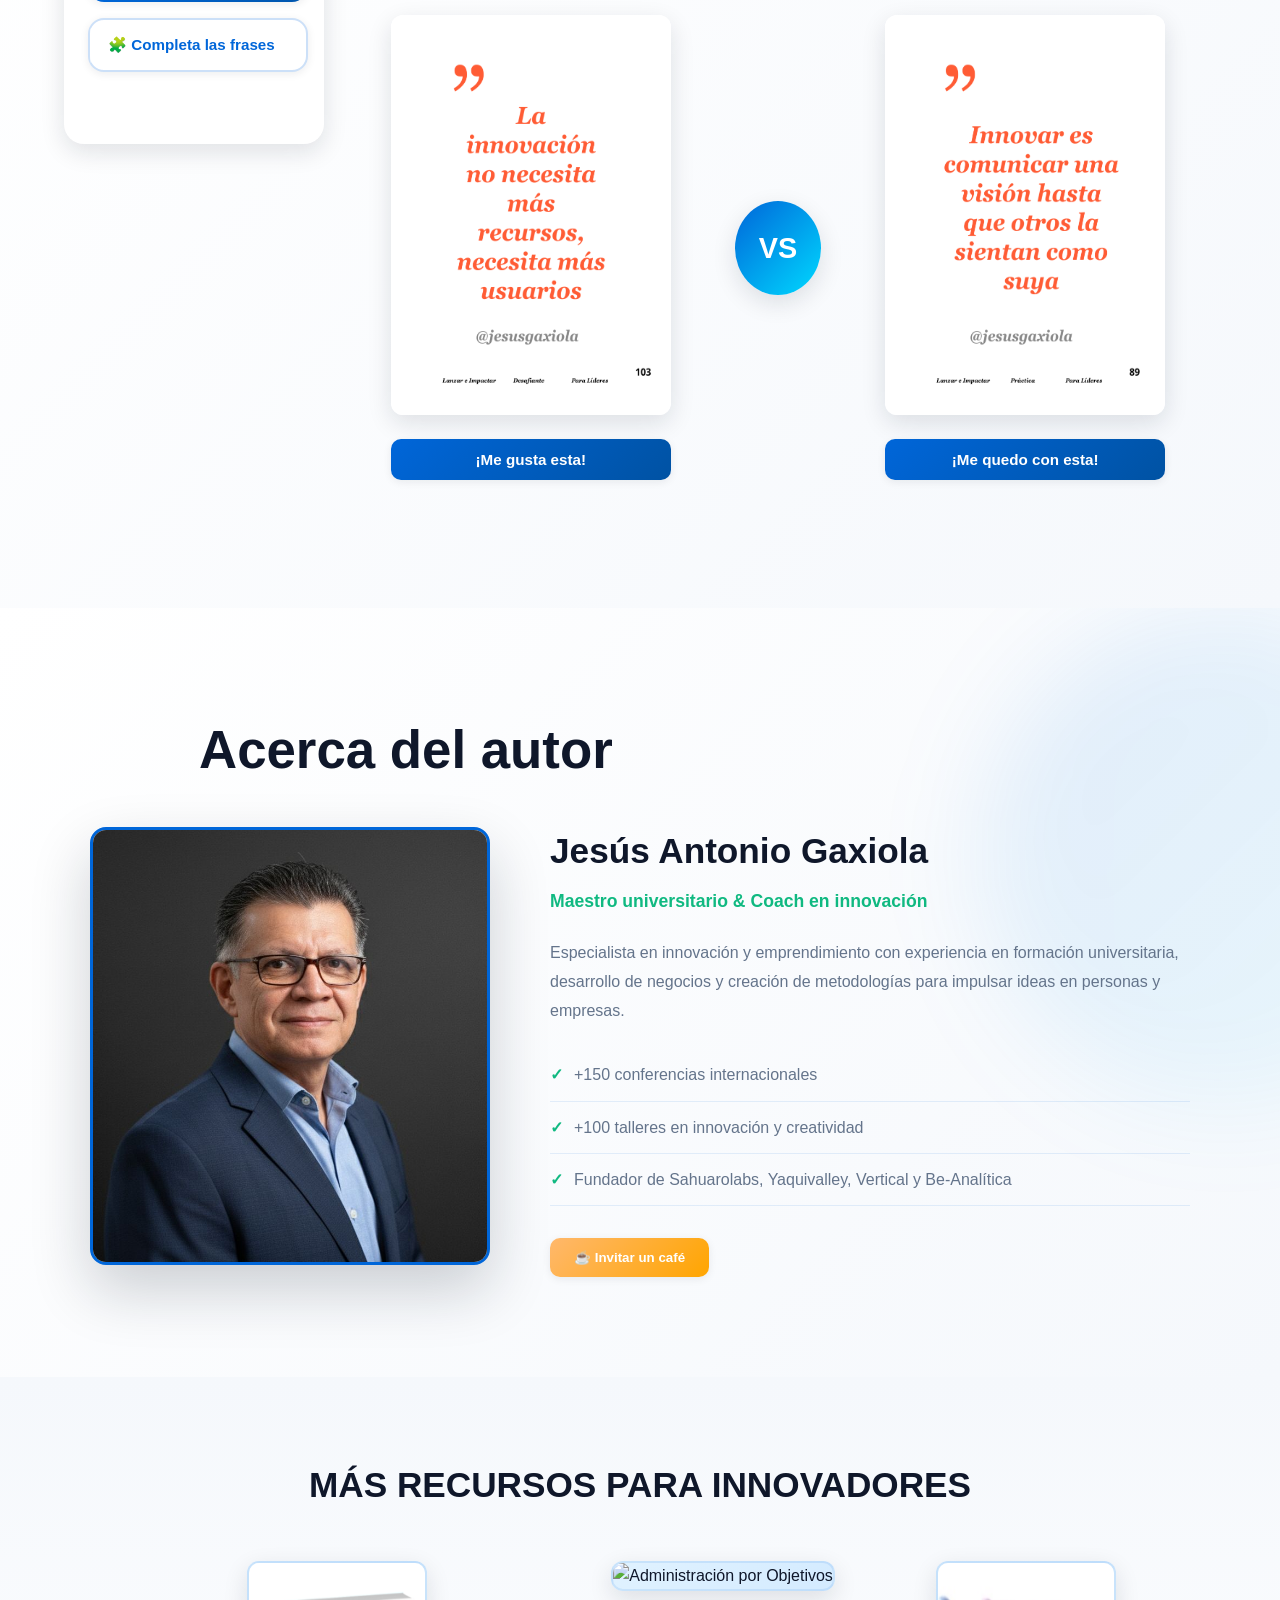
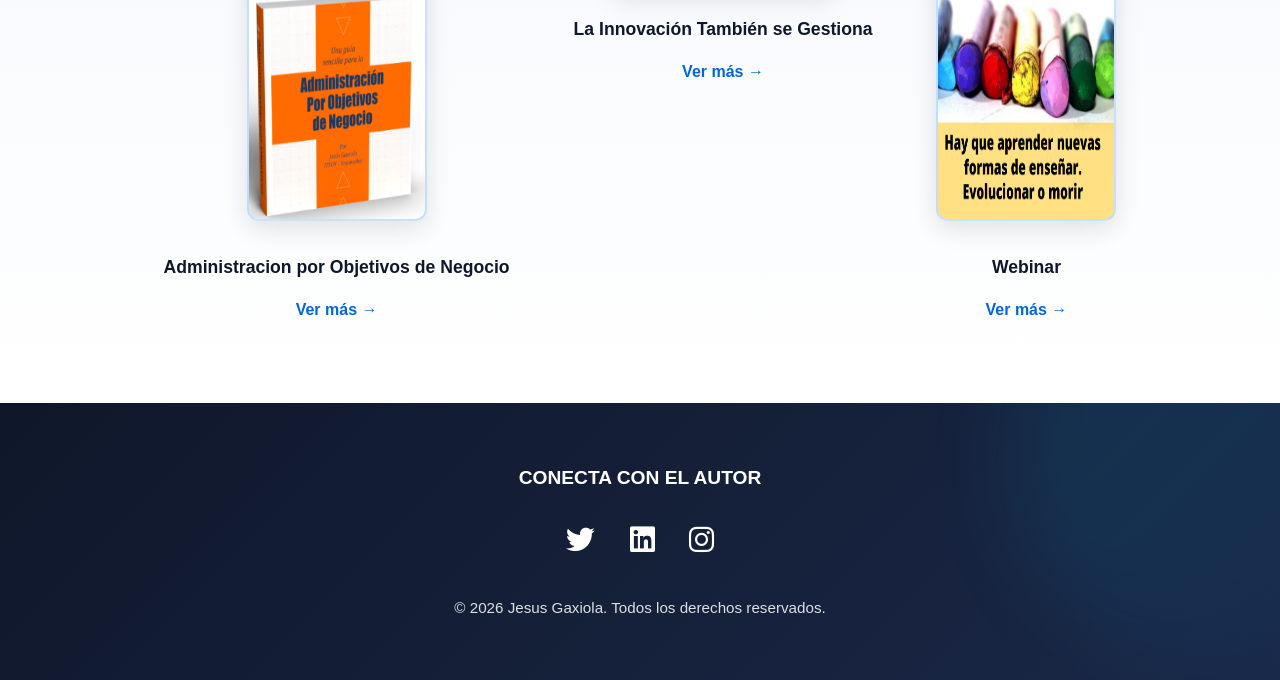
==== commit e4371d30: "Boton contactame deshabilitado" ====
--- a/index.html
+++ b/index.html
@@ -11,12 +11,6 @@
     />
   </head>
   <body>
-    <div id="barco-scroll" title="Progreso de lectura">
-    <svg viewBox="0 0 24 24" fill="var(--primary-accent)" xmlns="http://www.w3.org/2000/svg">
-        <path d="M2 12L12 2L22 12H18L12 5.5L6 12H2Z" />
-        <path d="M2 13L4 18H20L22 13H2Z" />
-    </svg>
-</div>
     <nav class="navbar">
       <div class="logo">Mindset Innovador</div>
       <ul class="nav-links">
@@ -340,7 +334,8 @@
           </ul>
           <div class="botonesAutor">
           <button class="btn-coffee">☕ Invitar un café</button>
-          <button id="btnContacto" class="btn-contacto">Contactame</button>
+        <!--  <button id="btnContacto" class="btn-contacto">Contactame</button>
+          -->
 
           </div>
         </div>
@@ -432,9 +427,6 @@
     <button id="floating-ebook-btn">Descargar e-book gratis</button>
 
 
-    <script src="https://cdn.jsdelivr.net/npm/@supabase/supabase-js@2/dist/umd/supabase.min.js"></script>
-    <script src="scripts/supabaseConfig.js"></script>
-    <script src="scripts/ebookBackend.js"></script>
     <script src="scripts/script.js"></script>
 
     <!-- MicroFrontends -->
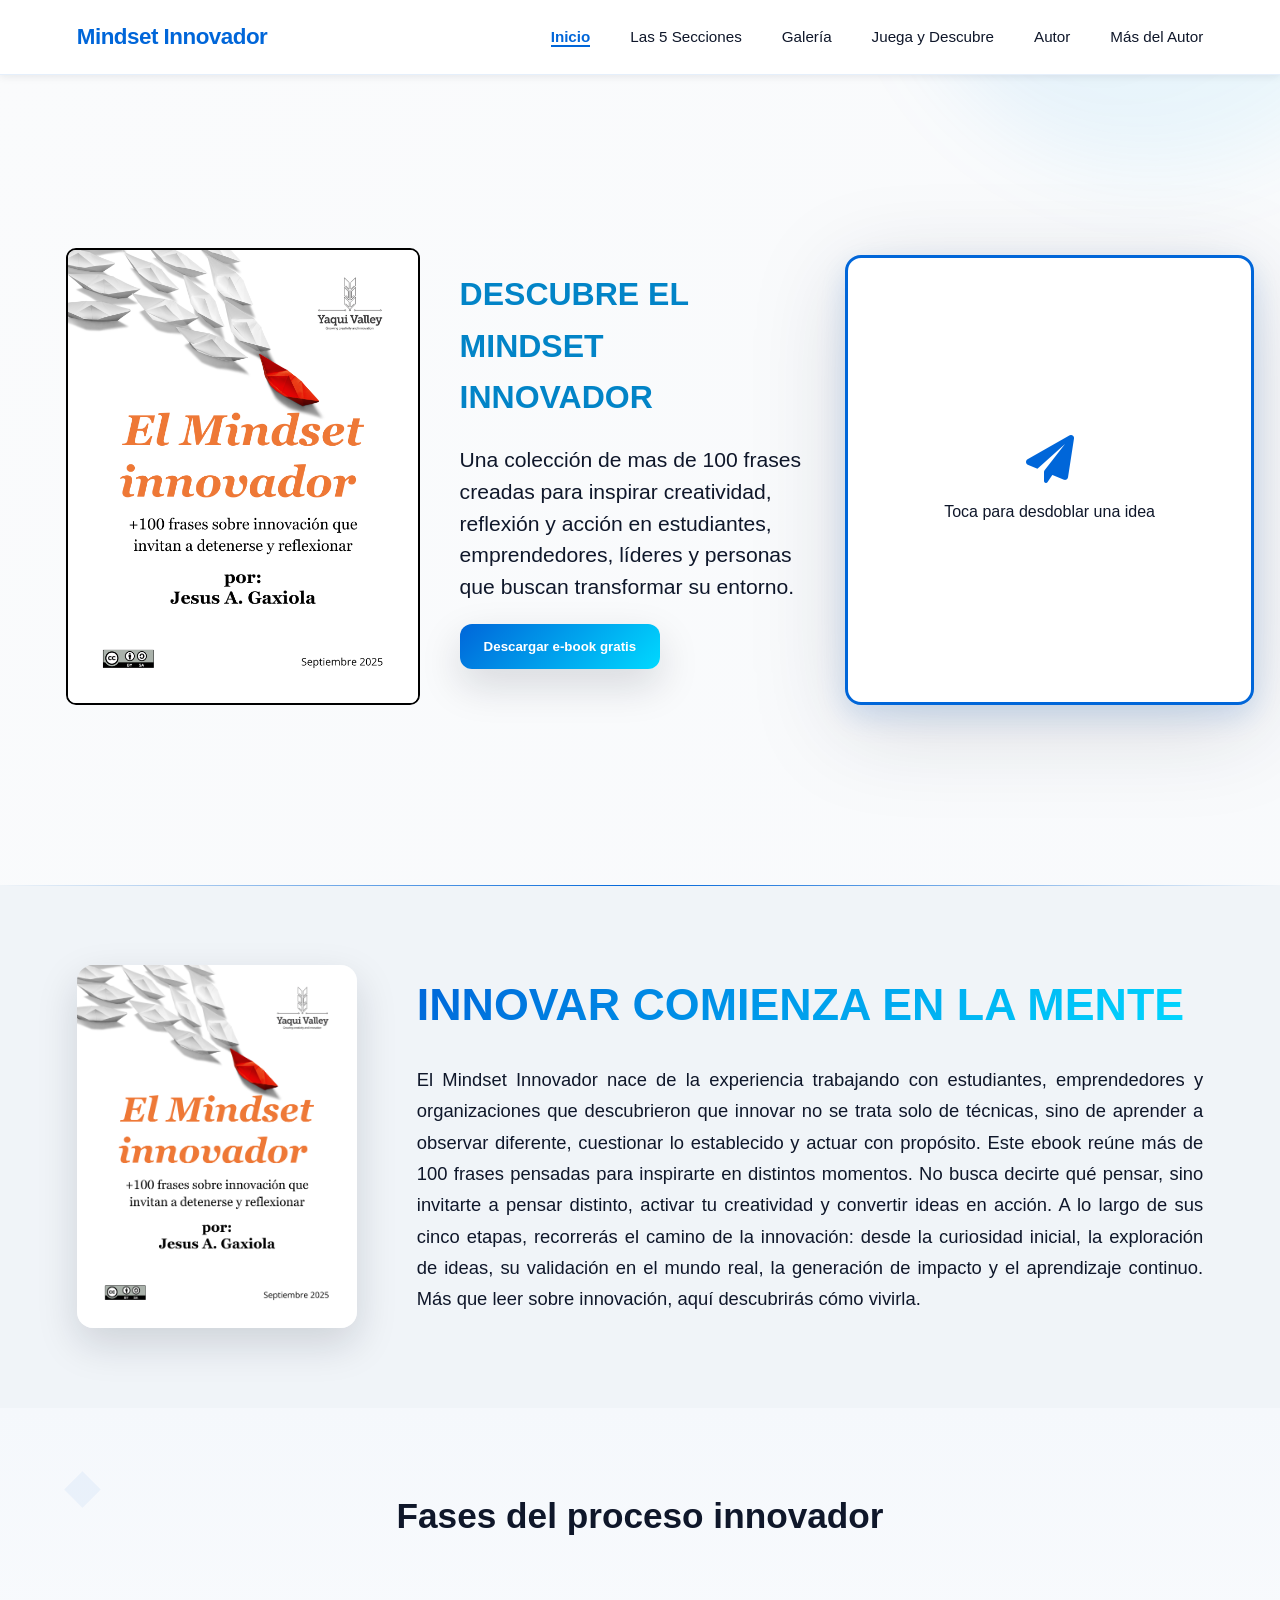
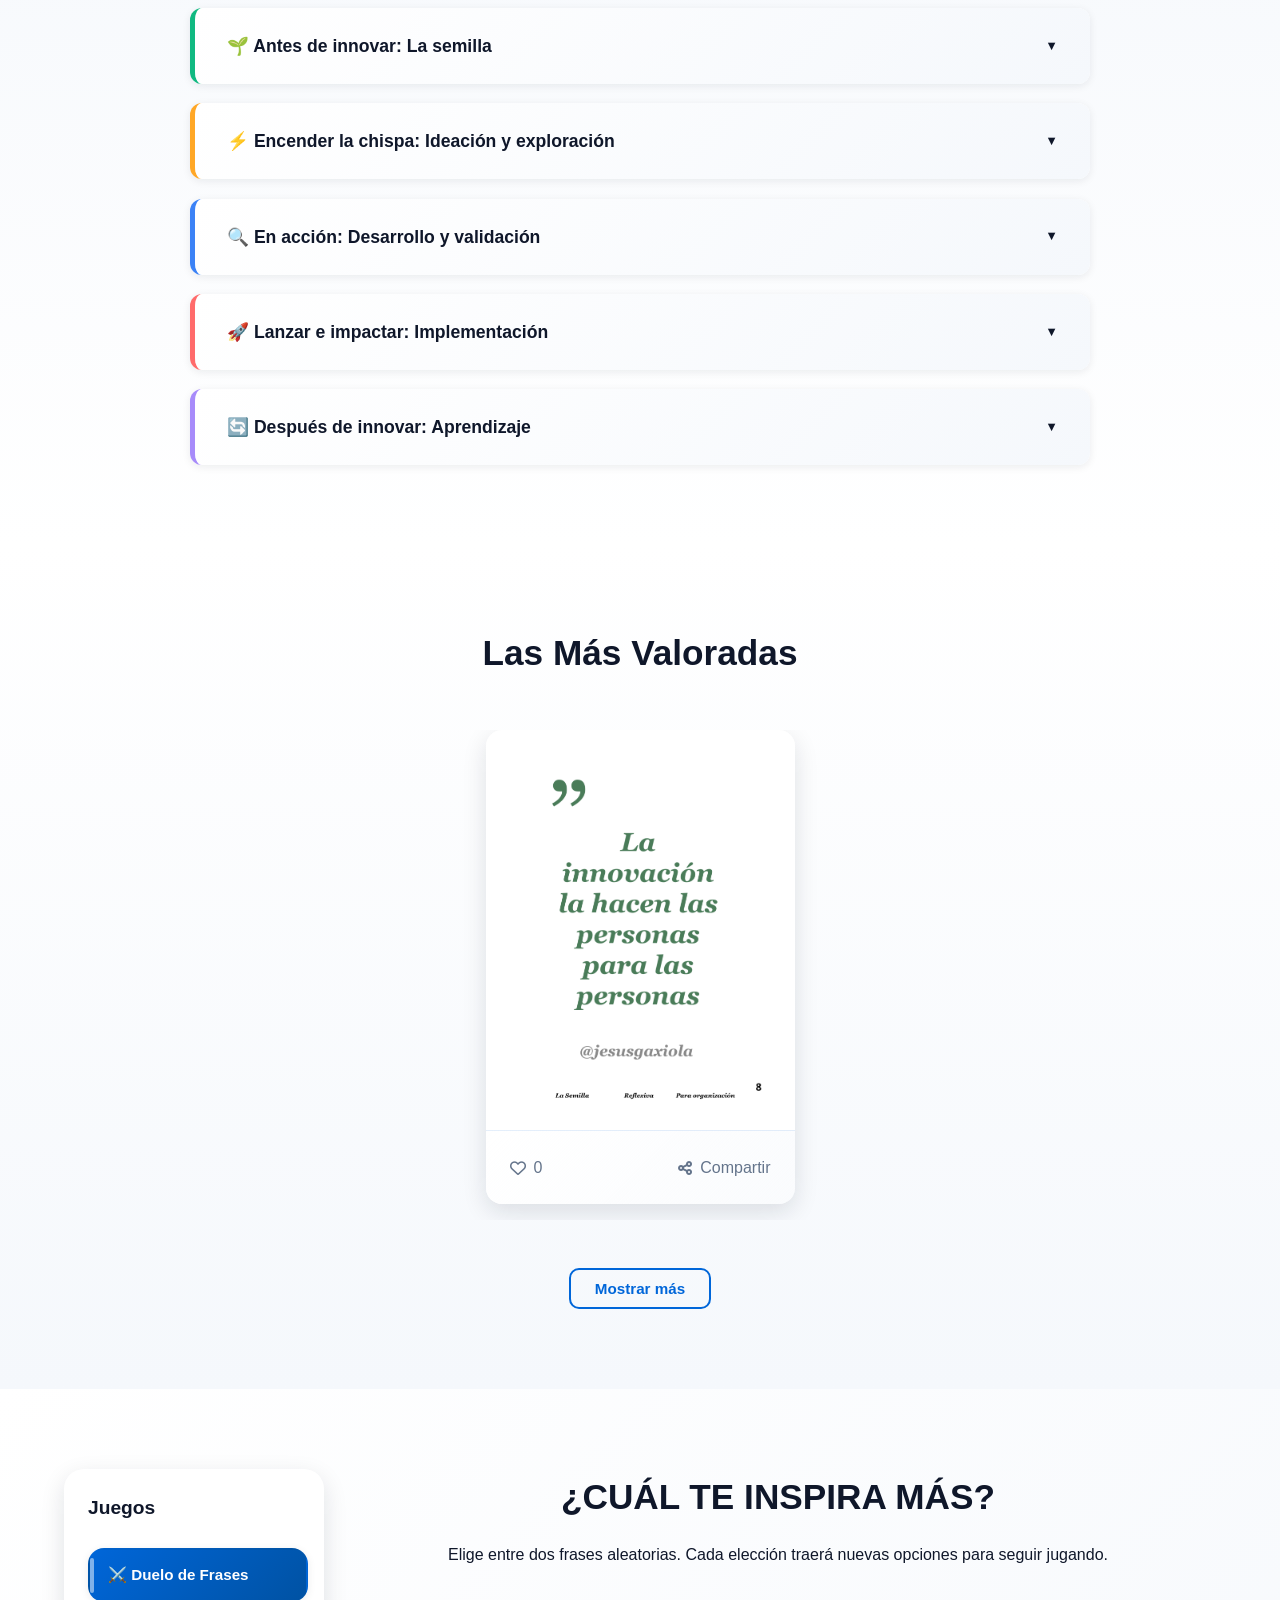
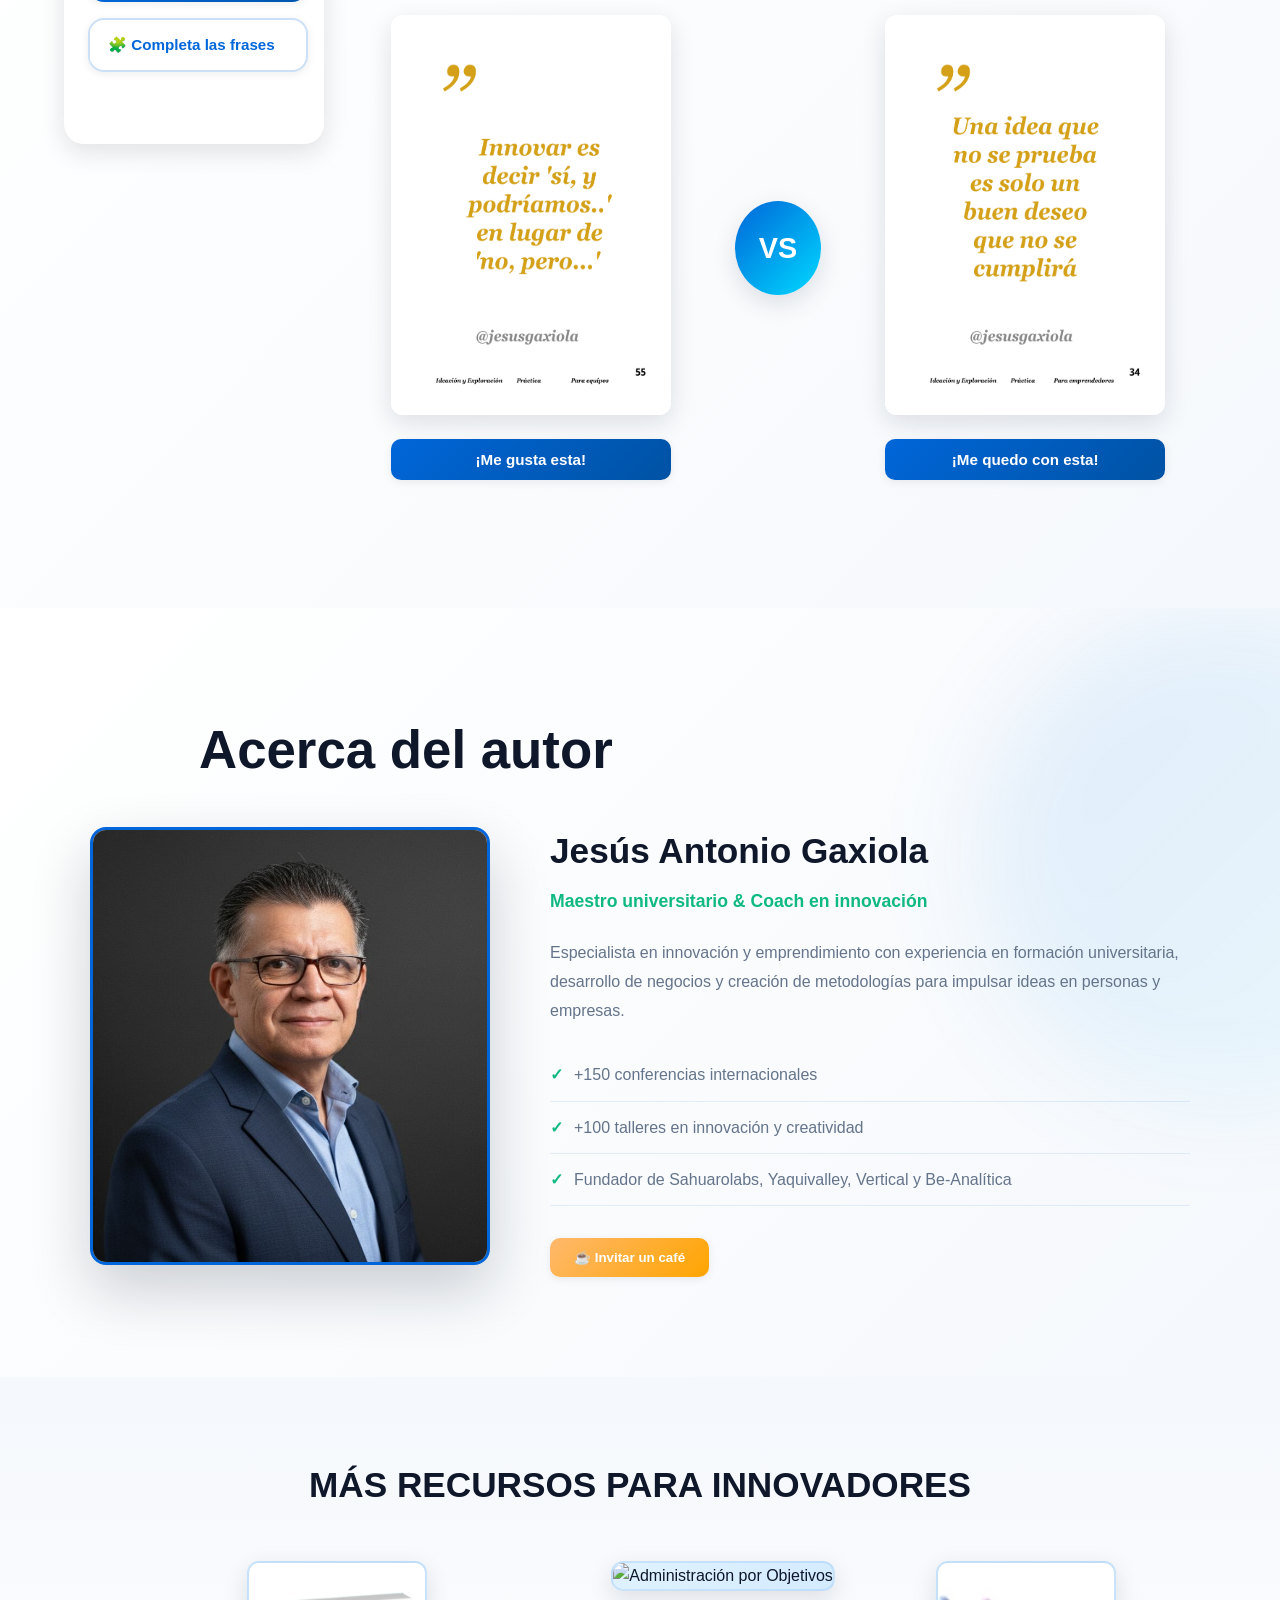
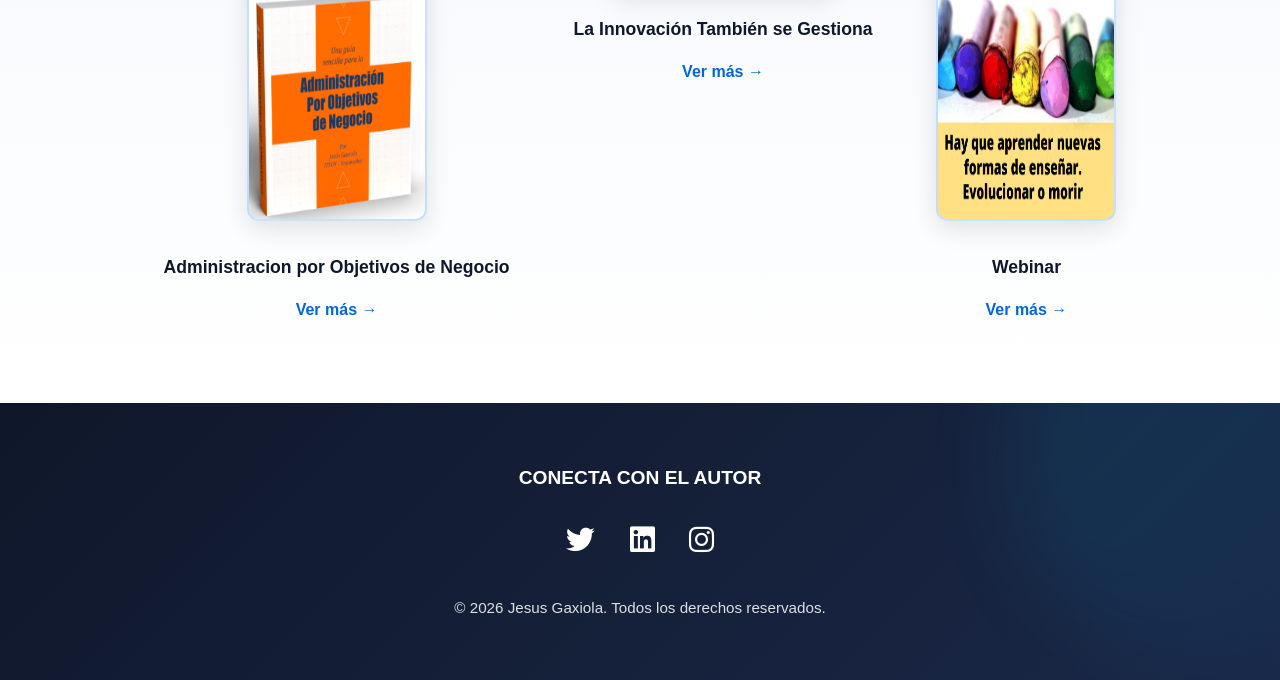
==== commit e122040c: "Merge branch 'ArturoBranch'" ====
--- a/index.html
+++ b/index.html
@@ -427,6 +427,9 @@
     <button id="floating-ebook-btn">Descargar e-book gratis</button>
 
 
+    <script src="https://cdn.jsdelivr.net/npm/@supabase/supabase-js@2/dist/umd/supabase.min.js"></script>
+    <script src="scripts/supabaseConfig.js"></script>
+    <script src="scripts/ebookBackend.js"></script>
     <script src="scripts/script.js"></script>
 
     <!-- MicroFrontends -->
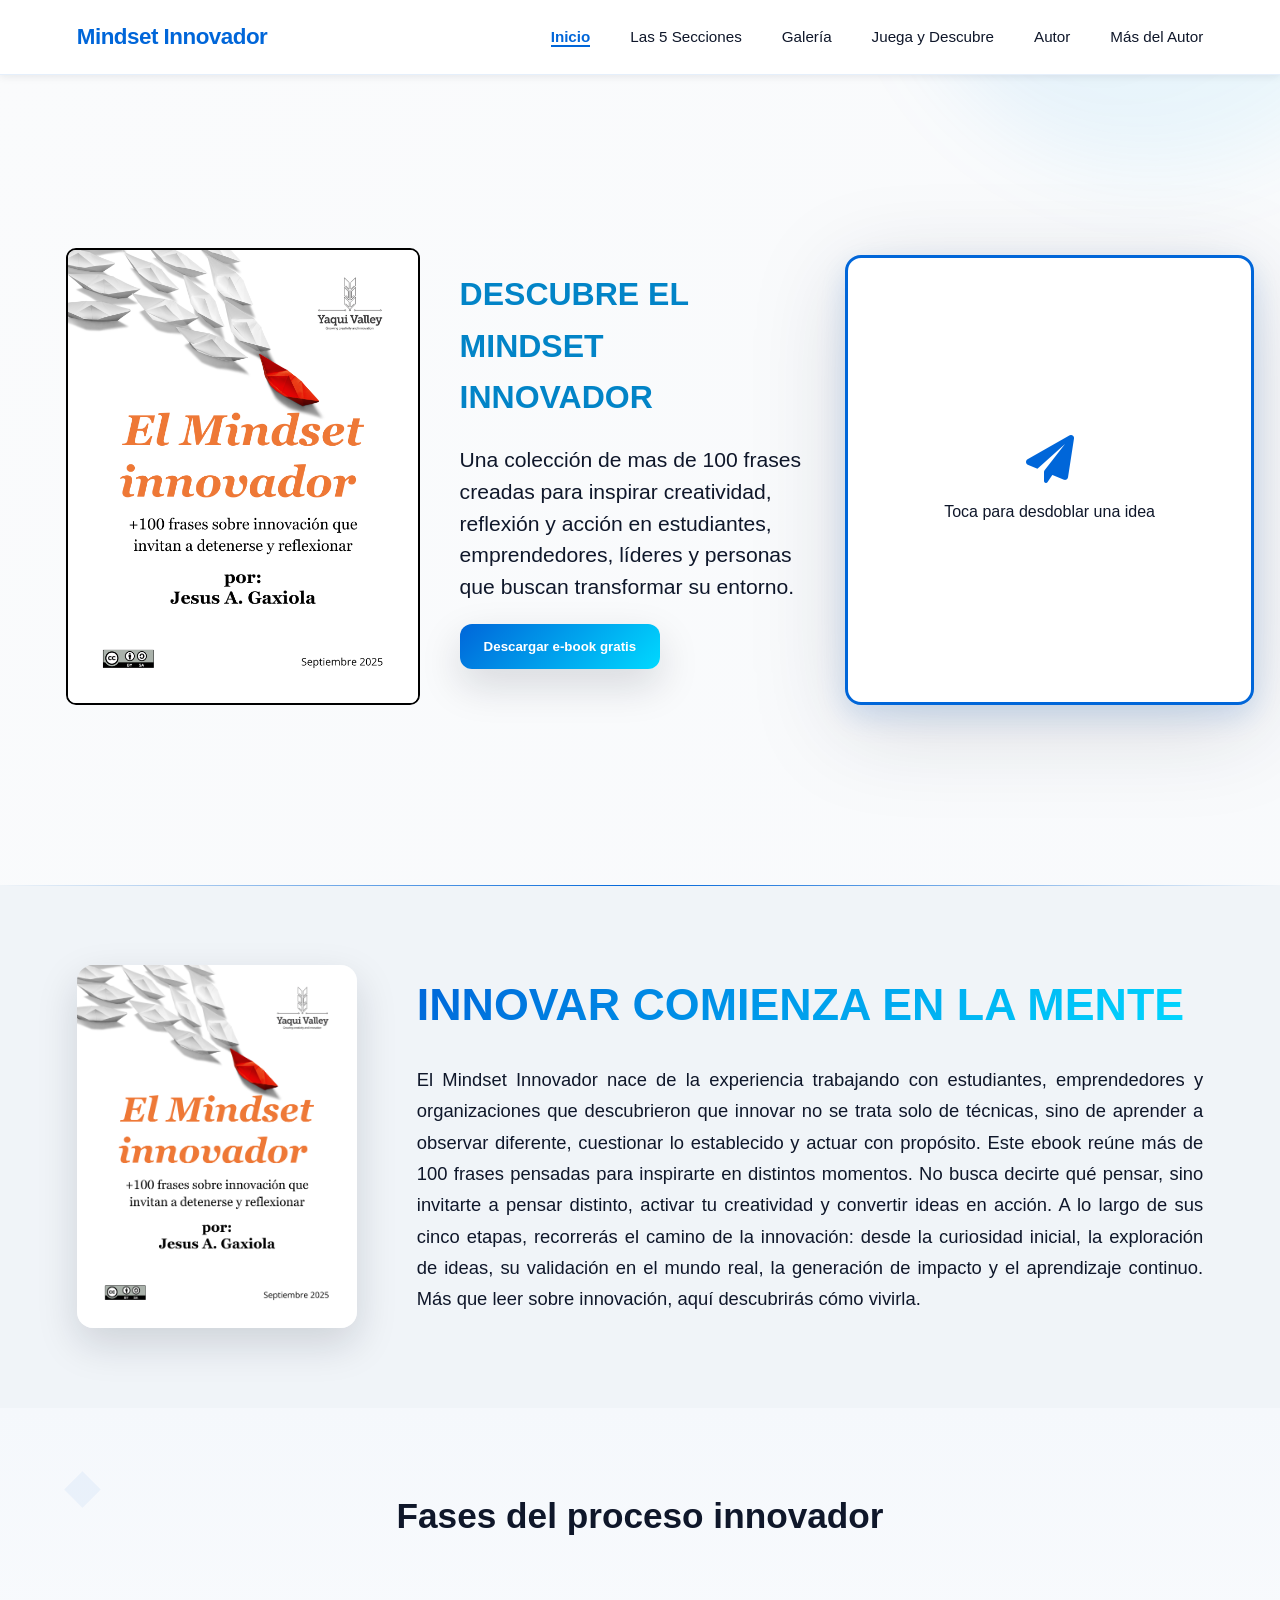
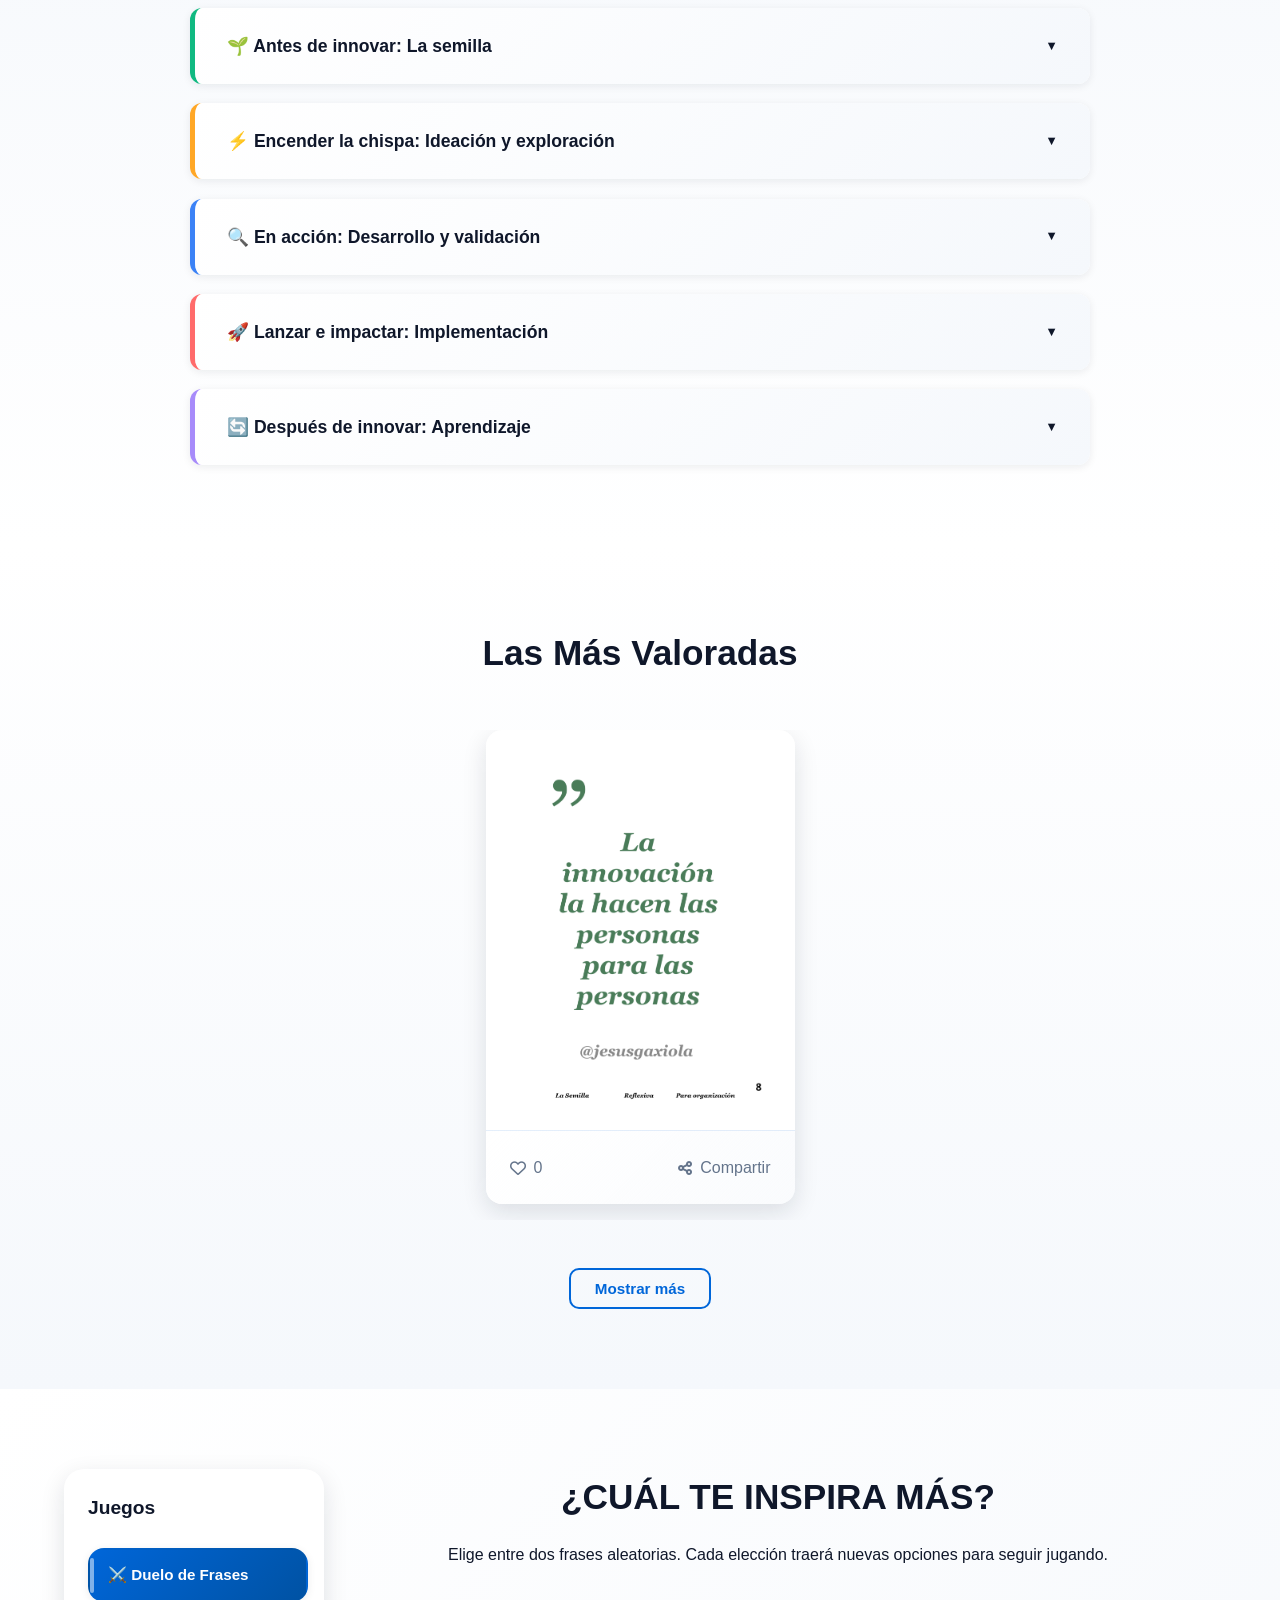
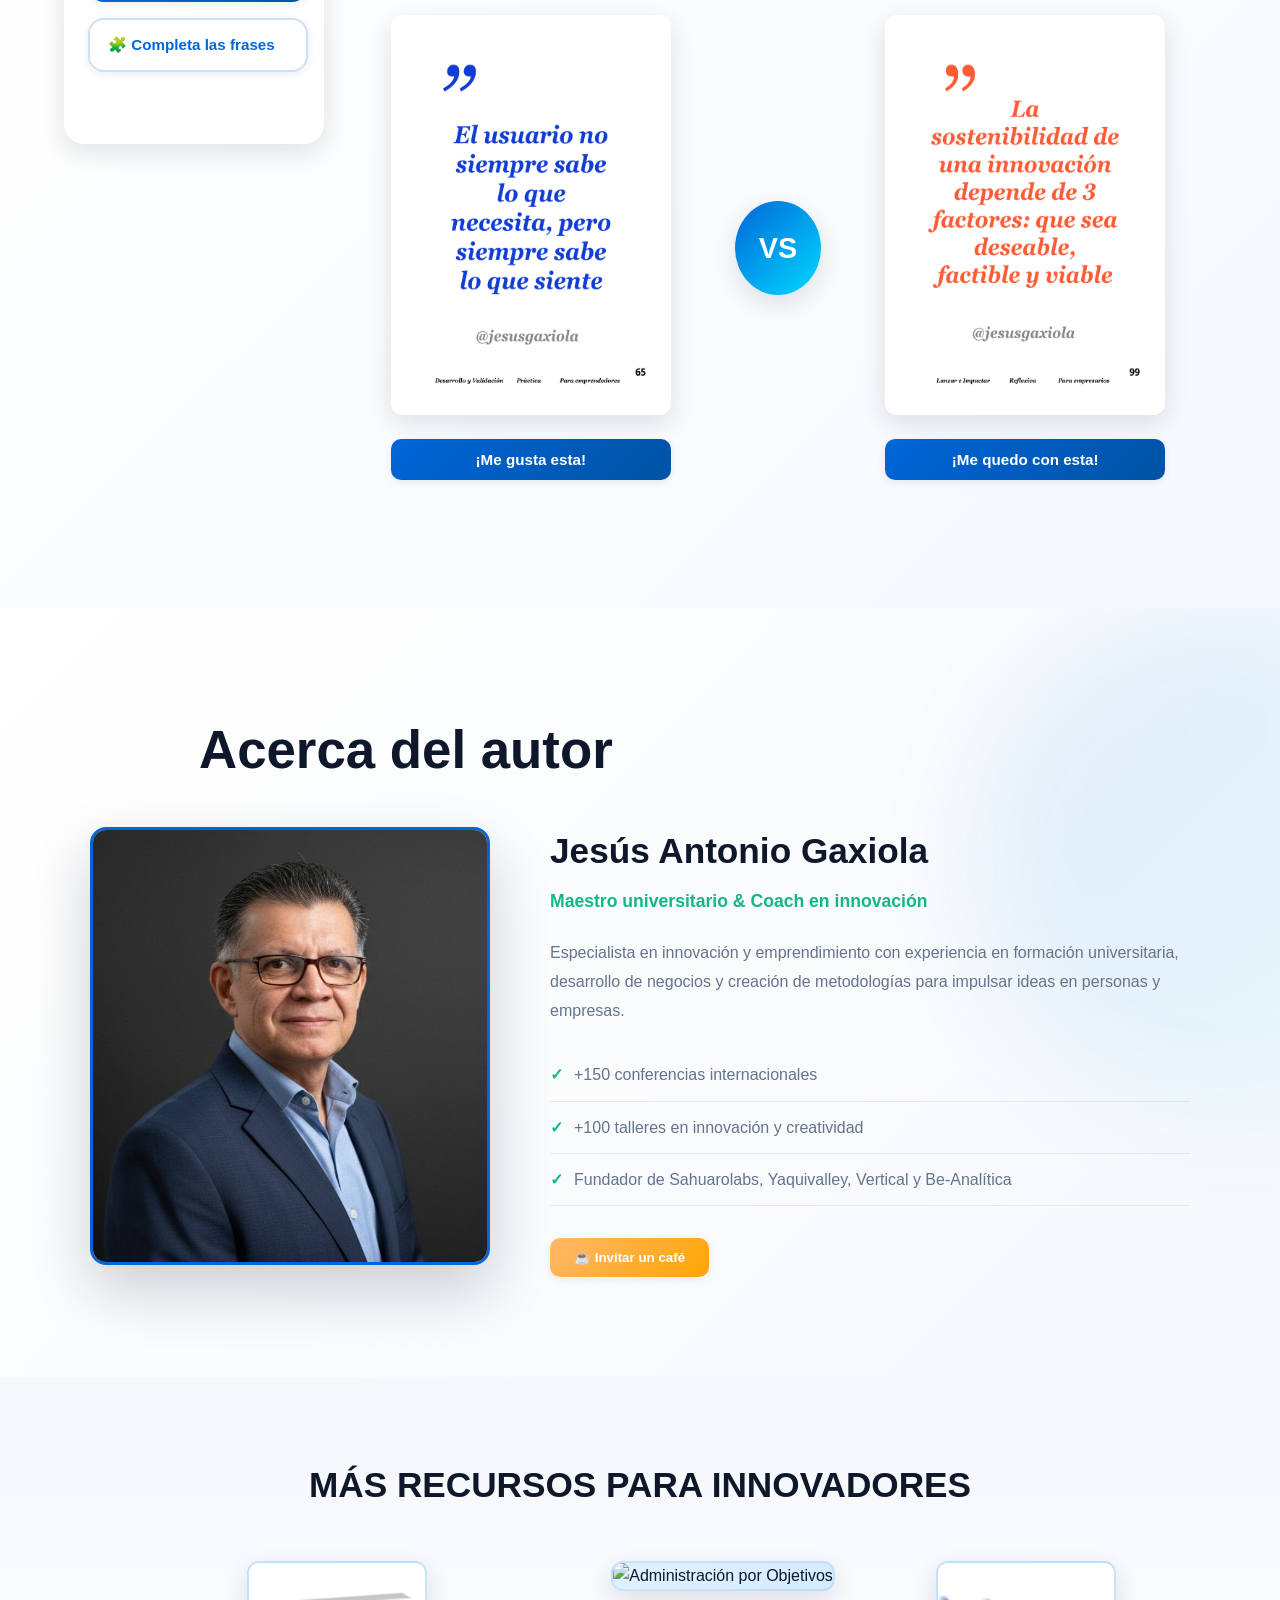
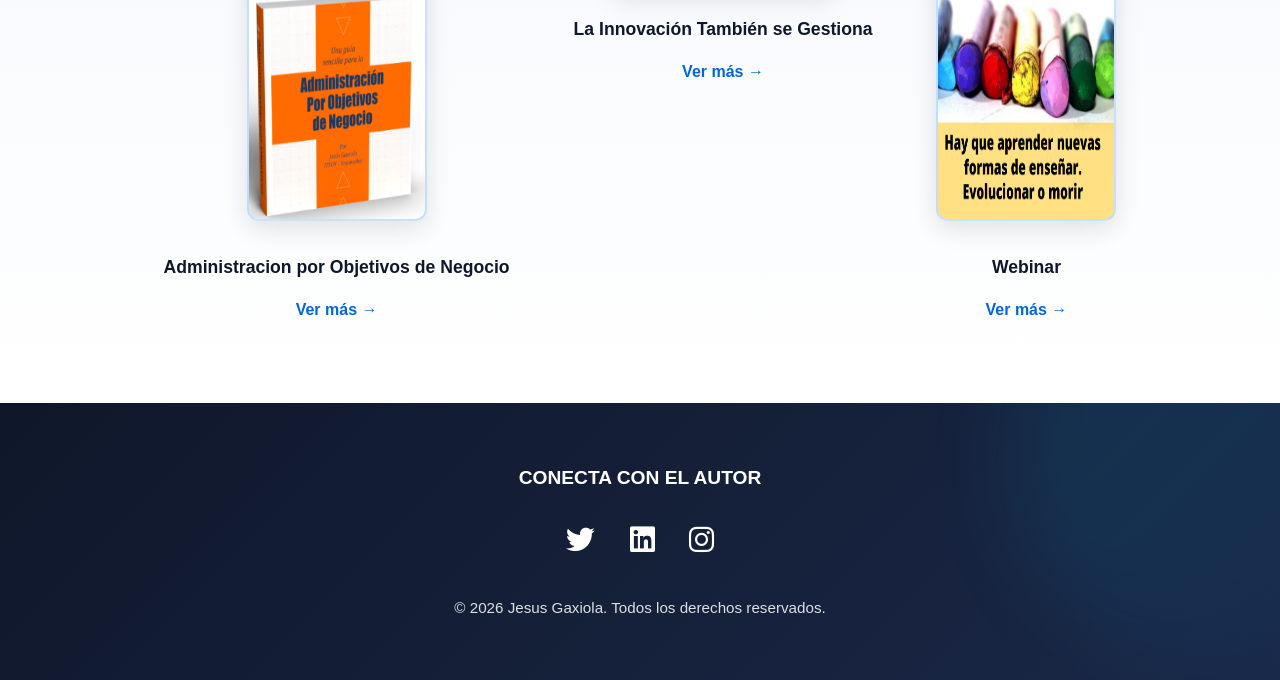
==== commit e79ee98b: "Cambios menores" ====
--- a/index.html
+++ b/index.html
@@ -370,7 +370,7 @@
 
 
   <div id="toast" class="toast">
-     Tu mensaje ha sido enviado correctamente
+     Su descarga comenzara en breve
   </div>
 
 
